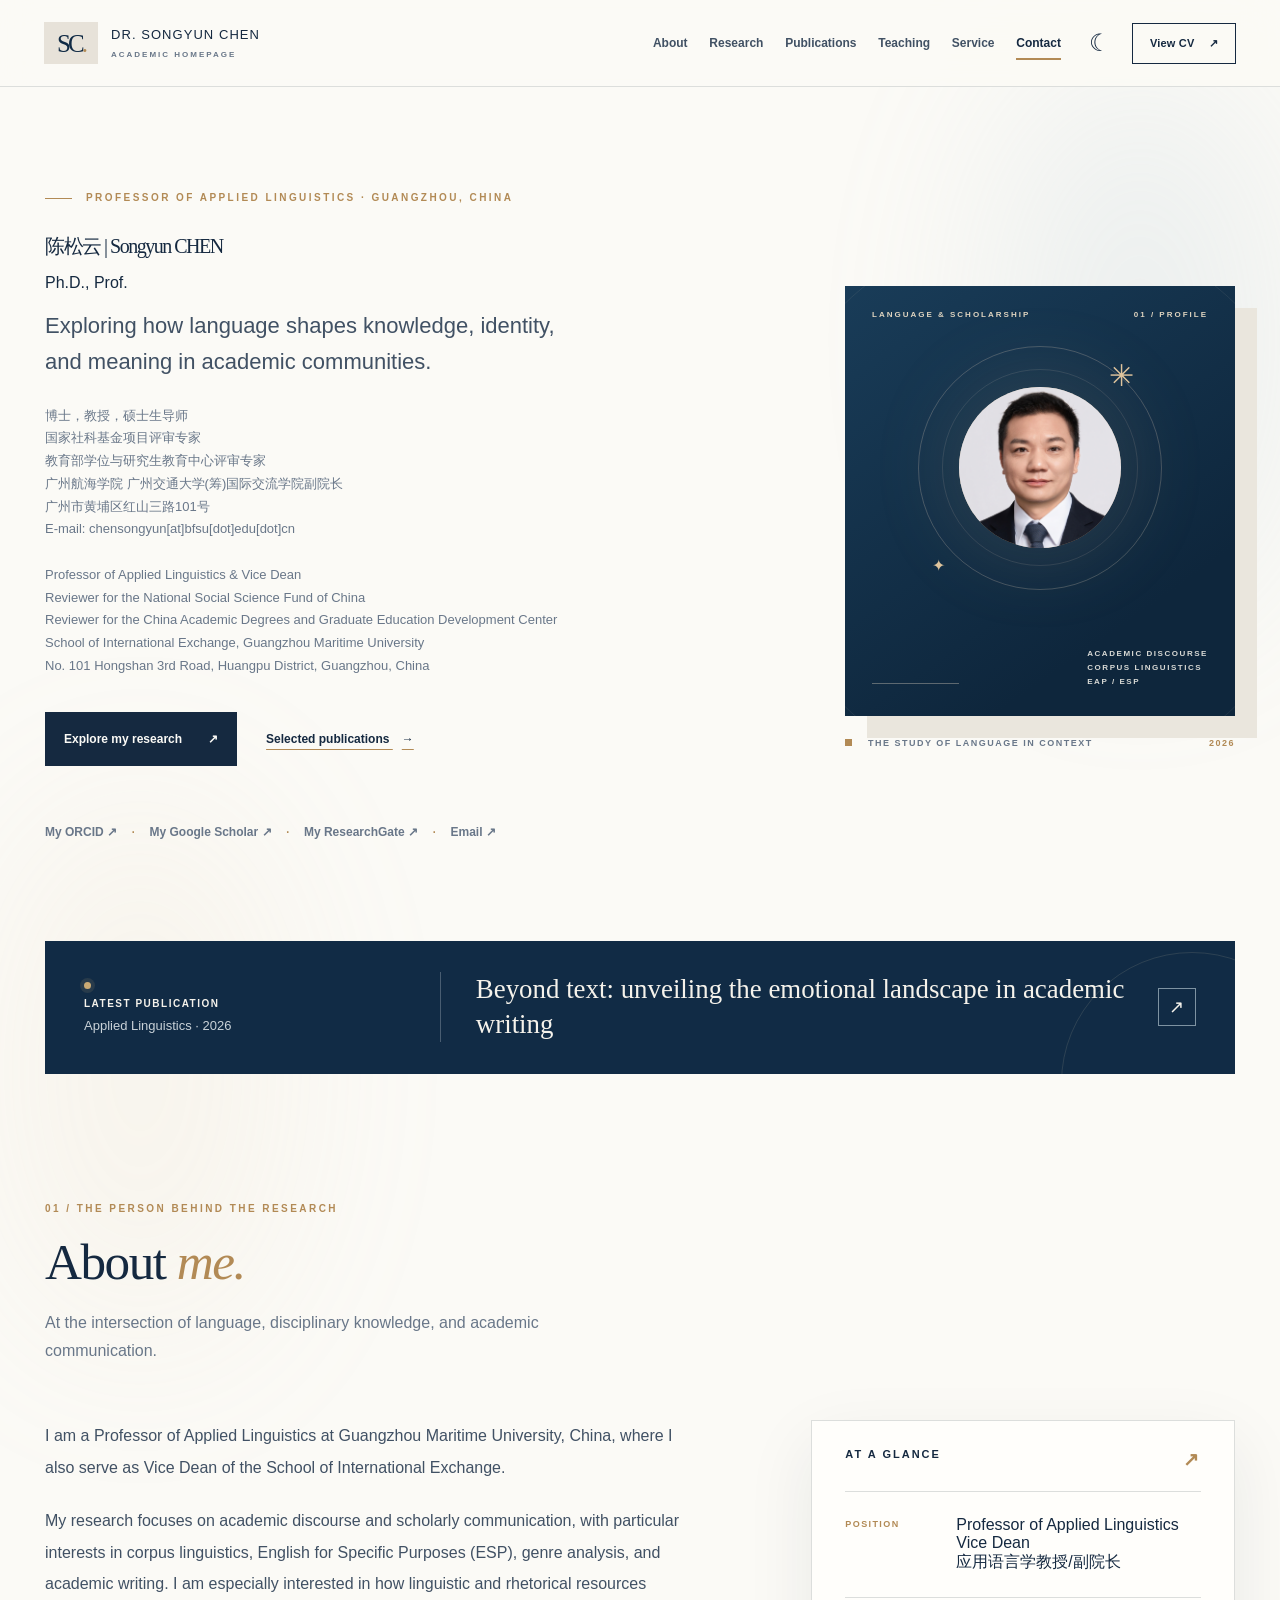
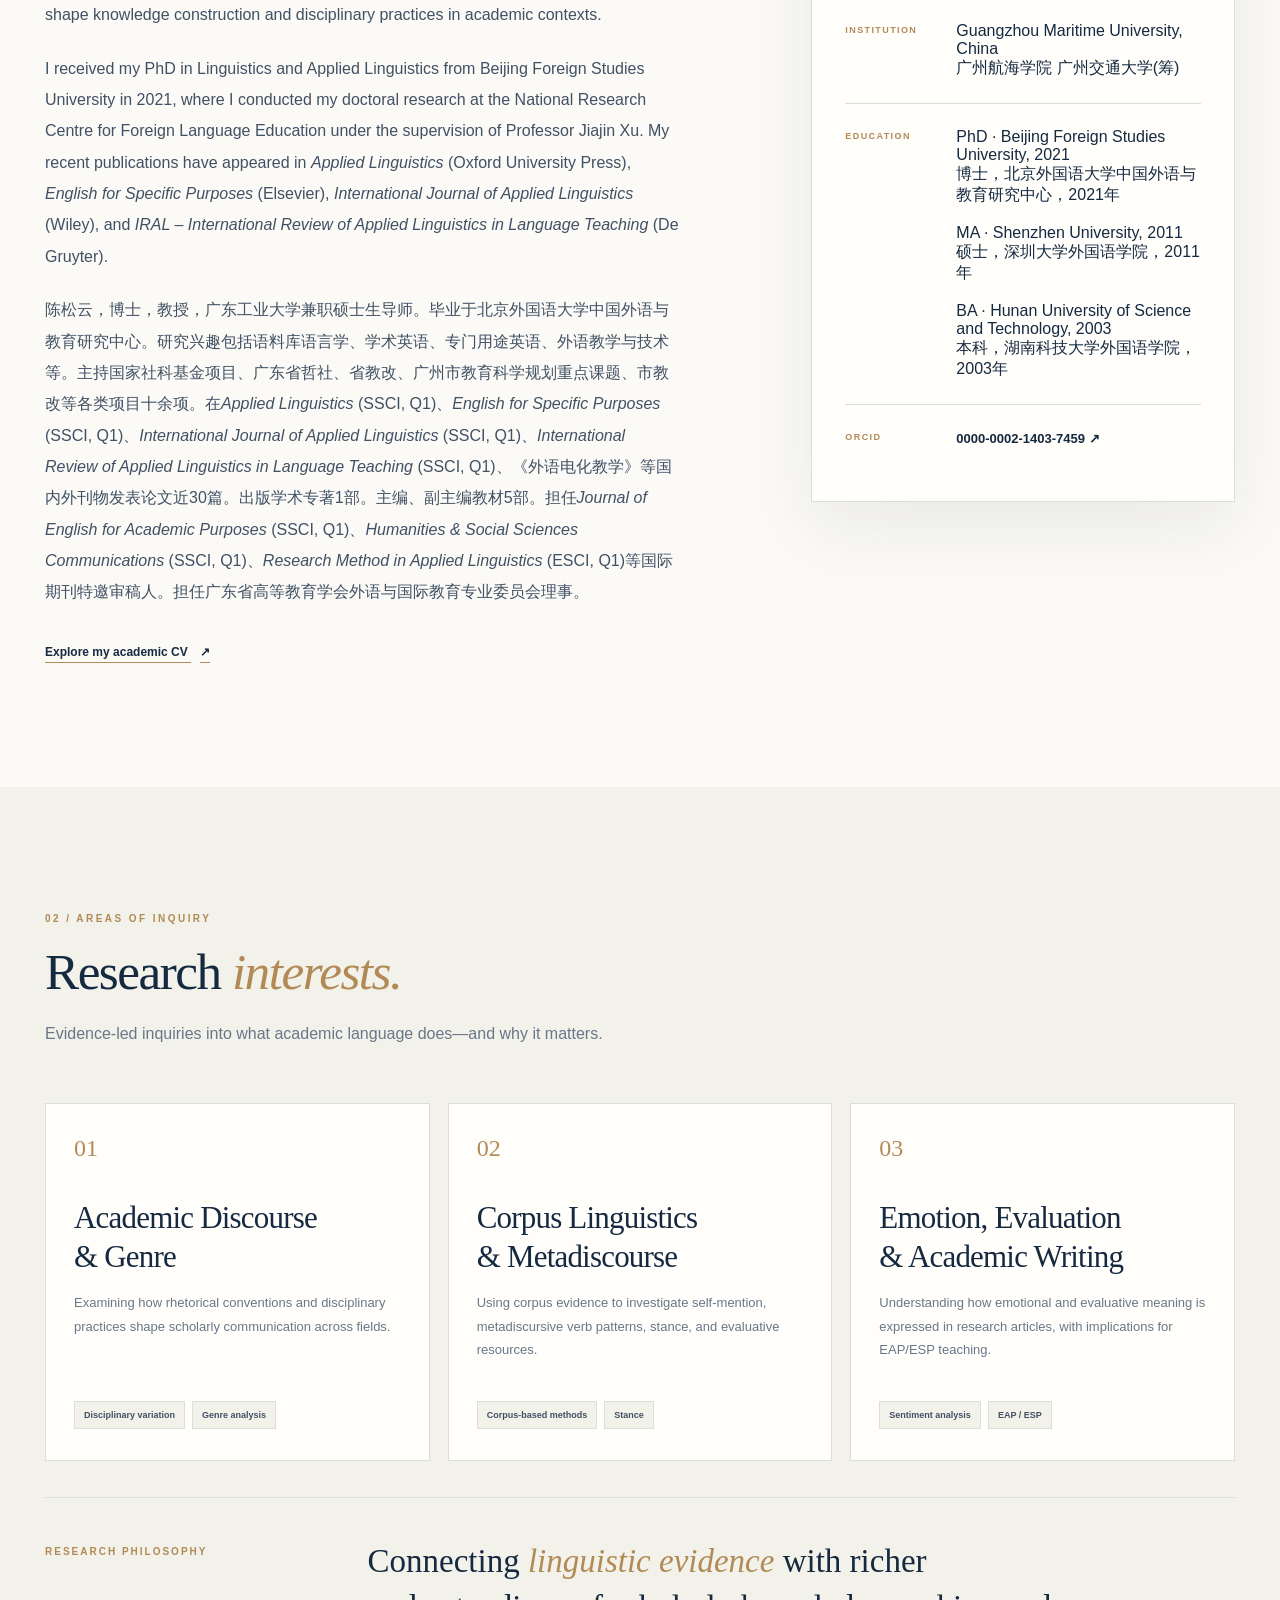
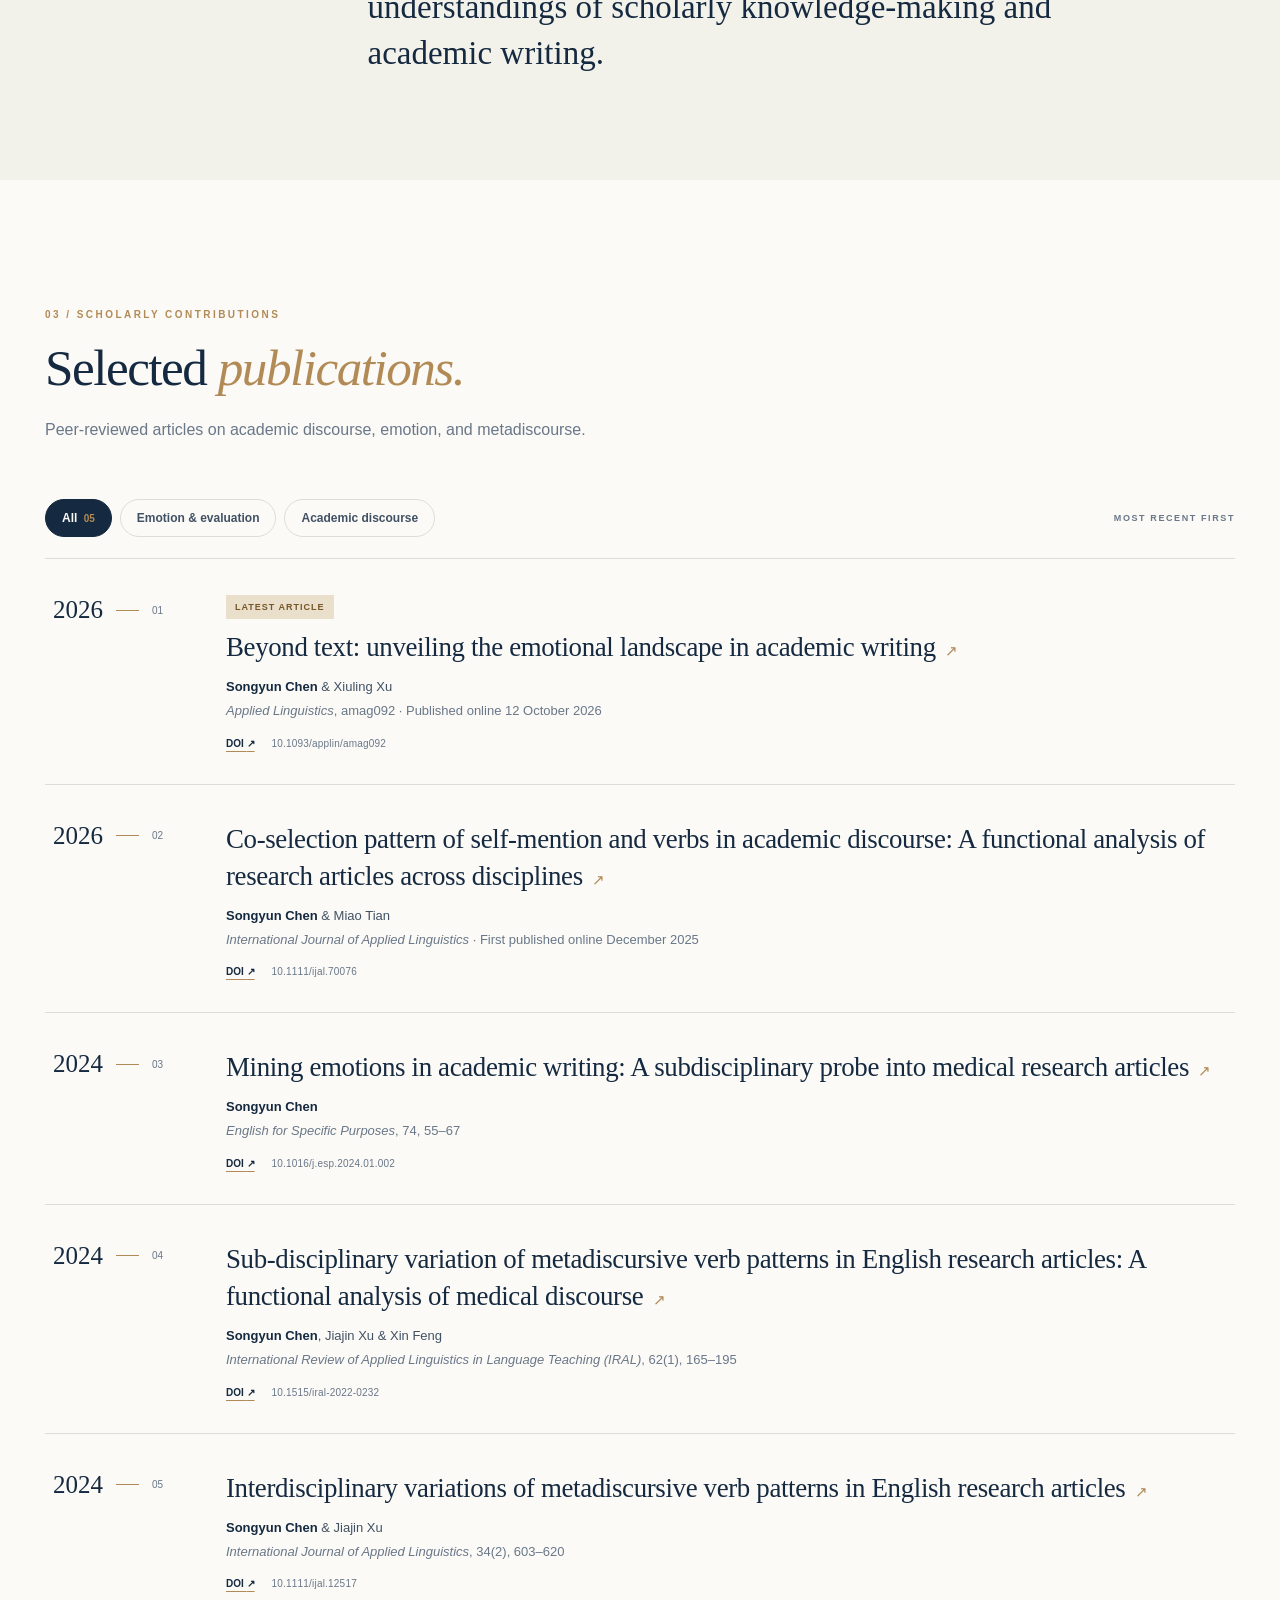
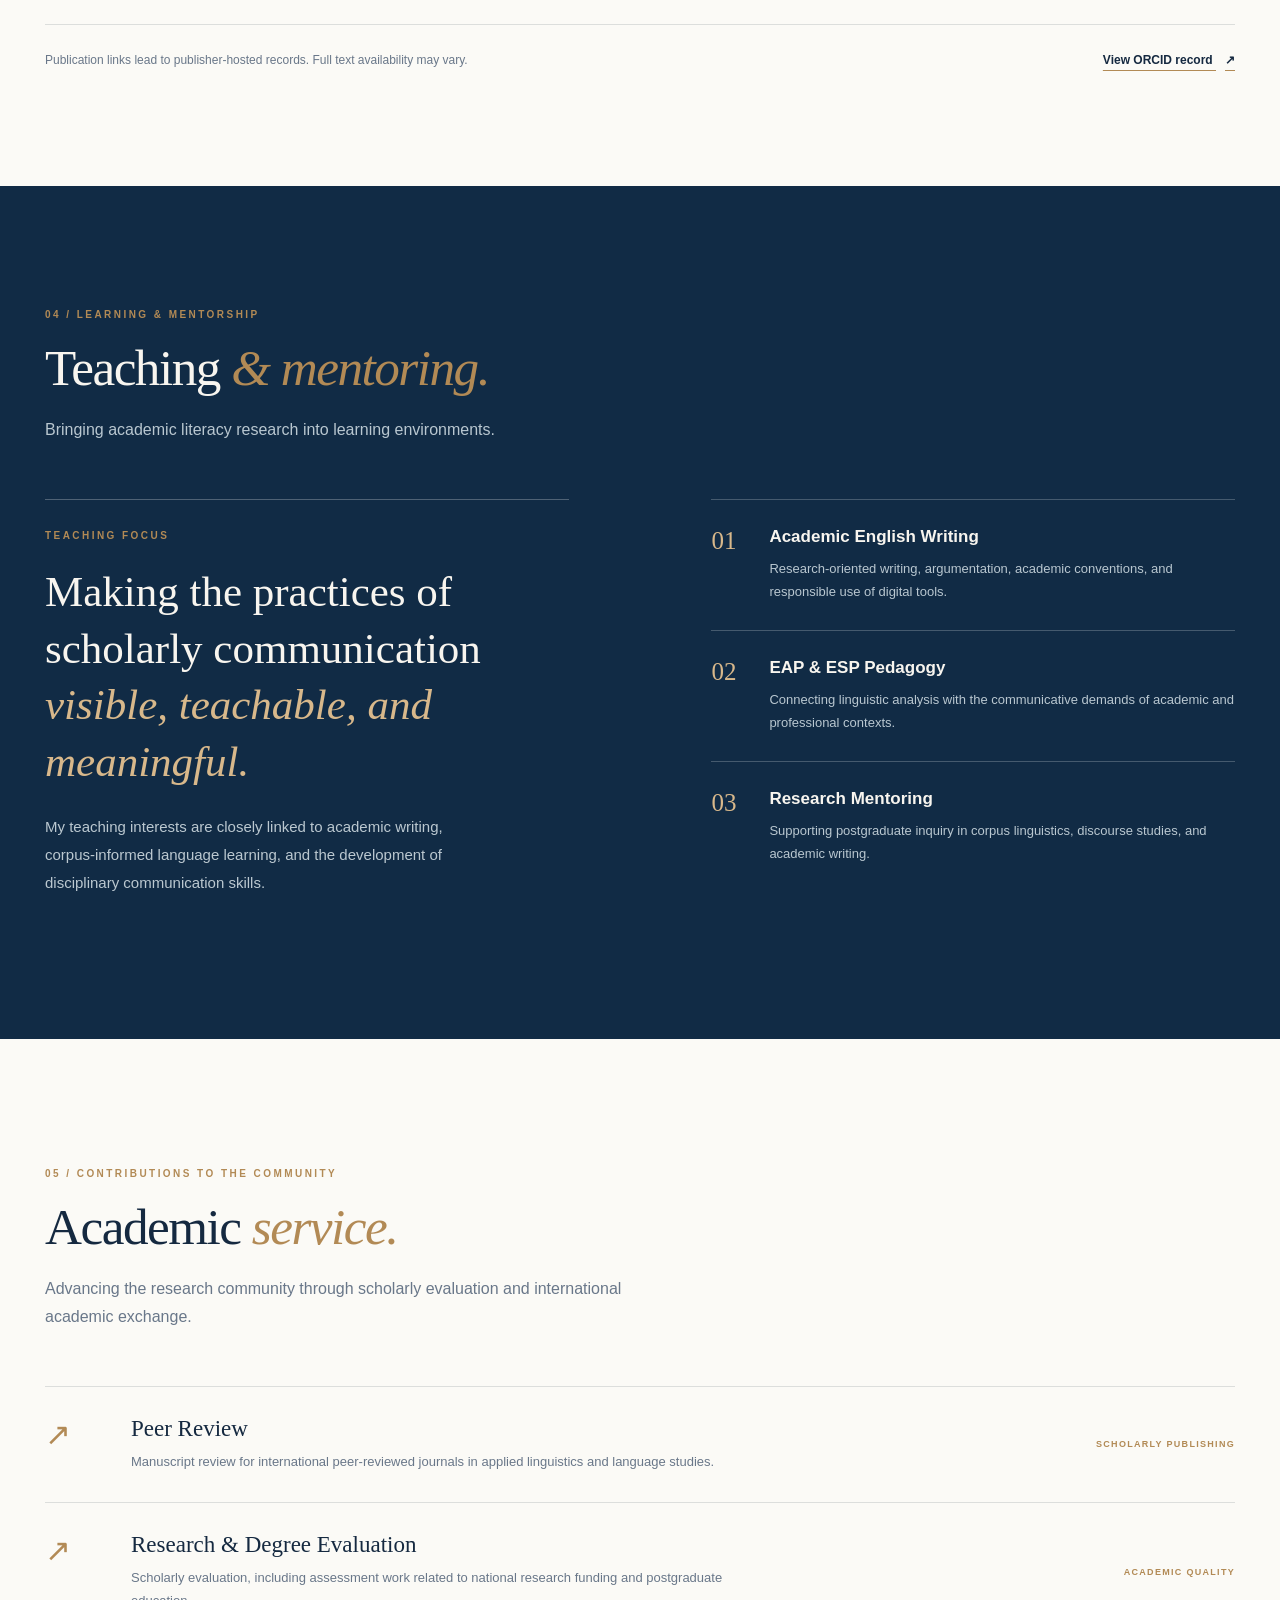
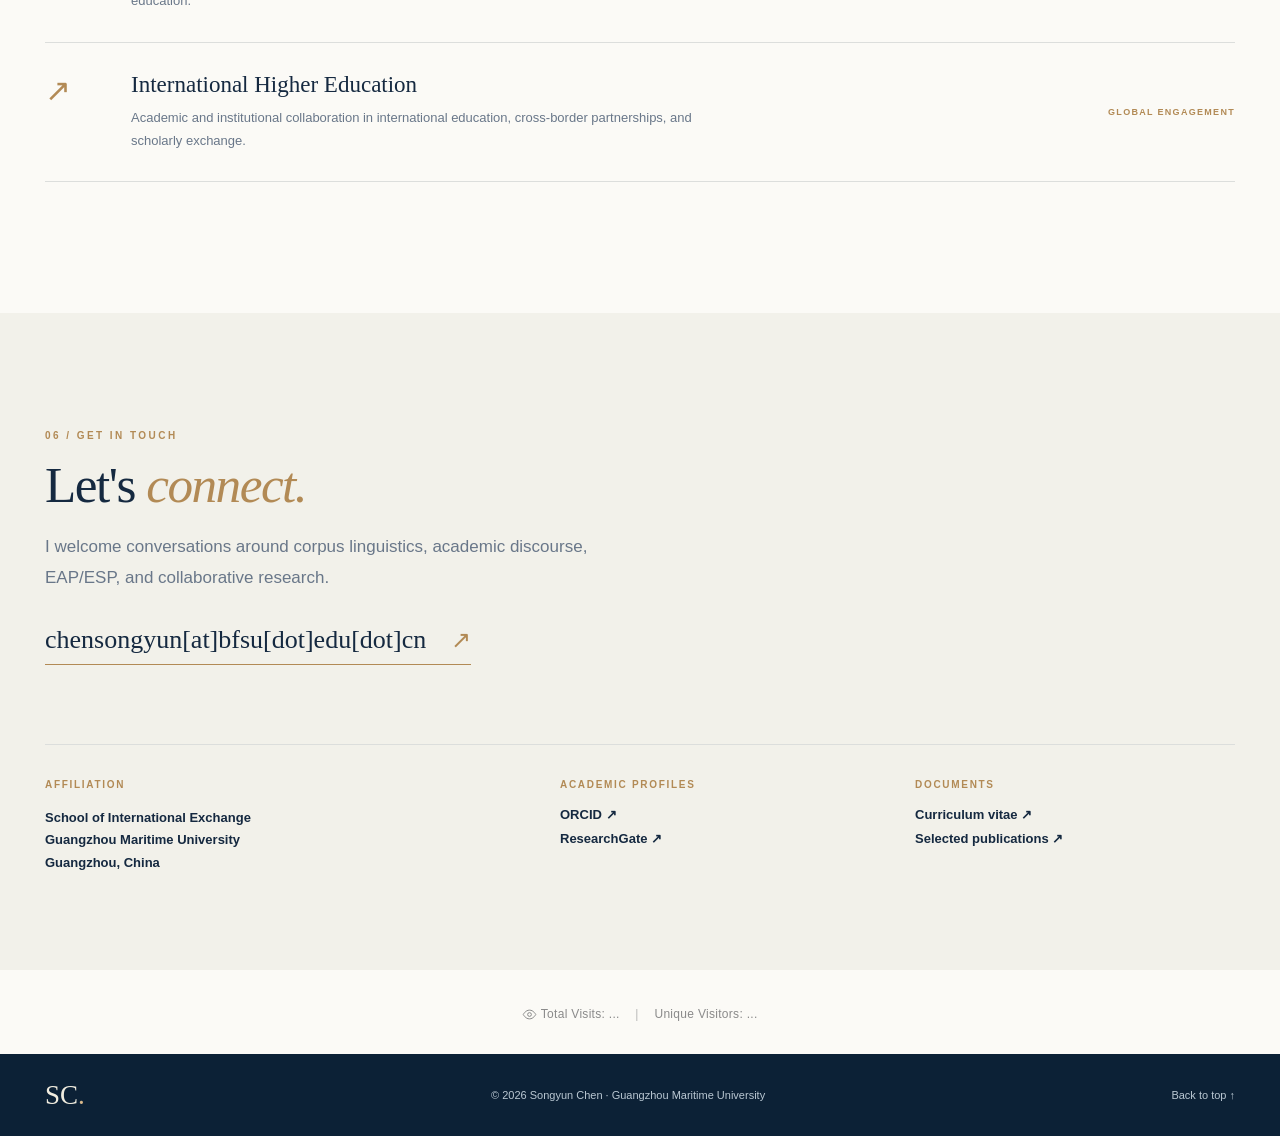
==== index.html @ 01989bd3 "Update index.html" ====
<!DOCTYPE html>
<html lang="en">
<head>
  <meta charset="utf-8">
  <meta name="viewport" content="width=device-width, initial-scale=1">
  <meta name="theme-color" content="#10253e">
  <meta name="description" content="Songyun Chen is Professor of Applied Linguistics and Vice Dean of the School of International Exchange at Guangzhou Maritime University. His research focuses on corpus linguistics, academic discourse, EAP and ESP.">
  <meta property="og:type" content="profile">
  <meta property="og:title" content="Songyun Chen | Professor of Applied Linguistics">
  <meta property="og:description" content="Research in applied linguistics, academic discourse, EAP/ESP, and corpus linguistics.">
  <meta property="og:image" content="assets/images/social-card.svg">
  <title>Songyun Chen | 陈松云 | Professor of Applied Linguistics · Guangzhou Maritime University</title>
  <link rel="icon" href="assets/images/favicon.svg" type="image/svg+xml">
  <link rel="stylesheet" href="assets/css/styles.css">
  <script type="application/ld+json">
  {
    "@context": "https://schema.org",
    "@type": "Person",
    "name": "Songyun Chen",
    "alternateName": "陈松云",
    "honorificPrefix": "Professor",
    "jobTitle": "Professor of Applied Linguistics; Vice Dean",
    "affiliation": {"@type":"CollegeOrUniversity", "name":"Guangzhou Maritime University"},
    "alumniOf": {"@type":"CollegeOrUniversity", "name":"Beijing Foreign Studies University"},
    "email": "chensongyun[at]bfsu[dot]edu[dot]cn",
    "sameAs": ["https://orcid.org/0000-0002-1403-7459", "https://www.researchgate.net/profile/Songyun-Chen"],
    "knowsAbout": ["Corpus Linguistics", "English for Academic Purposes", "English for Specific Purposes", "Academic Discourse", "Genre Analysis"]
  }
  </script>
  <script defer src="assets/js/main.js"></script>
</head>
<body>
  <a class="skip-link" href="#main-content">Skip to main content</a>
  <div class="ambient ambient-one" aria-hidden="true"></div>
  <div class="ambient ambient-two" aria-hidden="true"></div>

  <header class="site-header" id="top">
    <div class="header-container">
      <a class="brand" href="#home" aria-label="Songyun Chen — Home">
        <span class="brand-mark" aria-hidden="true">SC<span class="brand-dot">.</span></span>
        <span class="brand-name">DR. SONGYUN CHEN<small>ACADEMIC HOMEPAGE</small></span>
      </a>
      <nav class="site-nav" id="primary-nav" aria-label="Main navigation">
        <a href="#about" data-nav="about">About</a>
        <a href="#research" data-nav="research">Research</a>
        <a href="#publications" data-nav="publications">Publications</a>
        <a href="#teaching" data-nav="teaching">Teaching</a>
        <a href="#service" data-nav="service">Service</a>
        <a href="#contact" data-nav="contact">Contact</a>
      </nav>
      <div class="header-actions">
        <button class="icon-button theme-button" id="theme-toggle" type="button" aria-label="Switch color theme" title="Switch color theme"><span class="theme-symbol" aria-hidden="true">☾</span></button>
        <a class="nav-cv" href="cv.html">View CV <span aria-hidden="true">↗</span></a>
        <button class="icon-button mobile-toggle" type="button" id="mobile-toggle" aria-controls="primary-nav" aria-expanded="false" aria-label="Open menu"><span></span><span></span><span></span></button>
      </div>
    </div>
  </header>

  <main id="main-content">
    <section class="hero section-shell" id="home" aria-labelledby="hero-name">
      <div class="hero-copy reveal">
        <div class="eyebrow"><span class="eyebrow-line"></span> PROFESSOR OF APPLIED LINGUISTICS · GUANGZHOU, CHINA</div>
        <h1 id="hero-name">陈松云 | Songyun CHEN</h1>
        <p class="hero-title">Ph.D., Prof.</p>
        <p class="hero-intro">Exploring how language shapes knowledge, identity, and meaning in academic communities.</p>
        <p class="hero-affiliation">博士，教授，硕士生导师<br>国家社科基金项目评审专家<br>教育部学位与研究生教育中心评审专家<br>广州航海学院 广州交通大学(筹)国际交流学院副院长<br>广州市黄埔区红山三路101号<br>E-mail: chensongyun[at]bfsu[dot]edu[dot]cn
          <br>
          <br>Professor of Applied Linguistics &amp; Vice Dean<br>Reviewer for the National Social Science Fund of China
          <br>Reviewer for the China Academic Degrees and Graduate Education Development Center<br>School of International Exchange, Guangzhou Maritime University<br>No. 101 Hongshan 3rd Road, Huangpu District, Guangzhou, China</p>
        <div class="hero-ctas">
          <a class="button button-dark" href="#research">Explore my research <span aria-hidden="true">↗</span></a>
          <a class="text-link" href="#publications">Selected publications <span aria-hidden="true">→</span></a>
        </div>
        <div class="hero-socials" aria-label="Academic profiles">
          <a href="https://orcid.org/0000-0002-1403-7459" target="_blank" rel="noopener noreferrer" title="ORCID profile">My ORCID <span aria-hidden="true">↗</span></a>
          <span aria-hidden="true">·</span>
          <a href="https://scholar.google.com/citations?user=sMQxxy8AAAAJ&hl=en&oi=ao" target="_blank" rel="noopener noreferrer" title="ResearchGate profile">My Google Scholar <span aria-hidden="true">↗</span></a>
          <span aria-hidden="true">·</span>
          <a href="https://www.researchgate.net/profile/Songyun-Chen" target="_blank" rel="noopener noreferrer" title="ResearchGate profile">My ResearchGate <span aria-hidden="true">↗</span></a>
          <span aria-hidden="true">·</span>
          <a href="mailto:chensongyun@bfsu.edu.cn">Email <span aria-hidden="true">↗</span></a>
        </div>
      </div>
      <div class="hero-visual reveal delay-one">
        <div class="visual-frame">
          <div class="visual-topline"><span>LANGUAGE &amp; SCHOLARSHIP</span><span>01 / PROFILE</span></div>
          <div class="monogram-orbit" aria-label="Stylized SC monogram for Songyun Chen">
            <div class="orbit outer-orbit"></div>
            <div class="orbit inner-orbit"></div>
             <div class="portrait-space">   <img     src="assets/images/profile.jpg"     alt="Portrait of Songyun Chen"   > </div>
            <div class="floating-star star-one">✳</div><div class="floating-star star-two">✦</div>
          </div>
          <div class="visual-caption"><span class="fine-line"></span><span>ACADEMIC DISCOURSE<br>CORPUS LINGUISTICS<br>EAP / ESP</span></div>
        </div>
        <div class="visual-caption-bottom"><span class="square-dot"></span> THE STUDY OF LANGUAGE IN CONTEXT <span>2026</span></div>
      </div>
    </section>

    <section class="featured-band section-shell" aria-label="Latest research publication">
      <div class="featured-left"><span class="pulsing-point" aria-hidden="true"></span><span>LATEST PUBLICATION</span><strong>Applied Linguistics · 2026</strong></div>
      <a class="featured-link" href="https://doi.org/10.1093/applin/amag092" target="_blank" rel="noopener noreferrer"><span>Beyond text: unveiling the emotional landscape in academic writing</span><span class="featured-arrow" aria-hidden="true">↗</span></a>
    </section>

    <section class="section-shell content-section" id="about" aria-labelledby="about-heading">
      <div class="section-heading reveal"><span class="section-index">01 / THE PERSON BEHIND THE RESEARCH</span><h2 id="about-heading">About <em>me.</em></h2><p>At the intersection of language, disciplinary knowledge, and academic communication.</p></div>
      <div class="about-grid">
        <div class="about-essay reveal">
          <p>I am a Professor of Applied Linguistics at Guangzhou Maritime University, China, where I also serve as Vice Dean of the School of International Exchange.</p>
          <p>My research focuses on academic discourse and scholarly communication, with particular interests in corpus linguistics, English for Specific Purposes (ESP), genre analysis, and academic writing. I am especially interested in how linguistic and rhetorical resources shape knowledge construction and disciplinary practices in academic contexts.</p>
          <p>I received my PhD in Linguistics and Applied Linguistics from Beijing Foreign Studies University in 2021, where I conducted my doctoral research at the National Research Centre for Foreign Language Education under the supervision of Professor Jiajin Xu. My recent publications have appeared in <em>Applied Linguistics</em> (Oxford University Press), <em>English for Specific Purposes</em> (Elsevier), <em>International Journal of Applied Linguistics</em> (Wiley), and <em>IRAL – International Review of Applied Linguistics in Language Teaching</em> (De Gruyter).</p>
          <p>陈松云，博士，教授，广东工业大学兼职硕士生导师。毕业于北京外国语大学中国外语与教育研究中心。研究兴趣包括语料库语言学、学术英语、专门用途英语、外语教学与技术等。主持国家社科基金项目、广东省哲社、省教改、广州市教育科学规划重点课题、市教改等各类项目十余项。在<em>Applied Linguistics</em> (SSCI, Q1)、<em>English for Specific Purposes</em> (SSCI, Q1)、<em>International Journal of Applied Linguistics</em> (SSCI, Q1)、<em>International Review of Applied Linguistics in Language Teaching</em> (SSCI, Q1)、《外语电化教学》等国内外刊物发表论文近30篇。出版学术专著1部。主编、副主编教材5部。担任<em>Journal of English for Academic Purposes</em> (SSCI, Q1)、<em>Humanities & Social Sciences Communications</em> (SSCI, Q1)、<em>Research Method in Applied Linguistics</em> (ESCI, Q1)等国际期刊特邀审稿人。担任广东省高等教育学会外语与国际教育专业委员会理事。</p>
          <a class="text-link strong-link" href="cv.html">Explore my academic CV <span aria-hidden="true">↗</span></a>
        </div>
        <aside class="profile-facts reveal delay-one" aria-label="Academic profile at a glance">
          <div class="fact-title">AT A GLANCE <span>↗</span></div>
          <div class="fact"><span>POSITION</span>Professor of Applied Linguistics<br>Vice Dean<br>应用语言学教授/副院长</div>
          <div class="fact"><span>INSTITUTION</span>Guangzhou Maritime University, China<br>广州航海学院 广州交通大学(筹)</div>
          <div class="fact"><span>EDUCATION</span>
              PhD · Beijing Foreign Studies University, 2021
              <br>博士，北京外国语大学中国外语与教育研究中心，2021年
            <br><br>
              MA · Shenzhen University, 2011
              <br>硕士，深圳大学外国语学院，2011年
            <br><br>
              BA · Hunan University of Science and Technology, 2003
              <br>本科，湖南科技大学外国语学院，2003年
          </div>
          <div class="fact"><span>ORCID</span><strong><a href="https://orcid.org/0000-0002-1403-7459" target="_blank" rel="noopener noreferrer">0000-0002-1403-7459 ↗</a></strong></div>
        </aside>
      </div>
    </section>

    <section class="research-section" id="research" aria-labelledby="research-heading">
      <div class="section-shell">
        <div class="section-heading reveal"><span class="section-index">02 / AREAS OF INQUIRY</span><h2 id="research-heading">Research <em>interests.</em></h2><p>Evidence-led inquiries into what academic language does—and why it matters.</p></div>
        <div class="research-grid">
          <article class="research-card reveal"><div class="research-top"><span class="card-number">01</span><span class="research-symbol" aria-hidden="true"></span></div><h3>Academic Discourse<br>&amp; Genre</h3><p>Examining how rhetorical conventions and disciplinary practices shape scholarly communication across fields.</p><div class="tag-row"><span>Disciplinary variation</span><span>Genre analysis</span></div></article>
          <article class="research-card reveal delay-one"><div class="research-top"><span class="card-number">02</span><span class="research-symbol" aria-hidden="true"></span></div><h3>Corpus Linguistics<br>&amp; Metadiscourse</h3><p>Using corpus evidence to investigate self-mention, metadiscursive verb patterns, stance, and evaluative resources.</p><div class="tag-row"><span>Corpus-based methods</span><span>Stance</span></div></article>
          <article class="research-card reveal delay-two"><div class="research-top"><span class="card-number">03</span><span class="research-symbol" aria-hidden="true"></span></div><h3>Emotion, Evaluation<br>&amp; Academic Writing</h3><p>Understanding how emotional and evaluative meaning is expressed in research articles, with implications for EAP/ESP teaching.</p><div class="tag-row"><span>Sentiment analysis</span><span>EAP / ESP</span></div></article>
        </div>
        <div class="research-statement reveal"><span>RESEARCH PHILOSOPHY</span><p>Connecting <em>linguistic evidence</em> with richer understandings of scholarly knowledge-making and academic writing.</p></div>
      </div>
    </section>

    <section class="section-shell content-section publications-section" id="publications" aria-labelledby="publications-heading">
      <div class="section-heading reveal"><span class="section-index">03 / SCHOLARLY CONTRIBUTIONS</span><h2 id="publications-heading">Selected <em>publications.</em></h2><p>Peer-reviewed articles on academic discourse, emotion, and metadiscourse.</p></div>
      <div class="pub-toolbar reveal"><div class="pub-filter" role="group" aria-label="Filter publications"><button type="button" class="filter-chip active" data-filter="all" aria-pressed="true">All <span>05</span></button><button type="button" class="filter-chip" data-filter="emotion" aria-pressed="false">Emotion &amp; evaluation</button><button type="button" class="filter-chip" data-filter="discourse" aria-pressed="false">Academic discourse</button></div><span class="pub-note">MOST RECENT FIRST</span></div>
      <div class="publication-list">
        <article class="publication reveal" data-category="emotion"><div class="pub-year">2026<span class="pub-divider"></span><span class="pub-number">01</span></div><div class="pub-content"><span class="pub-status">LATEST ARTICLE</span><h3><a href="https://doi.org/10.1093/applin/amag092" target="_blank" rel="noopener noreferrer">Beyond text: unveiling the emotional landscape in academic writing <span aria-hidden="true">↗</span></a></h3><p class="pub-authors"><strong>Songyun Chen</strong> &amp; Xiuling Xu</p><p class="pub-venue"><em>Applied Linguistics</em>, amag092 · Published online 12 October 2026</p><div class="pub-links"><a href="https://doi.org/10.1093/applin/amag092" target="_blank" rel="noopener noreferrer">DOI <span aria-hidden="true">↗</span></a><span>10.1093/applin/amag092</span></div></div></article>
        <article class="publication reveal" data-category="discourse"><div class="pub-year">2026<span class="pub-divider"></span><span class="pub-number">02</span></div><div class="pub-content"><h3><a href="https://doi.org/10.1111/ijal.70076" target="_blank" rel="noopener noreferrer">Co-selection pattern of self-mention and verbs in academic discourse: A functional analysis of research articles across disciplines <span aria-hidden="true">↗</span></a></h3><p class="pub-authors"><strong>Songyun Chen</strong> &amp; Miao Tian</p><p class="pub-venue"><em>International Journal of Applied Linguistics</em> · First published online December 2025</p><div class="pub-links"><a href="https://doi.org/10.1111/ijal.70076" target="_blank" rel="noopener noreferrer">DOI <span aria-hidden="true">↗</span></a><span>10.1111/ijal.70076</span></div></div></article>
        <article class="publication reveal" data-category="emotion"><div class="pub-year">2024<span class="pub-divider"></span><span class="pub-number">03</span></div><div class="pub-content"><h3><a href="https://doi.org/10.1016/j.esp.2024.01.002" target="_blank" rel="noopener noreferrer">Mining emotions in academic writing: A subdisciplinary probe into medical research articles <span aria-hidden="true">↗</span></a></h3><p class="pub-authors"><strong>Songyun Chen</strong></p><p class="pub-venue"><em>English for Specific Purposes</em>, 74, 55–67</p><div class="pub-links"><a href="https://doi.org/10.1016/j.esp.2024.01.002" target="_blank" rel="noopener noreferrer">DOI <span aria-hidden="true">↗</span></a><span>10.1016/j.esp.2024.01.002</span></div></div></article>
        <article class="publication reveal" data-category="discourse"><div class="pub-year">2024<span class="pub-divider"></span><span class="pub-number">04</span></div><div class="pub-content"><h3><a href="https://doi.org/10.1515/iral-2022-0232" target="_blank" rel="noopener noreferrer">Sub-disciplinary variation of metadiscursive verb patterns in English research articles: A functional analysis of medical discourse <span aria-hidden="true">↗</span></a></h3><p class="pub-authors"><strong>Songyun Chen</strong>, Jiajin Xu &amp; Xin Feng</p><p class="pub-venue"><em>International Review of Applied Linguistics in Language Teaching (IRAL)</em>, 62(1), 165–195</p><div class="pub-links"><a href="https://doi.org/10.1515/iral-2022-0232" target="_blank" rel="noopener noreferrer">DOI <span aria-hidden="true">↗</span></a><span>10.1515/iral-2022-0232</span></div></div></article>
        <article class="publication reveal" data-category="discourse"><div class="pub-year">2024<span class="pub-divider"></span><span class="pub-number">05</span></div><div class="pub-content"><h3><a href="https://doi.org/10.1111/ijal.12517" target="_blank" rel="noopener noreferrer">Interdisciplinary variations of metadiscursive verb patterns in English research articles <span aria-hidden="true">↗</span></a></h3><p class="pub-authors"><strong>Songyun Chen</strong> &amp; Jiajin Xu</p><p class="pub-venue"><em>International Journal of Applied Linguistics</em>, 34(2), 603–620</p><div class="pub-links"><a href="https://doi.org/10.1111/ijal.12517" target="_blank" rel="noopener noreferrer">DOI <span aria-hidden="true">↗</span></a><span>10.1111/ijal.12517</span></div></div></article>
      </div>
      <div class="publications-footer reveal"><span>Publication links lead to publisher-hosted records. Full text availability may vary.</span><a class="text-link" href="https://orcid.org/0000-0002-1403-7459" target="_blank" rel="noopener noreferrer">View ORCID record <span aria-hidden="true">↗</span></a></div>
    </section>

    <section class="teaching-section" id="teaching" aria-labelledby="teaching-heading"><div class="section-shell teaching-inner"><div class="section-heading reveal"><span class="section-index">04 / LEARNING &amp; MENTORSHIP</span><h2 id="teaching-heading">Teaching <em>&amp; mentoring.</em></h2><p>Bringing academic literacy research into learning environments.</p></div><div class="teaching-grid"><div class="teaching-lead reveal"><span class="kicker">TEACHING FOCUS</span><h3>Making the practices of scholarly communication <em>visible, teachable, and meaningful.</em></h3><p>My teaching interests are closely linked to academic writing, corpus-informed language learning, and the development of disciplinary communication skills.</p></div><div class="teaching-items reveal delay-one"><div class="teaching-item"><span>01</span><div><h4>Academic English Writing</h4><p>Research-oriented writing, argumentation, academic conventions, and responsible use of digital tools.</p></div></div><div class="teaching-item"><span>02</span><div><h4>EAP &amp; ESP Pedagogy</h4><p>Connecting linguistic analysis with the communicative demands of academic and professional contexts.</p></div></div><div class="teaching-item"><span>03</span><div><h4>Research Mentoring</h4><p>Supporting postgraduate inquiry in corpus linguistics, discourse studies, and academic writing.</p></div></div></div></div></div></section>

    <section class="section-shell content-section service-section" id="service" aria-labelledby="service-heading"><div class="section-heading reveal"><span class="section-index">05 / CONTRIBUTIONS TO THE COMMUNITY</span><h2 id="service-heading">Academic <em>service.</em></h2><p>Advancing the research community through scholarly evaluation and international academic exchange.</p></div><div class="service-list reveal"><div class="service-row"><span class="service-icon">↗</span><div><h3>Peer Review</h3><p>Manuscript review for international peer-reviewed journals in applied linguistics and language studies.</p></div><span class="service-label">SCHOLARLY PUBLISHING</span></div><div class="service-row"><span class="service-icon">↗</span><div><h3>Research &amp; Degree Evaluation</h3><p>Scholarly evaluation, including assessment work related to national research funding and postgraduate education.</p></div><span class="service-label">ACADEMIC QUALITY</span></div><div class="service-row"><span class="service-icon">↗</span><div><h3>International Higher Education</h3><p>Academic and institutional collaboration in international education, cross-border partnerships, and scholarly exchange.</p></div><span class="service-label">GLOBAL ENGAGEMENT</span></div></div></section>

        <section class="contact-section" id="contact" aria-labelledby="contact-heading"><div class="section-shell contact-inner reveal"><span class="section-index">06 / GET IN TOUCH</span><h2 id="contact-heading">Let's <em>connect.</em></h2><p>I welcome conversations around corpus linguistics, academic discourse, EAP/ESP, and collaborative research.</p><a class="contact-email" href="mailto:chensongyun@bfsu.edu.cn">chensongyun[at]bfsu[dot]edu[dot]cn <span aria-hidden="true">↗</span></a><div class="contact-divider"></div><div class="contact-bottom"><div><span class="contact-label">AFFILIATION</span><strong>School of International Exchange<br>Guangzhou Maritime University<br>Guangzhou, China</strong></div><div><span class="contact-label">ACADEMIC PROFILES</span><a href="https://orcid.org/0000-0002-1403-7459" target="_blank" rel="noopener noreferrer">ORCID ↗</a><a href="https://www.researchgate.net/profile/Songyun-Chen" target="_blank" rel="noopener noreferrer">ResearchGate ↗</a></div><div><span class="contact-label">DOCUMENTS</span><a href="cv.html">Curriculum vitae ↗</a><a href="#publications">Selected publications ↗</a></div></div></div></section>
  <!-- Website Visitor Statistics -->
<div class="visitor-stats">
  <span>
    <svg width="15" height="15"
         viewBox="0 0 24 24"
         fill="none" stroke="currentColor"
         stroke-width="1.6"
         style="vertical-align:middle;">
      <path d="M2 12s3.5-7 10-7 10 7 10 7-3.5 7-10 7S2 12 2 12Z"/>
      <circle cx="12" cy="12" r="3"/>
    </svg>
    Total Visits:
    <span id="busuanzi_site_pv">...</span>
  </span>
<span class="visitor-divider">|</span>

  <span>
    Unique Visitors:
    <span id="busuanzi_site_uv">...</span>
  </span>
  
</div>

<script
  src="https://cdn.busuanzi.cc/busuanzi/3.6.9/busuanzi.min.js"
  defer>
</script>
  </main>
  <footer class="site-footer"><div class="section-shell footer-inner"><a class="footer-brand" href="#top">SC<span>.</span></a><p>© <span id="year">2026</span> Songyun Chen · Guangzhou Maritime University</p><a href="#top" class="back-to-top">Back to top ↑</a></div></footer>
</body>
</html>
---- assets/css/styles.css ----
/* Songyun Chen — academic profile | no external fonts or build dependencies */
:root {
  color-scheme: light;
  --paper: #fbfaf6;
  --paper-alt: #f2f1ea;
  --ink: #152940;
  --ink-soft: #415164;
  --muted: #697789;
  --hairline: #dcdedc;
  --gold: #b28a55;
  --gold-light: #d8b88b;
  --navy: #112b45;
  --navy-deep: #0c2136;
  --card: #fffefb;
  --card-dark: #eaece9;
  --serif: Georgia, "Times New Roman", serif;
  --sans: Inter, ui-sans-serif, -apple-system, BlinkMacSystemFont, "Segoe UI", Arial, sans-serif;
  --shadow: 0 24px 65px rgba(20, 38, 56, .08);
  --content-width: 1190px;
}
html[data-theme="dark"] {
  color-scheme: dark;
  --paper: #0d1d2c;
  --paper-alt: #122738;
  --ink: #f4f0e8;
  --ink-soft: #c0c8cf;
  --muted: #a2afbb;
  --hairline: #354755;
  --gold: #d4b286;
  --gold-light: #e0c39b;
  --navy: #172f43;
  --navy-deep: #0a1724;
  --card: #142a3a;
  --card-dark: #193549;
  --shadow: 0 24px 65px rgba(0, 0, 0, .22);
}
* { box-sizing: border-box; }
html { scroll-behavior: smooth; scroll-padding-top: 92px; }
body { margin: 0; background: var(--paper); color: var(--ink); font-family: var(--sans); -webkit-font-smoothing: antialiased; overflow-x: hidden; }
button, a { -webkit-tap-highlight-color: transparent; }
a { color: inherit; text-decoration: none; }
a:focus-visible, button:focus-visible { outline: 3px solid var(--gold); outline-offset: 5px; }
button { font: inherit; }
::selection { background: #ddc8a3; color: #152940; }
.section-shell { width: min(calc(100% - 88px), var(--content-width)); margin-left: auto; margin-right: auto; }
.skip-link { position: absolute; z-index: 100; top: -70px; left: 12px; background: var(--ink); color: var(--paper); padding: 12px 16px; }
.skip-link:focus { top: 12px; }
.ambient { position: absolute; width: 560px; height: 560px; border-radius: 50%; filter: blur(95px); opacity: .18; pointer-events: none; z-index: -1; }
.ambient-one { top: 60px; right: -300px; background: #a6bece; }
.ambient-two { top: 790px; left: -360px; background: #dec59f; opacity: .11; }

/* Header */
.site-header { position: sticky; top: 0; z-index: 30; background: color-mix(in srgb, var(--paper) 91%, transparent); backdrop-filter: blur(16px); -webkit-backdrop-filter: blur(16px); border-bottom: 1px solid var(--hairline); }
.header-container { width: min(calc(100% - 88px), 1360px); margin: 0 auto; display: flex; align-items: center; justify-content: space-between; min-height: 86px; gap: 22px; }
.brand { display: flex; align-items: center; gap: 13px; flex-shrink: 0; }
.brand-mark { font-family: var(--serif); color: var(--navy); background: #e7e2d9; font-size: 25px; padding: 9px 11px 8px; letter-spacing: -3px; line-height: 1; min-width: 54px; text-align: center; }
.brand-dot { color: var(--gold); }
.brand-name { color: var(--ink); font-size: 13px; letter-spacing: 1.05px; font-weight: 500; display: block; line-height: 1.2; }
.brand-name strong { font-weight: 750; }
.brand-name small { display: block; margin-top: 7px; color: var(--muted); font-size: 8px; font-weight: 700; letter-spacing: 2px; }
.site-nav { display: flex; align-items: center; gap: clamp(12px, 1.7vw, 28px); margin-left: auto; }
.site-nav a { font-size: 12px; font-weight: 650; color: var(--ink-soft); position: relative; padding: 31px 0; transition: color .2s ease; }
.site-nav a::after { content: ""; position: absolute; bottom: 21px; left: 0; right: 100%; height: 2px; background: var(--gold); transition: right .25s ease; }
.site-nav a:hover, .site-nav a.active { color: var(--ink); }
.site-nav a:hover::after, .site-nav a.active::after { right: 0; }
.header-actions { display: flex; align-items: center; gap: 14px; }
.icon-button { border: 0; background: transparent; color: var(--ink); cursor: pointer; display: inline-flex; align-items: center; justify-content: center; height: 38px; width: 35px; }
.theme-symbol { font-size: 24px; line-height: 1; }
.nav-cv { border: 1px solid var(--ink); color: var(--ink); padding: 13px 17px; font-size: 11px; font-weight: 750; letter-spacing: .2px; white-space: nowrap; transition: color .25s, background .25s; }
.nav-cv span { margin-left: 11px; }
.nav-cv:hover { background: var(--ink); color: var(--paper); }
.mobile-toggle { display: none; flex-direction: column; gap: 5px; }
.mobile-toggle span { width: 22px; height: 2px; background: var(--ink); transition: transform .2s; }

/* Typography and universal section patterns */
.eyebrow, .section-index, .kicker { font-weight: 800; color: var(--gold); font-size: 10px; line-height: 1.6; letter-spacing: 2.45px; }
.section-heading { margin-bottom: 55px; }
.section-heading h2 { font-family: var(--serif); font-size: clamp(43px, 5.3vw, 71px); letter-spacing: -2.5px; font-weight: 500; line-height: 1.08; margin: 16px 0 18px; }
.section-heading h2 em { font-weight: 400; color: var(--gold); }
.section-heading > p { margin: 0; max-width: 590px; color: var(--muted); font-size: 16px; line-height: 1.75; }
.content-section { padding-top: 124px; padding-bottom: 127px; }
.text-link { font-weight: 720; color: var(--ink); font-size: 12px; text-decoration: underline; text-decoration-color: var(--gold); text-underline-offset: 6px; text-decoration-thickness: 1px; transition: color .2s; }
.text-link span { margin-left: 9px; text-decoration: none; }
.text-link:hover { color: var(--gold); }

/* Hero */
.hero { display: grid; grid-template-columns: 1.07fr .93fr; gap: 6.5%; padding-top: 100px; padding-bottom: 94px; align-items: center; }
.hero-copy { padding: 3px 0 6px; }
.eyebrow { display: flex; align-items: center; gap: 14px; }
.eyebrow-line { width: 27px; height: 1px; background: var(--gold); display: inline-block; }
.hero h1 { font-family: var(--serif); font-weight: 400; letter-spacing: -5px; line-height: .94; font-size: clamp(18px, 3.5vw, 20px); margin: 29px 0 0; }
.hero h1 em { font-style: italic; font-weight: 400; }
.gold-stop { color: var(--gold); }
.hero-chinese { font-size: 19px; font-family: "Noto Serif CJK SC", "Songti SC", SimSun, serif; letter-spacing: 5px; color: var(--gold); margin: 22px 0 28px; }
.hero-intro { max-width: 520px; color: var(--ink-soft); font-size: clamp(18px, 1.9vw, 22px); line-height: 1.65; margin: 0 0 24px; }
.hero-intro strong { font-weight: 700; color: var(--ink); }
.hero-affiliation { font-size: 13px; line-height: 1.75; color: var(--muted); margin: 0; }
.hero-affiliation span { color: var(--ink); font-weight: 750; }
.hero-ctas { display: flex; align-items: center; gap: 29px; flex-wrap: wrap; margin-top: 34px; }
.button { display: inline-flex; justify-content: space-between; gap: 26px; align-items: center; min-height: 54px; padding: 15px 19px; font-size: 12px; font-weight: 700; transition: background .2s, transform .2s; }
.button-dark { background: var(--ink); color: var(--paper); }
.button-dark:hover { background: var(--gold); color: #172b3d; transform: translateY(-2px); }
.hero-socials { display: flex; flex-wrap: wrap; gap: 14px; margin-top: 57px; align-items: center; }
.hero-socials a { color: var(--muted); font-size: 12px; font-weight: 600; }
.hero-socials a:hover { color: var(--gold); }
.hero-socials > span { color: var(--gold); }
.hero-visual { min-width: 0; }
.visual-frame { height: min(45vw, 555px); min-height: 430px; background: linear-gradient(145deg, #193c58, #0e263c 76%); position: relative; isolation: isolate; overflow: hidden; padding: 24px 27px; box-shadow: 22px 22px 0 #eae6dd; }
html[data-theme="dark"] .visual-frame { box-shadow: 22px 22px 0 #21384a; }
.visual-frame::before, .visual-frame::after { content: ""; position: absolute; width: 560px; height: 560px; border: 1px solid rgba(213, 202, 175, .09); border-radius: 50%; left: 50%; top: 51%; transform: translate(-50%, -50%); }
.visual-frame::after { width: 740px; height: 740px; }
.visual-topline { position: relative; z-index: 2; display: flex; align-items: center; justify-content: space-between; color: #dfd4c0; font-size: 8px; font-weight: 700; letter-spacing: 2px; }
.monogram-orbit { width: 100%; height: 78%; position: relative; display: flex; align-items: center; justify-content: center; }
.orbit { position: absolute; border-radius: 50%; border: 1px solid rgba(235, 213, 184, .23); }
.outer-orbit { height: 82%; aspect-ratio: 1; }
.inner-orbit { height: 66%; aspect-ratio: 1; border-color: rgba(235, 213, 184, .12); }
.portrait-space { width: 48%; aspect-ratio: 1; border-radius: 50%; background: radial-gradient(circle at 30% 25%, #d7c6a5, #a68f72 65%, #8e705a); display: flex; justify-content: center; align-items: center; box-shadow: 0 0 90px rgba(190, 162, 118, .2); }
.portrait-space span { font-family: var(--serif); color: rgba(21, 48, 72, .85); font-size: clamp(85px, 10vw, 150px); letter-spacing: -12px; transform: translateX(-5px); }
.floating-star { position: absolute; color: #dfc49d; }
.star-one { font-size: 30px; top: 13%; right: 22%; }
.star-two { font-size: 16px; bottom: 14%; left: 18%; }
.visual-caption { position: absolute; bottom: 26px; right: 27px; left: 27px; display: flex; justify-content: space-between; align-items: end; color: #d8d9d5; font-size: 8px; line-height: 1.8; font-weight: 700; letter-spacing: 1.55px; }
.fine-line { width: 26%; height: 1px; background: rgba(229, 217, 198, .36); margin-bottom: 6px; }
.visual-caption-bottom { padding: 22px 0 0; display: flex; align-items: center; justify-content: space-between; gap: 9px; font-size: 9px; font-weight: 700; letter-spacing: 1.5px; color: var(--muted); }
.square-dot { display: block; height: 7px; width: 7px; background: var(--gold); margin-right: 7px; }
.visual-caption-bottom span:last-child { margin-left: auto; color: var(--gold); }

/* Latest publication highlight */
.featured-band { background: var(--navy); color: #f5f2eb; display: grid; grid-template-columns: 32% 68%; min-height: 133px; align-items: center; padding: 28px 39px; position: relative; overflow: hidden; }
.featured-band::before { content: ""; position: absolute; height: 260px; width: 260px; border-radius: 50%; border: 1px solid rgba(231, 214, 179, .13); right: -88px; bottom: -140px; }
.featured-left { display: flex; flex-direction: column; gap: 9px; padding-right: 24px; font-size: 10px; font-weight: 700; letter-spacing: 1.5px; }
.featured-left strong { color: #c9d2d8; font-size: 13px; letter-spacing: 0; font-weight: 450; }
.pulsing-point { width: 7px; height: 7px; background: #caaa74; border-radius: 50%; box-shadow: 0 0 0 4px rgba(202,170,116,.12); }
.featured-link { display: flex; align-items: center; justify-content: space-between; gap: 15px; border-left: 1px solid rgba(255,255,255,.24); padding-left: 35px; font-family: var(--serif); font-size: clamp(18px, 2.1vw, 28px); line-height: 1.3; }
.featured-arrow { border: 1px solid #7e93a2; width: 38px; height: 38px; flex: 0 0 38px; display: flex; align-items: center; justify-content: center; font: 18px var(--sans); transition: transform .2s, background .2s; }
.featured-link:hover .featured-arrow { transform: translate(3px, -3px); background: rgba(255,255,255,.1); }

/* About */
.about-grid { display: grid; grid-template-columns: minmax(0, 1.2fr) minmax(320px, .8fr); gap: 11%; }
.about-essay p { color: var(--ink-soft); font-size: 16px; line-height: 1.96; margin: 0 0 22px; }
.about-essay p.drop-lead { color: var(--ink); font-size: 19px; line-height: 1.75; }
.about-essay strong { font-weight: 750; color: var(--ink); }
.strong-link { display: inline-block; margin-top: 15px; }
.profile-facts { border: 1px solid var(--hairline); padding: 27px 33px; background: var(--card); align-self: start; box-shadow: var(--shadow); }
.fact-title { display: flex; justify-content: space-between; font-size: 11px; font-weight: 800; letter-spacing: 2px; padding-bottom: 20px; border-bottom: 1px solid var(--hairline); }
.fact-title span { color: var(--gold); font-size: 19px; }
.fact { display: grid; grid-template-columns: 95px 1fr; gap: 16px; padding: 24px 0; border-bottom: 1px solid var(--hairline); }
.fact:last-child { border: 0; }
.fact > span { font-size: 9px; color: var(--gold); font-weight: 800; letter-spacing: 1.4px; padding-top: 3px; }
.fact strong { font-size: 13px; line-height: 1.6; font-weight: 650; color: var(--ink); overflow-wrap: anywhere; }
.fact strong a:hover { color: var(--gold); }

/* Research */
.research-section { background: var(--paper-alt); padding: 121px 0 104px; }
.research-grid { display: grid; grid-template-columns: repeat(3, minmax(0, 1fr)); gap: 18px; }
.research-card { min-height: 358px; display: flex; flex-direction: column; border: 1px solid var(--hairline); background: var(--card); padding: 31px 28px; transition: transform .2s ease, box-shadow .2s ease; }
.research-card:hover { transform: translateY(-5px); box-shadow: var(--shadow); }
.research-top { display: flex; justify-content: space-between; align-items: flex-start; }
.card-number { color: var(--gold); font-family: var(--serif); font-size: 24px; }
.research-symbol { font-size: 37px; font-weight: 300; color: var(--gold); }
.research-card h3 { font-family: var(--serif); font-size: clamp(23px, 2.6vw, 31px); line-height: 1.27; font-weight: 500; letter-spacing: -.8px; margin: 36px 0 15px; }
.research-card p { font-size: 13px; line-height: 1.8; color: var(--muted); margin: 0 0 20px; }
.tag-row { display: flex; flex-wrap: wrap; gap: 7px; margin-top: auto; }
.tag-row span { font-size: 9px; font-weight: 700; color: var(--ink-soft); padding: 8px 9px; background: var(--paper-alt); border: 1px solid var(--hairline); }
.research-statement { margin-top: 36px; display: grid; grid-template-columns: 25% 1fr; align-items: start; gap: 25px; border-top: 1px solid var(--hairline); padding-top: 40px; }
.research-statement > span { font-size: 10px; color: var(--gold); letter-spacing: 2px; font-weight: 750; padding-top: 8px; }
.research-statement p { font-family: var(--serif); font-size: clamp(23px, 2.7vw, 33px); line-height: 1.4; margin: 0; max-width: 710px; }
.research-statement em { color: var(--gold); }

/* Publications */
.publications-section { padding-bottom: 117px; }
.pub-toolbar { display: flex; justify-content: space-between; gap: 18px; align-items: center; border-bottom: 1px solid var(--hairline); padding-bottom: 21px; }
.pub-filter { display: flex; gap: 8px; flex-wrap: wrap; }
.filter-chip { border: 1px solid var(--hairline); color: var(--ink-soft); background: transparent; padding: 11px 16px; border-radius: 50px; cursor: pointer; font-size: 12px; font-weight: 680; transition: background .2s, color .2s; }
.filter-chip span { color: var(--gold); margin-left: 3px; font-size: 10px; }
.filter-chip:hover { border-color: var(--gold); }
.filter-chip.active { background: var(--ink); color: var(--paper); border-color: var(--ink); }
.pub-note { font-size: 9px; letter-spacing: 1.6px; font-weight: 700; color: var(--muted); }
.publication { display: grid; grid-template-columns: 145px 1fr; gap: 28px; padding: 36px 8px 35px; border-bottom: 1px solid var(--hairline); }
.publication[hidden] { display: none !important; }
.pub-year { color: var(--ink); font-family: var(--serif); font-size: 25px; display: flex; align-items: center; gap: 13px; align-self: start; margin-top: 1px; }
.pub-divider { height: 1px; width: 23px; background: var(--gold); }
.pub-number { color: var(--muted); font: 10px var(--sans); }
.pub-status { display: inline-block; padding: 7px 9px; background: #e9dfcb; color: #765728; font-size: 9px; font-weight: 800; letter-spacing: 1px; margin-bottom: 10px; }
.pub-content h3 { font-family: var(--serif); letter-spacing: -.35px; line-height: 1.38; font-weight: 500; font-size: clamp(20px, 2.1vw, 27px); margin: 0 0 13px; }
.pub-content h3 a:hover { color: var(--gold); }
.pub-content h3 span { color: var(--gold); font: 15px var(--sans); white-space: nowrap; margin-left: 3px; }
.pub-authors { font-size: 13px; color: var(--ink-soft); margin: 0 0 7px; }
.pub-authors strong { color: var(--ink); }
.pub-venue { font-size: 13px; color: var(--muted); margin: 0 0 17px; line-height: 1.5; }
.pub-links { display: flex; gap: 17px; flex-wrap: wrap; align-items: center; font-size: 10px; }
.pub-links > a { color: var(--ink); font-weight: 800; text-decoration: underline; text-decoration-color: var(--gold); text-underline-offset: 4px; }
.pub-links > span { color: var(--muted); letter-spacing: .2px; }
.publications-footer { margin-top: 26px; display: flex; justify-content: space-between; align-items: center; gap: 20px; }
.publications-footer > span { font-size: 12px; color: var(--muted); line-height: 1.5; }

/* Teaching */
.teaching-section { background: var(--navy); color: #f8f5ef; padding: 118px 0 127px; }
.teaching-section .section-heading h2 { color: #f8f5ef; }
.teaching-section .section-heading p { color: #b9c7d0; }
.teaching-grid { display: grid; grid-template-columns: 1fr 1fr; gap: 12%; }
.teaching-lead { border-top: 1px solid rgba(255,255,255,.26); padding-top: 25px; }
.teaching-lead h3 { font-family: var(--serif); font-size: clamp(28px, 3.4vw, 43px); font-weight: 400; line-height: 1.32; margin: 20px 0 22px; }
.teaching-lead h3 em { color: var(--gold-light); }
.teaching-lead p { max-width: 435px; font-size: 15px; line-height: 1.86; color: #bbc8d0; }
.teaching-item { display: grid; grid-template-columns: 48px 1fr; gap: 10px; border-top: 1px solid rgba(255,255,255,.22); padding: 27px 0 26px; }
.teaching-item > span { color: var(--gold-light); font: 25px var(--serif); }
.teaching-item h4 { margin: 0 0 10px; font-size: 17px; font-weight: 650; }
.teaching-item p { margin: 0; font-size: 13px; line-height: 1.8; color: #b9c7d0; }

/* Academic service */
.service-section { padding-bottom: 131px; }
.service-list { border-top: 1px solid var(--hairline); }
.service-row { display: grid; grid-template-columns: 64px 1fr 155px; gap: 22px; align-items: center; padding: 29px 0; border-bottom: 1px solid var(--hairline); }
.service-icon { font-family: var(--serif); color: var(--gold); font-size: 31px; align-self: start; }
.service-row h3 { font-family: var(--serif); font-size: 23px; font-weight: 500; margin: 0 0 8px; }
.service-row p { font-size: 13px; line-height: 1.8; color: var(--muted); margin: 0; max-width: 600px; }
.service-label { font-size: 9px; color: var(--gold); letter-spacing: 1.3px; font-weight: 800; justify-self: end; text-align: right; }

/* Contact */
.contact-section { background: var(--paper-alt); padding: 112px 0 95px; }
.contact-inner h2 { font-family: var(--serif); font-size: clamp(65px, 8vw, 103px); font-weight: 400; letter-spacing: -4px; margin: 12px 0 17px; }
.contact-inner h2 em { color: var(--gold); }
.contact-inner > p { color: var(--muted); font-size: 17px; line-height: 1.8; max-width: 610px; margin: 0 0 31px; }
.contact-email { display: inline-flex; gap: 25px; align-items: center; font-family: var(--serif); font-size: clamp(16px, 3vw, 26px); border-bottom: 1px solid var(--gold); padding-bottom: 9px; max-width: 100%; overflow-wrap: anywhere; }
.contact-email span { color: var(--gold); font: 24px var(--sans); }
.contact-email:hover { color: var(--gold); }
.contact-divider { height: 1px; background: var(--hairline); margin: 79px 0 34px; }
.contact-bottom { display: grid; grid-template-columns: 1.5fr 1fr 1fr; gap: 35px; }
.contact-bottom > div { display: flex; align-items: flex-start; flex-direction: column; gap: 9px; }
.contact-label { color: var(--gold); font-size: 10px; font-weight: 750; letter-spacing: 1.7px; margin-bottom: 8px; }
.contact-bottom strong { font-size: 13px; line-height: 1.75; font-weight: 650; }
.contact-bottom a { font-size: 13px; font-weight: 650; }
.contact-bottom a:hover { color: var(--gold); }
.site-footer { padding: 24px 0; background: var(--navy-deep); color: #bac8d3; }
.footer-inner { display: flex; align-items: center; justify-content: space-between; gap: 18px; }
.footer-brand { font: 27px var(--serif); color: #f0ecdf; }
.footer-brand span { color: var(--gold-light); }
.footer-inner p, .back-to-top { font-size: 11px; color: #bac8d3; }
.back-to-top:hover { color: var(--gold-light); }

/* CV page */
.cv-main { padding-top: 96px; padding-bottom: 110px; max-width: 980px; }
.cv-kicker { color: var(--gold); font-size: 10px; font-weight: 800; letter-spacing: 2px; }
.cv-head { display: flex; justify-content: space-between; gap: 30px; align-items: end; padding-bottom: 36px; border-bottom: 2px solid var(--ink); }
.cv-head h1 { font: 300 clamp(22px, 3.5vw, 24px)/1.1 var(--serif); letter-spacing: -2px; margin: 16px 0 15px; }
.cv-head h1 em { color: var(--gold); }
.cv-head p { font-size: 14px; line-height: 1.6; color: var(--muted); margin: 0; }
.print-button { background: var(--ink); color: var(--paper); border: 0; padding: 14px 19px; font-size: 12px; cursor: pointer; white-space: nowrap; }
.print-button:hover { background: var(--gold); }
.cv-meta { display: flex; flex-wrap: wrap; gap: 12px 32px; margin: 24px 0 47px; font-size: 12px; color: var(--ink-soft); }
.cv-meta a { text-decoration: underline; text-decoration-color: var(--gold); text-underline-offset: 4px; }
.cv-block { display: grid; grid-template-columns: 210px 1fr; gap: 40px; padding: 34px 0; border-top: 1px solid var(--hairline); }
.cv-block h2 { margin: 0; font: 400 20px var(--serif); }
.cv-block p { margin: 0 0 11px; font-size: 14px; line-height: 1.8; color: var(--ink-soft); }
.cv-block strong { color: var(--ink); }
.cv-block ul { margin: 0; padding-left: 20px; }
.cv-block li { margin: 0 0 13px; font-size: 14px; line-height: 1.75; color: var(--ink-soft); }
.cv-block li strong { color: var(--ink); }
.cv-block li a { text-decoration: underline; text-decoration-color: var(--gold); text-underline-offset: 3px; }
.cv-block li a:hover { color: var(--gold); }
.cv-disclaimer { margin-top: 37px; font-size: 12px; color: var(--muted); line-height: 1.7; }

/* Reveal animations are progressively enhanced: content is always visible with JS disabled */
.js .reveal { opacity: 0; transform: translateY(18px); transition: opacity .65s ease, transform .65s ease; }
.js .reveal.visible { opacity: 1; transform: translateY(0); }
.js .reveal.delay-one { transition-delay: .09s; }
.js .reveal.delay-two { transition-delay: .18s; }

@media (max-width: 1170px) {
  .header-container { width: min(calc(100% - 56px), 1360px); }
  .site-nav { gap: 15px; }
  .site-nav a { font-size: 11px; }
  .hero { gap: 4%; }
  .visual-frame { min-height: 400px; }
  .hero h1 { font-size: clamp(70px, 9vw, 112px); }
  .section-shell { width: min(calc(100% - 64px), var(--content-width)); }
}
@media (max-width: 970px) {
  .site-nav { position: absolute; display: none; flex-direction: column; align-items: stretch; gap: 0; right: 20px; top: 75px; min-width: 245px; background: var(--card); border: 1px solid var(--hairline); box-shadow: var(--shadow); padding: 13px 24px; }
  .site-nav.open { display: flex; }
  .site-nav a { font-size: 13px; padding: 13px 0; }
  .site-nav a::after { bottom: 8px; }
  .mobile-toggle { display: inline-flex; }
  .header-container { min-height: 75px; }
  .hero { padding-top: 70px; }
  .hero h1 { font-size: clamp(68px, 10vw, 102px); }
  .visual-frame { min-height: 370px; }
  .about-grid { gap: 6%; }
  .fact { grid-template-columns: 1fr; gap: 6px; }
  .research-card { padding: 25px 21px; }
  .research-card h3 { font-size: 25px; }
}
@media (max-width: 720px) {
  html { scroll-padding-top: 70px; }
  .section-shell { width: min(calc(100% - 40px), var(--content-width)); }
  .header-container { width: calc(100% - 35px); }
  .brand-name { font-size: 11px; }
  .brand-name small { font-size: 7px; }
  .brand-mark { font-size: 23px; min-width: 50px; }
  .header-actions { gap: 3px; }
  .nav-cv { font-size: 10px; padding: 11px; }
  .nav-cv span { margin-left: 5px; }
  .hero { grid-template-columns: 1fr; gap: 45px; padding-top: 64px; padding-bottom: 64px; }
  .hero h1 { font-size: clamp(77px, 17vw, 114px); }
  .hero-socials { margin-top: 35px; }
  .hero-visual { max-width: 525px; }
  .visual-frame { height: min(102vw, 540px); min-height: 355px; box-shadow: 13px 13px 0 #eae6dd; }
  .featured-band { grid-template-columns: 1fr; padding: 29px 26px; gap: 23px; }
  .featured-left { flex-direction: row; flex-wrap: wrap; align-items: center; }
  .featured-link { border-left: 0; border-top: 1px solid rgba(255,255,255,.22); padding: 20px 0 0; font-size: 23px; }
  .content-section { padding-top: 86px; padding-bottom: 91px; }
  .section-heading { margin-bottom: 37px; }
  .section-heading h2 { font-size: clamp(46px, 11vw, 61px); letter-spacing: -1.8px; }
  .section-heading > p { font-size: 15px; }
  .about-grid { grid-template-columns: 1fr; gap: 35px; }
  .profile-facts { padding: 25px; }
  .fact { grid-template-columns: 120px 1fr; }
  .research-section { padding: 84px 0 85px; }
  .research-grid { grid-template-columns: 1fr; }
  .research-card { min-height: 270px; padding: 24px 25px; }
  .research-card h3 { font-size: 30px; margin-top: 22px; }
  .research-statement { grid-template-columns: 1fr; gap: 9px; }
  .research-statement p { font-size: 28px; }
  .pub-toolbar { align-items: flex-start; }
  .pub-note { display: none; }
  .publication { grid-template-columns: 1fr; gap: 15px; padding: 31px 0; }
  .pub-year { font-size: 22px; }
  .pub-content h3 { font-size: 24px; }
  .publications-footer { align-items: flex-start; flex-direction: column; }
  .teaching-section { padding: 84px 0 91px; }
  .teaching-grid { grid-template-columns: 1fr; gap: 33px; }
  .teaching-lead h3 { font-size: 35px; }
  .service-row { grid-template-columns: 35px 1fr; gap: 16px; }
  .service-label { display: none; }
  .contact-section { padding: 85px 0 75px; }
  .contact-inner h2 { font-size: 68px; }
  .contact-bottom { grid-template-columns: 1fr 1fr; gap: 30px; }
  .contact-bottom > div:first-child { grid-column: 1 / -1; }
  .footer-inner { flex-wrap: wrap; justify-content: space-between; }
  .footer-inner p { order: 3; width: 100%; }
  .cv-head { align-items: start; flex-direction: column; }
  .cv-main { padding-top: 62px; }
  .cv-block { grid-template-columns: 1fr; gap: 16px; }
}
@media (max-width: 410px) {
  .brand-name small { letter-spacing: 1.05px; }
  .brand-name { font-size: 10px; }
  .theme-button { width: 29px; }
  .hero h1 { font-size: 75px; }
  .hero-ctas { gap: 22px; }
  .visual-frame { min-height: 330px; }
  .visual-topline { font-size: 7px; }
  .filter-chip { font-size: 11px; padding: 9px 11px; }
  .contact-email { font-size: 20px; gap: 9px; }
  .contact-bottom { grid-template-columns: 1fr; }
  .contact-bottom > div:first-child { grid-column: auto; }
  .fact { grid-template-columns: 1fr; }
}
@media (prefers-reduced-motion: reduce) {
  *, *::before, *::after { scroll-behavior: auto !important; transition-duration: .01ms !important; animation-duration: .01ms !important; }
  .js .reveal { opacity: 1; transform: none; }
}
@media print {
  html, body { color: #111 !important; background: #fff !important; }
  .site-header, .site-footer, .print-button, .ambient { display: none !important; }
  .section-shell { width: 100%; }
  .cv-main { padding: 0; }
  .cv-block { break-inside: avoid; }
  .cv-block h2 { font-size: 21px; }
  .cv-head h1 { font-size: 34px; }
  .cv-head, .cv-block { border-color: #bbb; }
  .cv-block { padding: 20px 0; }
  a { text-decoration: none !important; }
  @page { size: A4; margin: 18mm; }
}
/* Optional professional photo in place of the SC monogram. */
.portrait-space img { width: 100%; height: 100%; object-fit: cover; border-radius: 50%; }
/* Keep decorative glow shapes within the document width (no horizontal scrollbars). */
.ambient-one { width: 280px; right: 0; }
.ambient-two { width: 280px; left: 0; }

/* Reduce name font size on CV page */
.cv-head h1 {
  font-size: clamp(22px, 3.5vw, 24px);
  letter-spacing: -1.5px;
  line-height: 1.15;
  white-space: nowrap;
}

/* Mobile devices */
@media (max-width: 720px) {
  .cv-head h1 {
    font-size: clamp(28px, 6vw, 38px);
    letter-spacing: -1px;
  }
}


/* Reduce homepage name font size */
.hero h1 {
  font-size: clamp(18px, 3.5vw, 20px);
  letter-spacing: -1.5px;
  line-height: 1.15;
  white-space: nowrap;
}

/* Mobile devices */
@media (max-width: 720px) {
  .hero h1 {
    font-size: clamp(26px, 6vw, 38px);
    letter-spacing: -1px;
  }
}


/* Reduce the size of the homepage photo frame */
.hero-visual {
  width: 100%;
  max-width: 390px;
  justify-self: end;
}

.visual-frame {
  height: 430px;
  min-height: 0;
}

/* Mobile devices */
@media (max-width: 720px) {
  .hero-visual {
    max-width: 300px;
    justify-self: center;
  }

  .visual-frame {
    height: 340px;
    min-height: 0;
  }
}


/* Section heading font size */
.section-heading h2 {
  font-size: clamp(32px, 4vw, 52px);
  letter-spacing: -1.5px;
  line-height: 1.15;
}

/* Contact heading: Let's connect. */
.contact-inner h2 {
  font-size: clamp(36px, 4vw, 52px);
  letter-spacing: -1.5px;
  line-height: 1.15;
}

/* Mobile devices */
@media (max-width: 720px) {
  .section-heading h2 {
    font-size: clamp(28px, 7vw, 38px);
    letter-spacing: -1px;
  }

  .contact-inner h2 {
    font-size: clamp(32px, 8vw, 42px);
    letter-spacing: -1px;
  }
}


/* Academic Homepage Visitor Statistics */
.visitor-stats {
  text-align: center;
  font-family: Arial, sans-serif;
  font-size: 12px;
  color: #8a8a8a;
  letter-spacing: 0.3px;
  margin: 25px auto 20px;
  padding: 12px 15px;
}

.visitor-stats span {
  display: inline-block;
}

.visitor-divider {
  margin: 0 12px;
  color: #b8b8b8;
}

/* Mobile devices */
@media (max-width: 720px) {
  .visitor-stats {
    font-size: 11px;
    line-height: 1.8;
  }

  .visitor-divider {
    margin: 0 7px;
  }
}
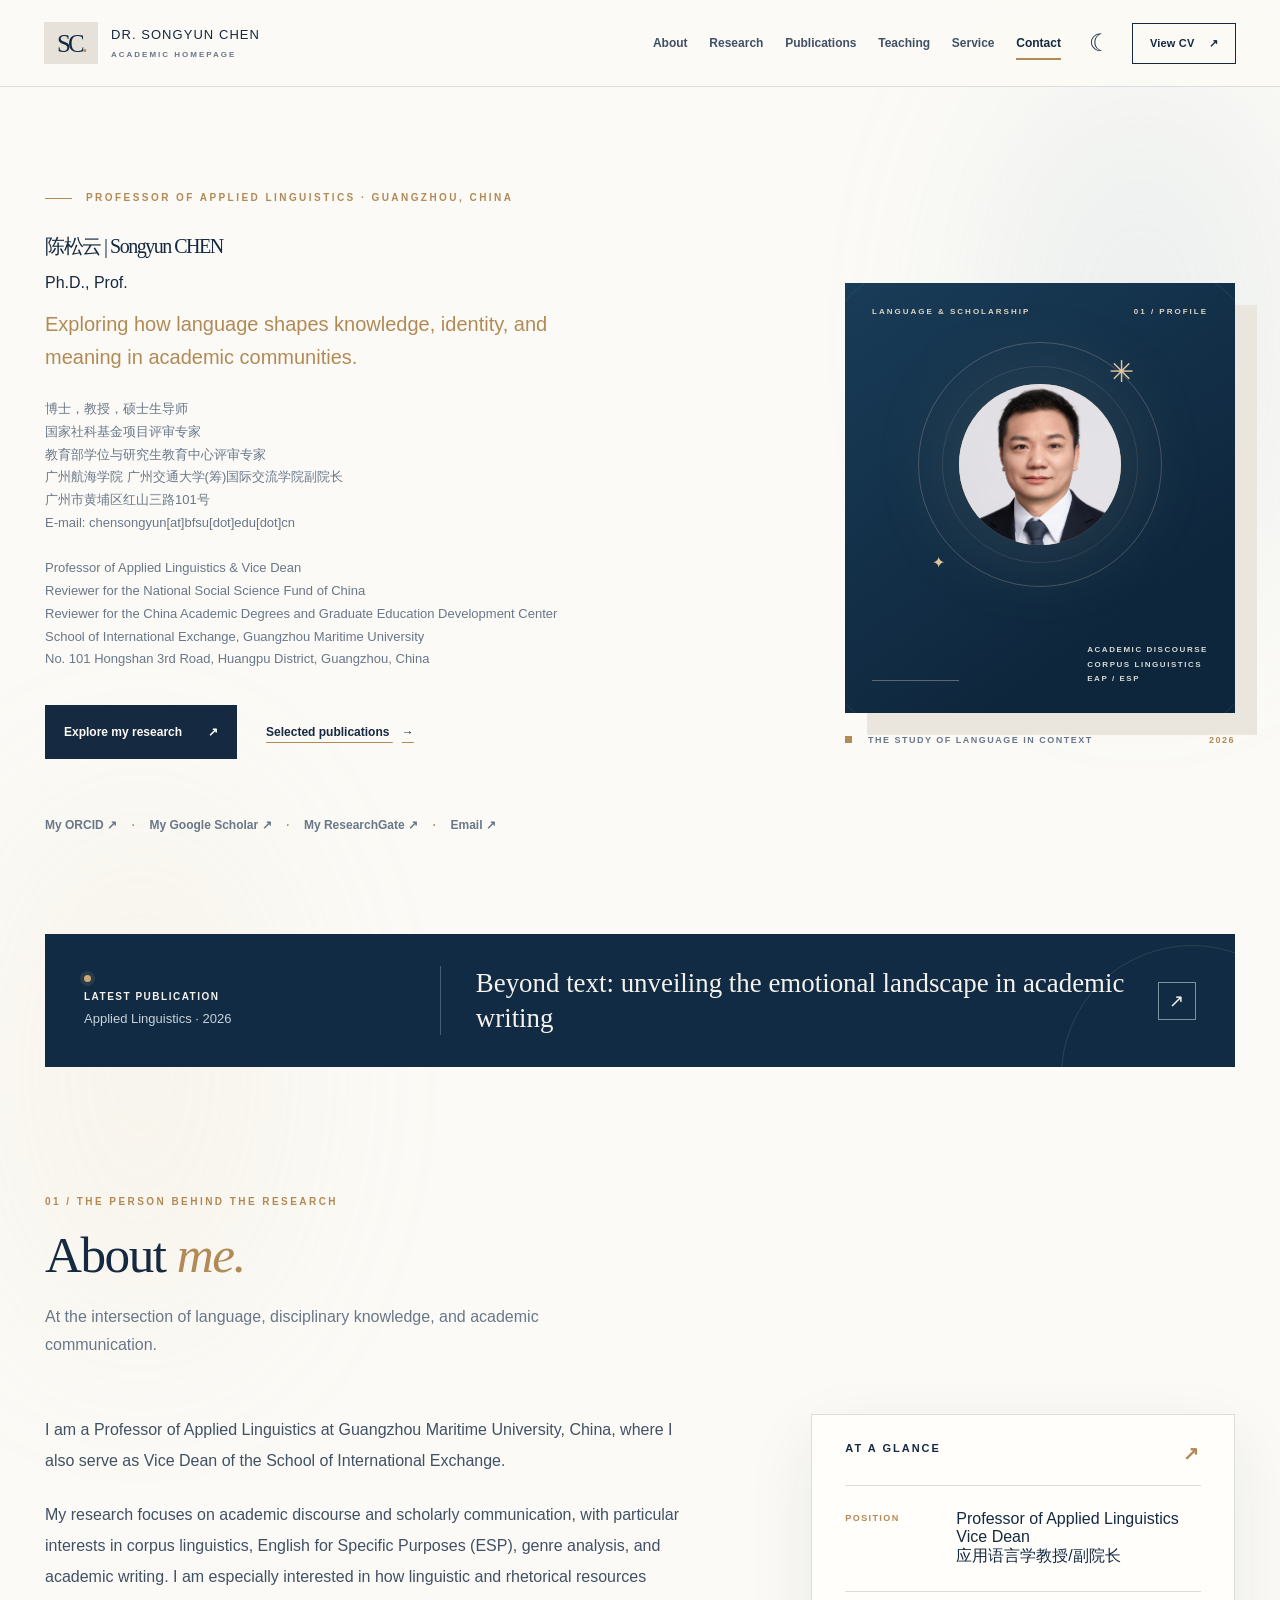
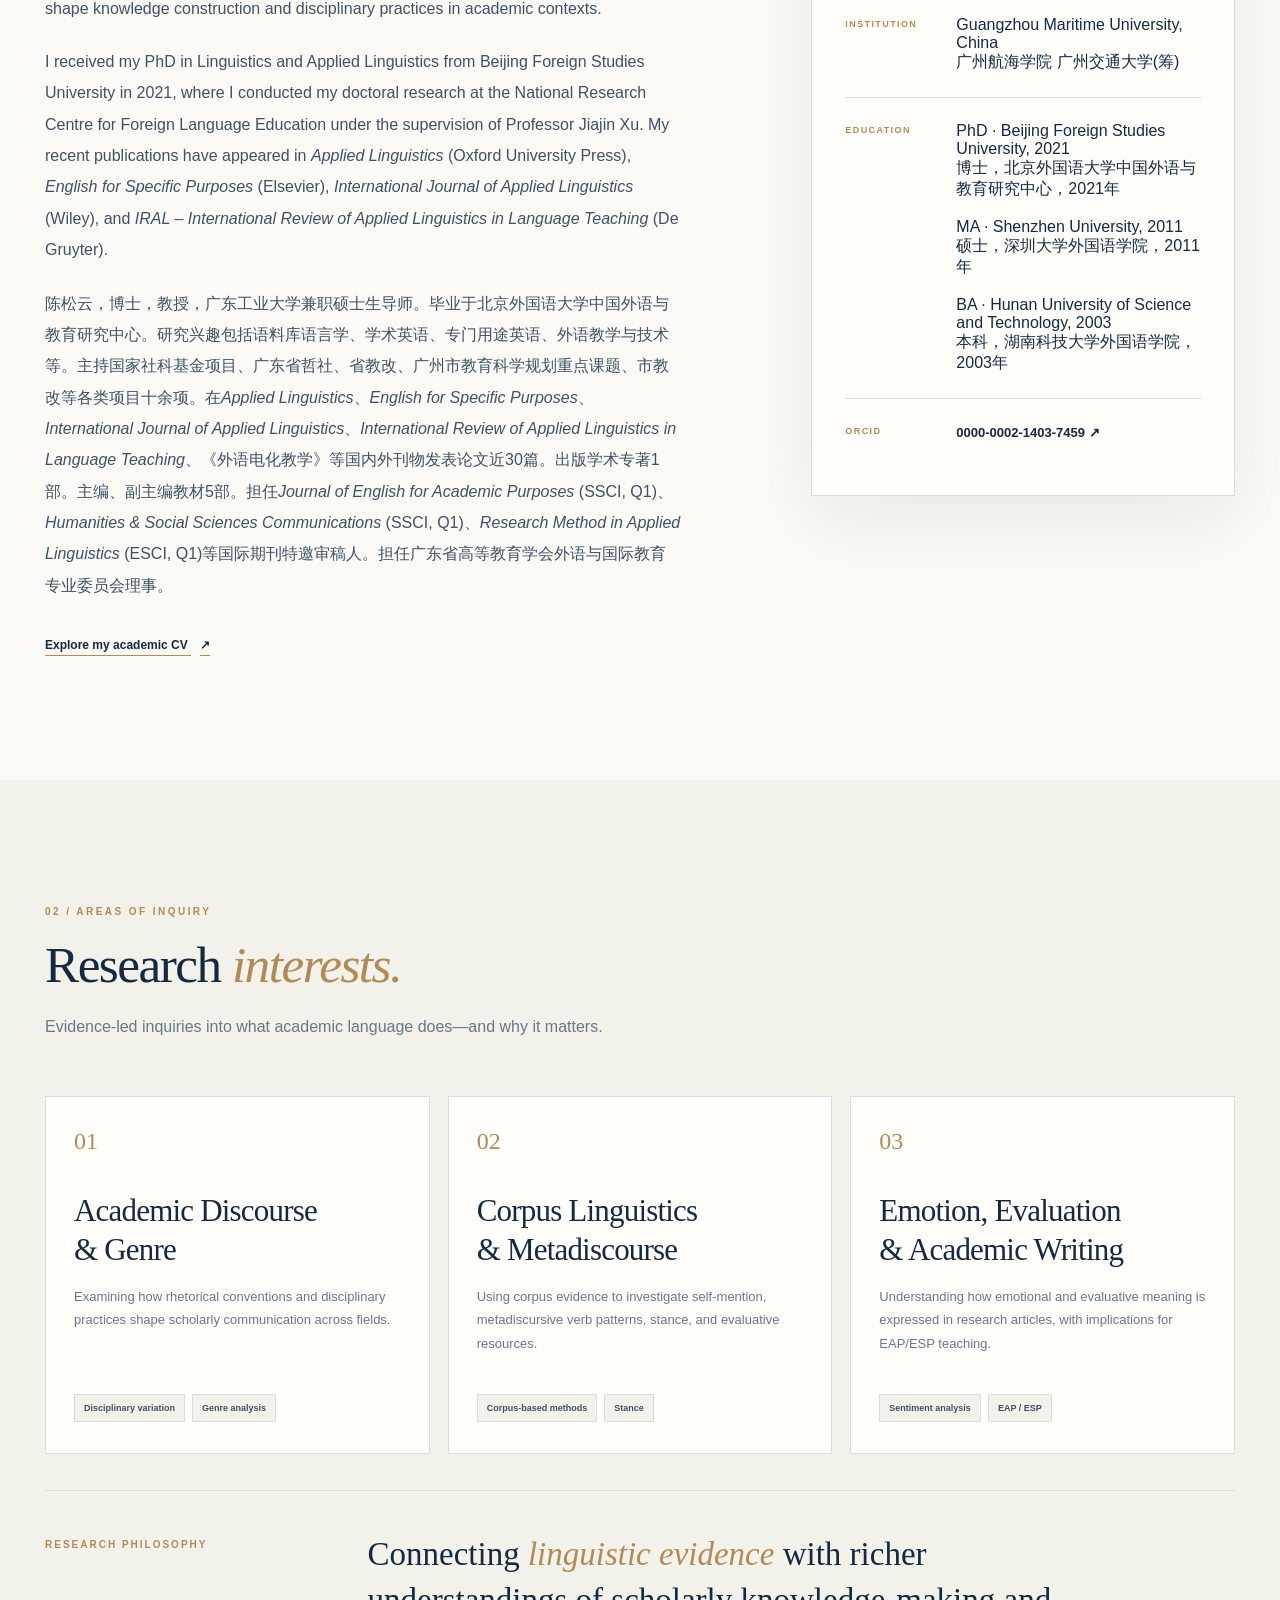
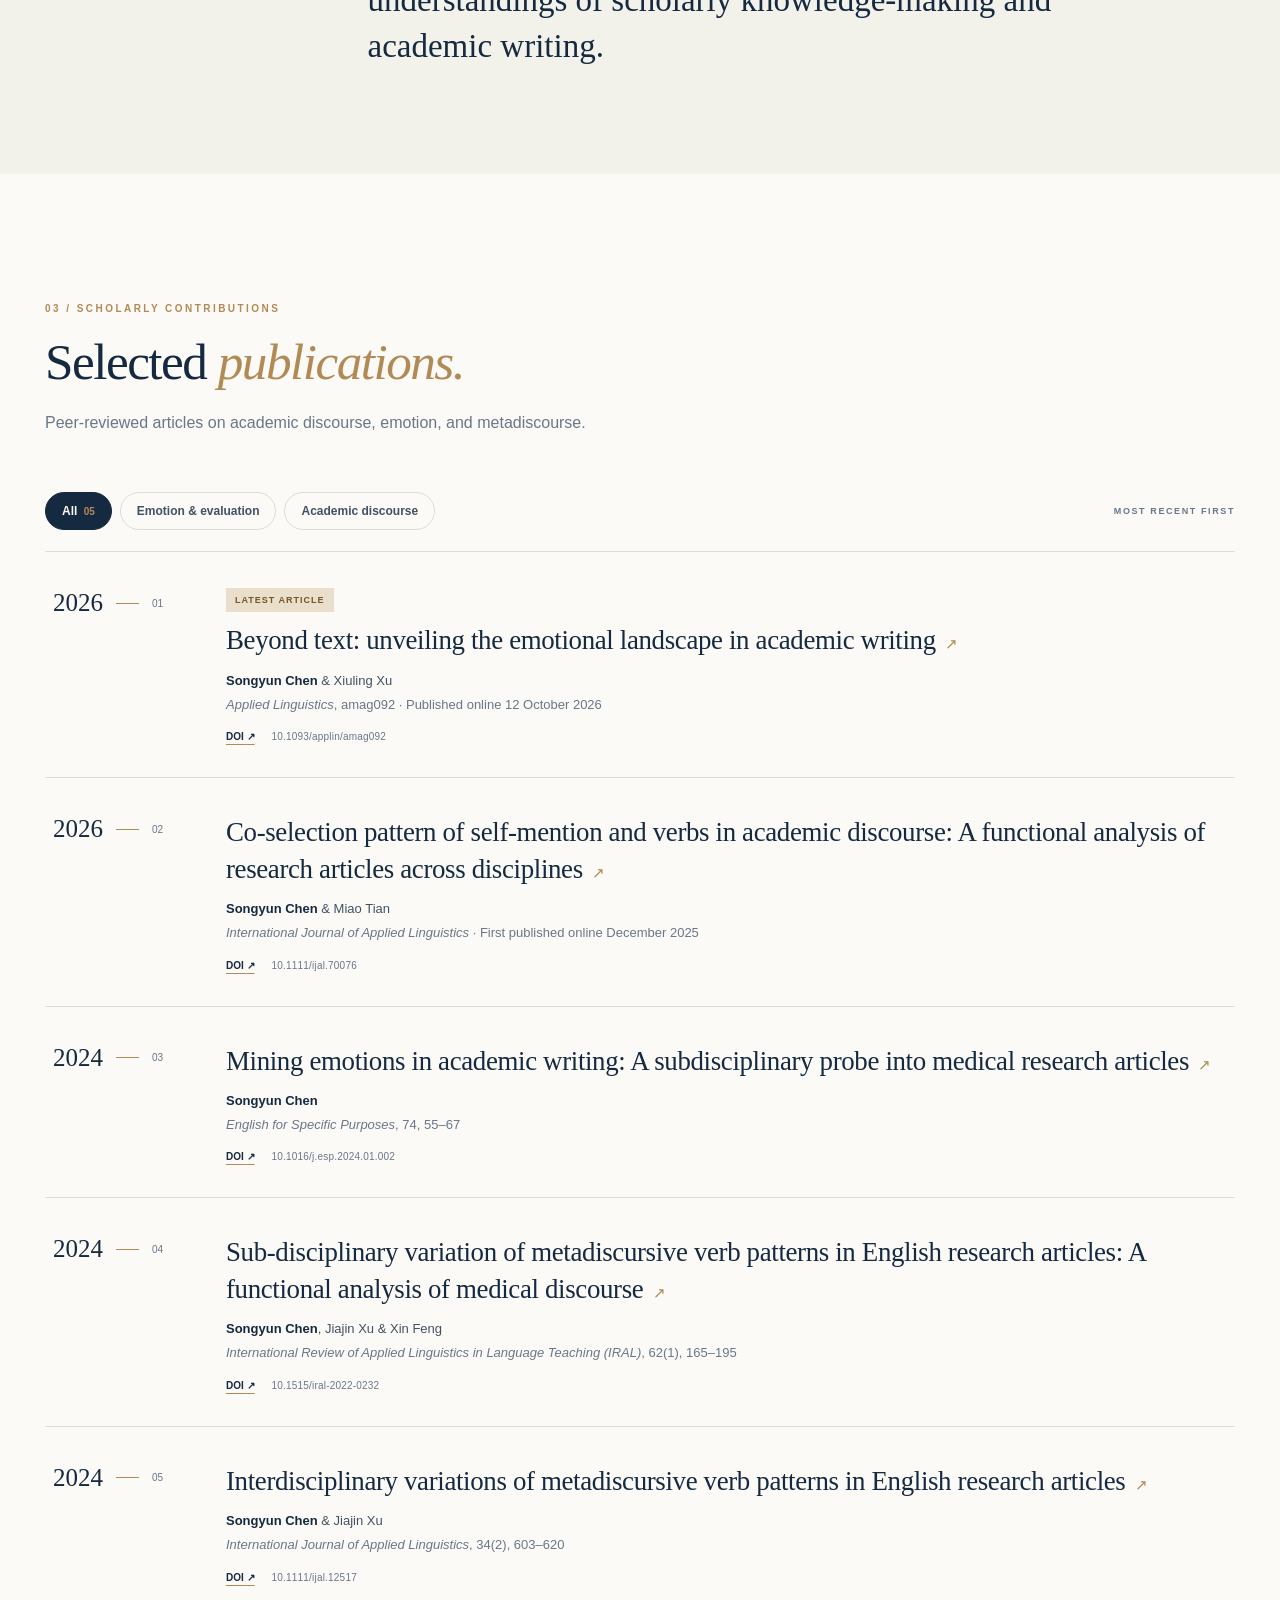
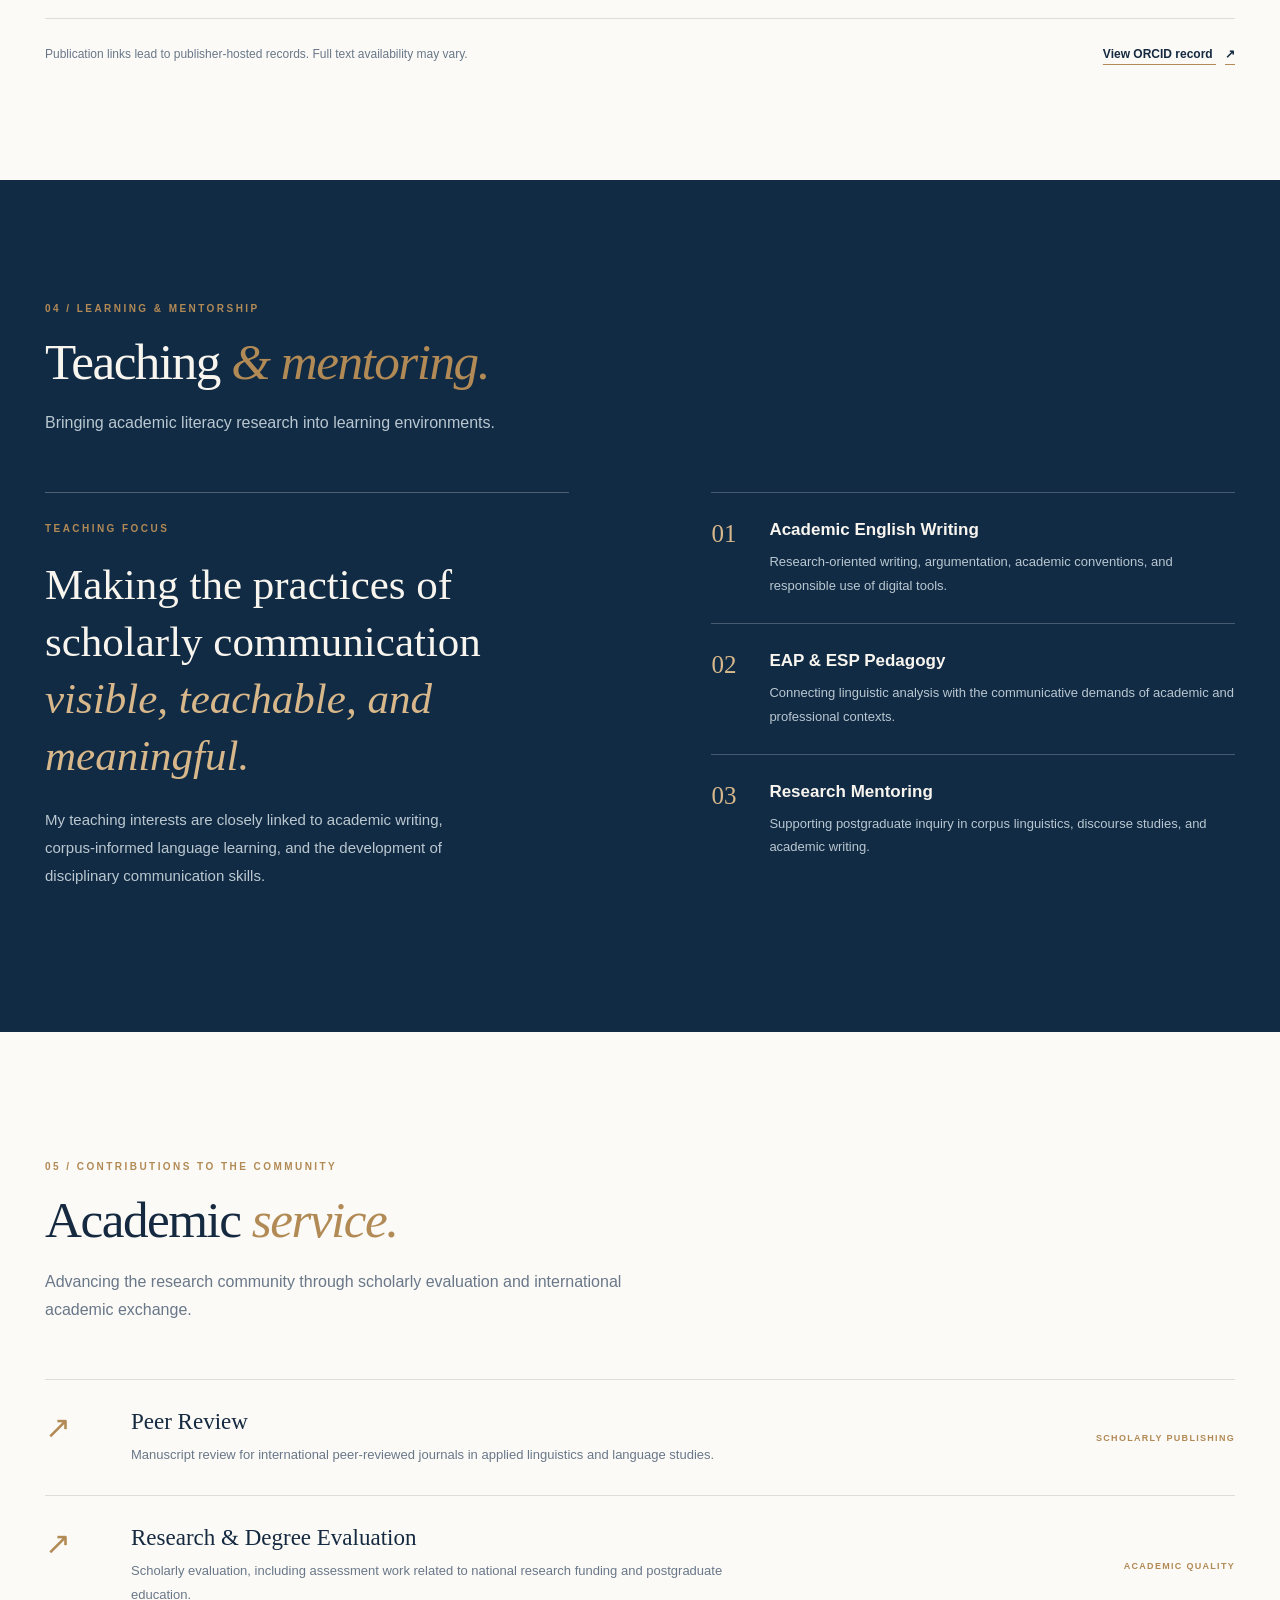
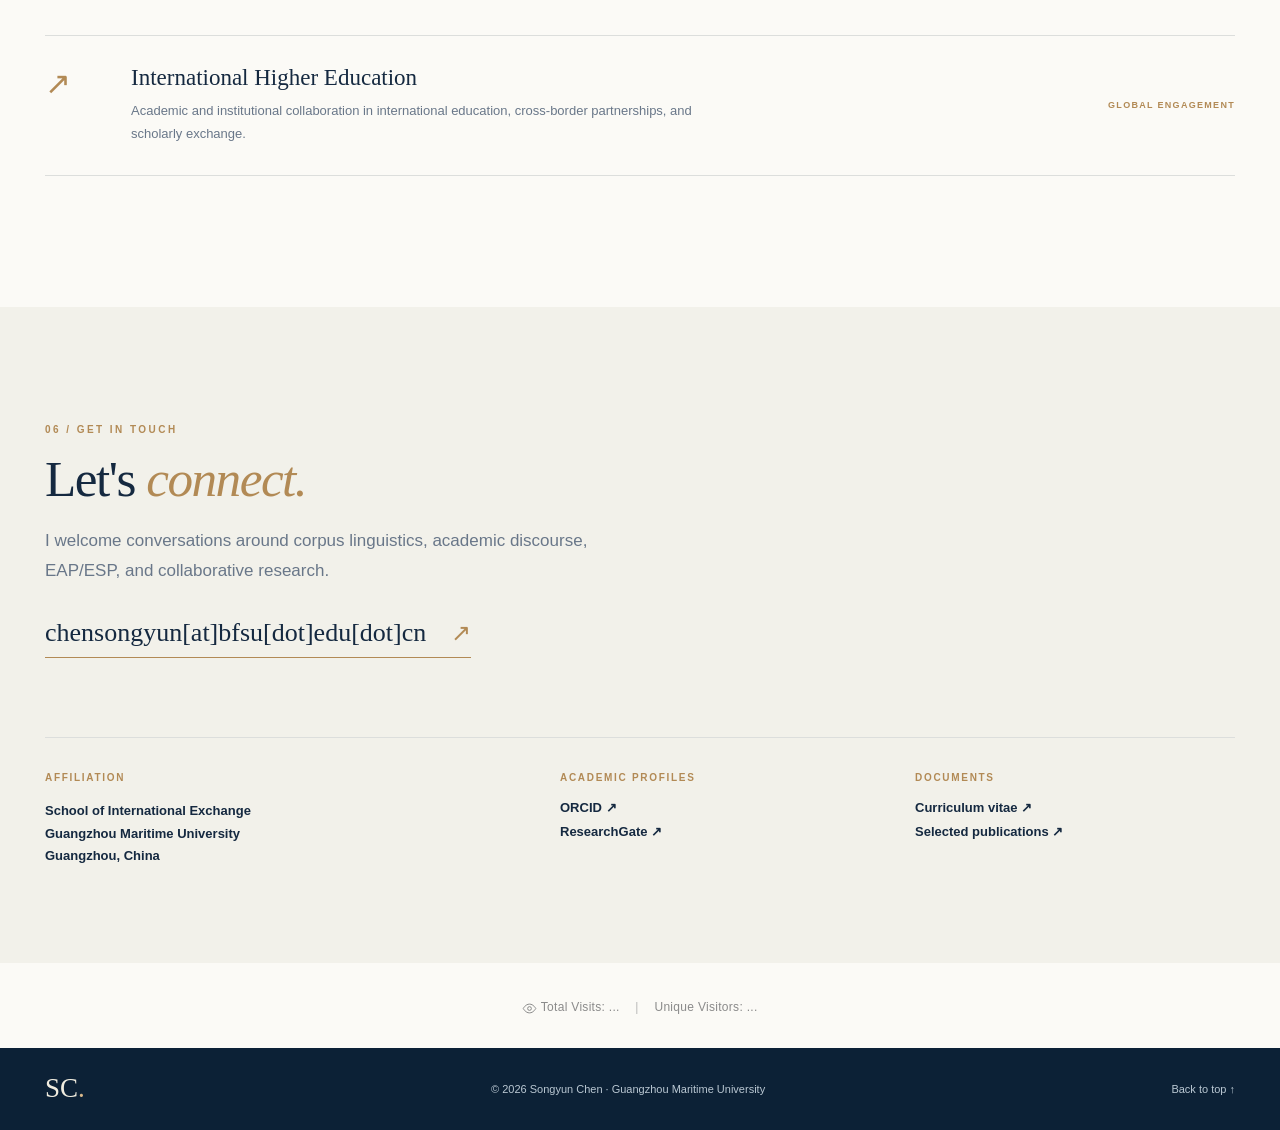
==== commit bdfff353: "Update index.html" ====
--- a/index.html
+++ b/index.html
@@ -108,7 +108,7 @@
           <p>I am a Professor of Applied Linguistics at Guangzhou Maritime University, China, where I also serve as Vice Dean of the School of International Exchange.</p>
           <p>My research focuses on academic discourse and scholarly communication, with particular interests in corpus linguistics, English for Specific Purposes (ESP), genre analysis, and academic writing. I am especially interested in how linguistic and rhetorical resources shape knowledge construction and disciplinary practices in academic contexts.</p>
           <p>I received my PhD in Linguistics and Applied Linguistics from Beijing Foreign Studies University in 2021, where I conducted my doctoral research at the National Research Centre for Foreign Language Education under the supervision of Professor Jiajin Xu. My recent publications have appeared in <em>Applied Linguistics</em> (Oxford University Press), <em>English for Specific Purposes</em> (Elsevier), <em>International Journal of Applied Linguistics</em> (Wiley), and <em>IRAL – International Review of Applied Linguistics in Language Teaching</em> (De Gruyter).</p>
-          <p>陈松云，博士，教授，广东工业大学兼职硕士生导师。毕业于北京外国语大学中国外语与教育研究中心。研究兴趣包括语料库语言学、学术英语、专门用途英语、外语教学与技术等。主持国家社科基金项目、广东省哲社、省教改、广州市教育科学规划重点课题、市教改等各类项目十余项。在<em>Applied Linguistics</em> (SSCI, Q1)、<em>English for Specific Purposes</em> (SSCI, Q1)、<em>International Journal of Applied Linguistics</em> (SSCI, Q1)、<em>International Review of Applied Linguistics in Language Teaching</em> (SSCI, Q1)、《外语电化教学》等国内外刊物发表论文近30篇。出版学术专著1部。主编、副主编教材5部。担任<em>Journal of English for Academic Purposes</em> (SSCI, Q1)、<em>Humanities & Social Sciences Communications</em> (SSCI, Q1)、<em>Research Method in Applied Linguistics</em> (ESCI, Q1)等国际期刊特邀审稿人。担任广东省高等教育学会外语与国际教育专业委员会理事。</p>
+          <p>陈松云，博士，教授，广东工业大学兼职硕士生导师。毕业于北京外国语大学中国外语与教育研究中心。研究兴趣包括语料库语言学、学术英语、专门用途英语、外语教学与技术等。主持国家社科基金项目、广东省哲社、省教改、广州市教育科学规划重点课题、市教改等各类项目十余项。在<em>Applied Linguistics</em>、<em>English for Specific Purposes</em>、<em>International Journal of Applied Linguistics</em>、<em>International Review of Applied Linguistics in Language Teaching</em>、《外语电化教学》等国内外刊物发表论文近30篇。出版学术专著1部。主编、副主编教材5部。担任<em>Journal of English for Academic Purposes</em> (SSCI, Q1)、<em>Humanities & Social Sciences Communications</em> (SSCI, Q1)、<em>Research Method in Applied Linguistics</em> (ESCI, Q1)等国际期刊特邀审稿人。担任广东省高等教育学会外语与国际教育专业委员会理事。</p>
           <a class="text-link strong-link" href="cv.html">Explore my academic CV <span aria-hidden="true">↗</span></a>
         </div>
         <aside class="profile-facts reveal delay-one" aria-label="Academic profile at a glance">
--- a/assets/css/styles.css
+++ b/assets/css/styles.css
@@ -92,7 +92,7 @@
 .hero h1 em { font-style: italic; font-weight: 400; }
 .gold-stop { color: var(--gold); }
 .hero-chinese { font-size: 19px; font-family: "Noto Serif CJK SC", "Songti SC", SimSun, serif; letter-spacing: 5px; color: var(--gold); margin: 22px 0 28px; }
-.hero-intro { max-width: 520px; color: var(--ink-soft); font-size: clamp(18px, 1.9vw, 22px); line-height: 1.65; margin: 0 0 24px; }
+.hero-intro { max-width: 520px; color: var(--gold); font-size: clamp(18px, 1.9vw, 20px); line-height: 1.65; margin: 0 0 24px; }
 .hero-intro strong { font-weight: 700; color: var(--ink); }
 .hero-affiliation { font-size: 13px; line-height: 1.75; color: var(--muted); margin: 0; }
 .hero-affiliation span { color: var(--ink); font-weight: 750; }
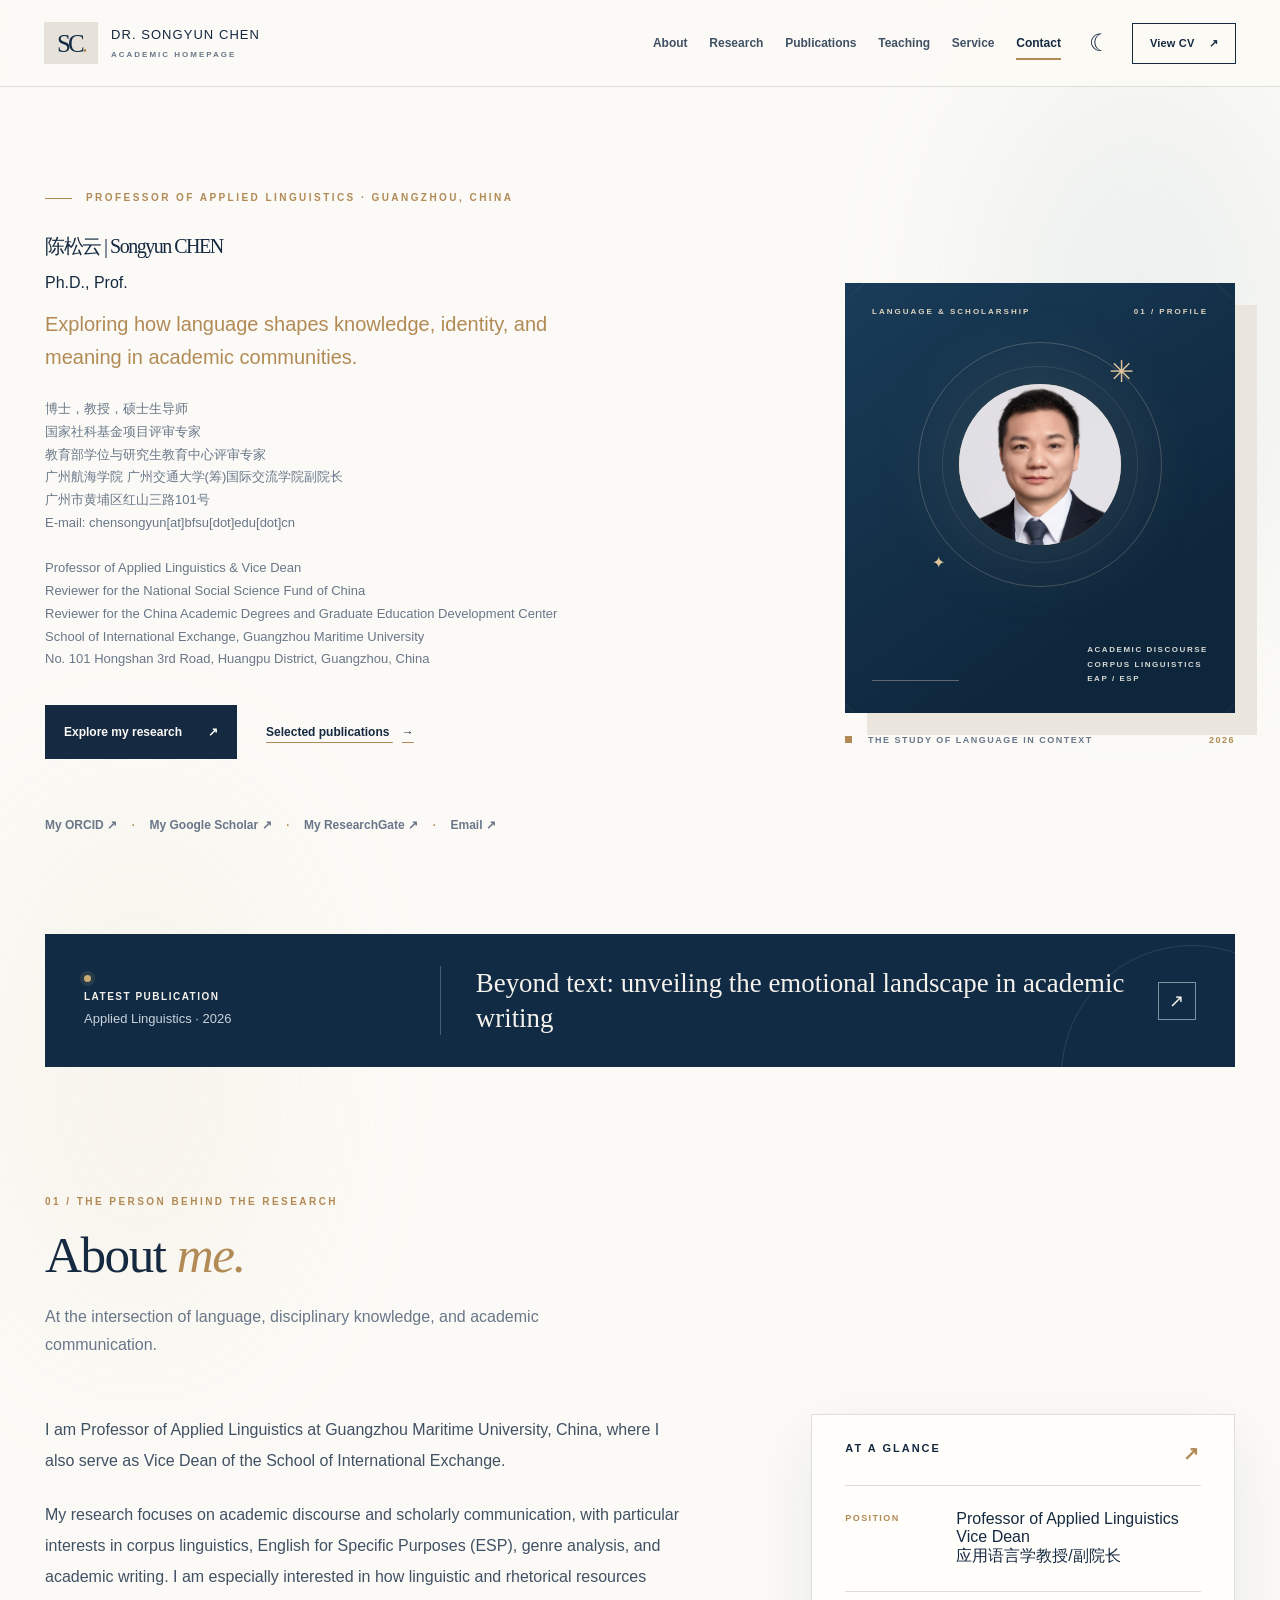
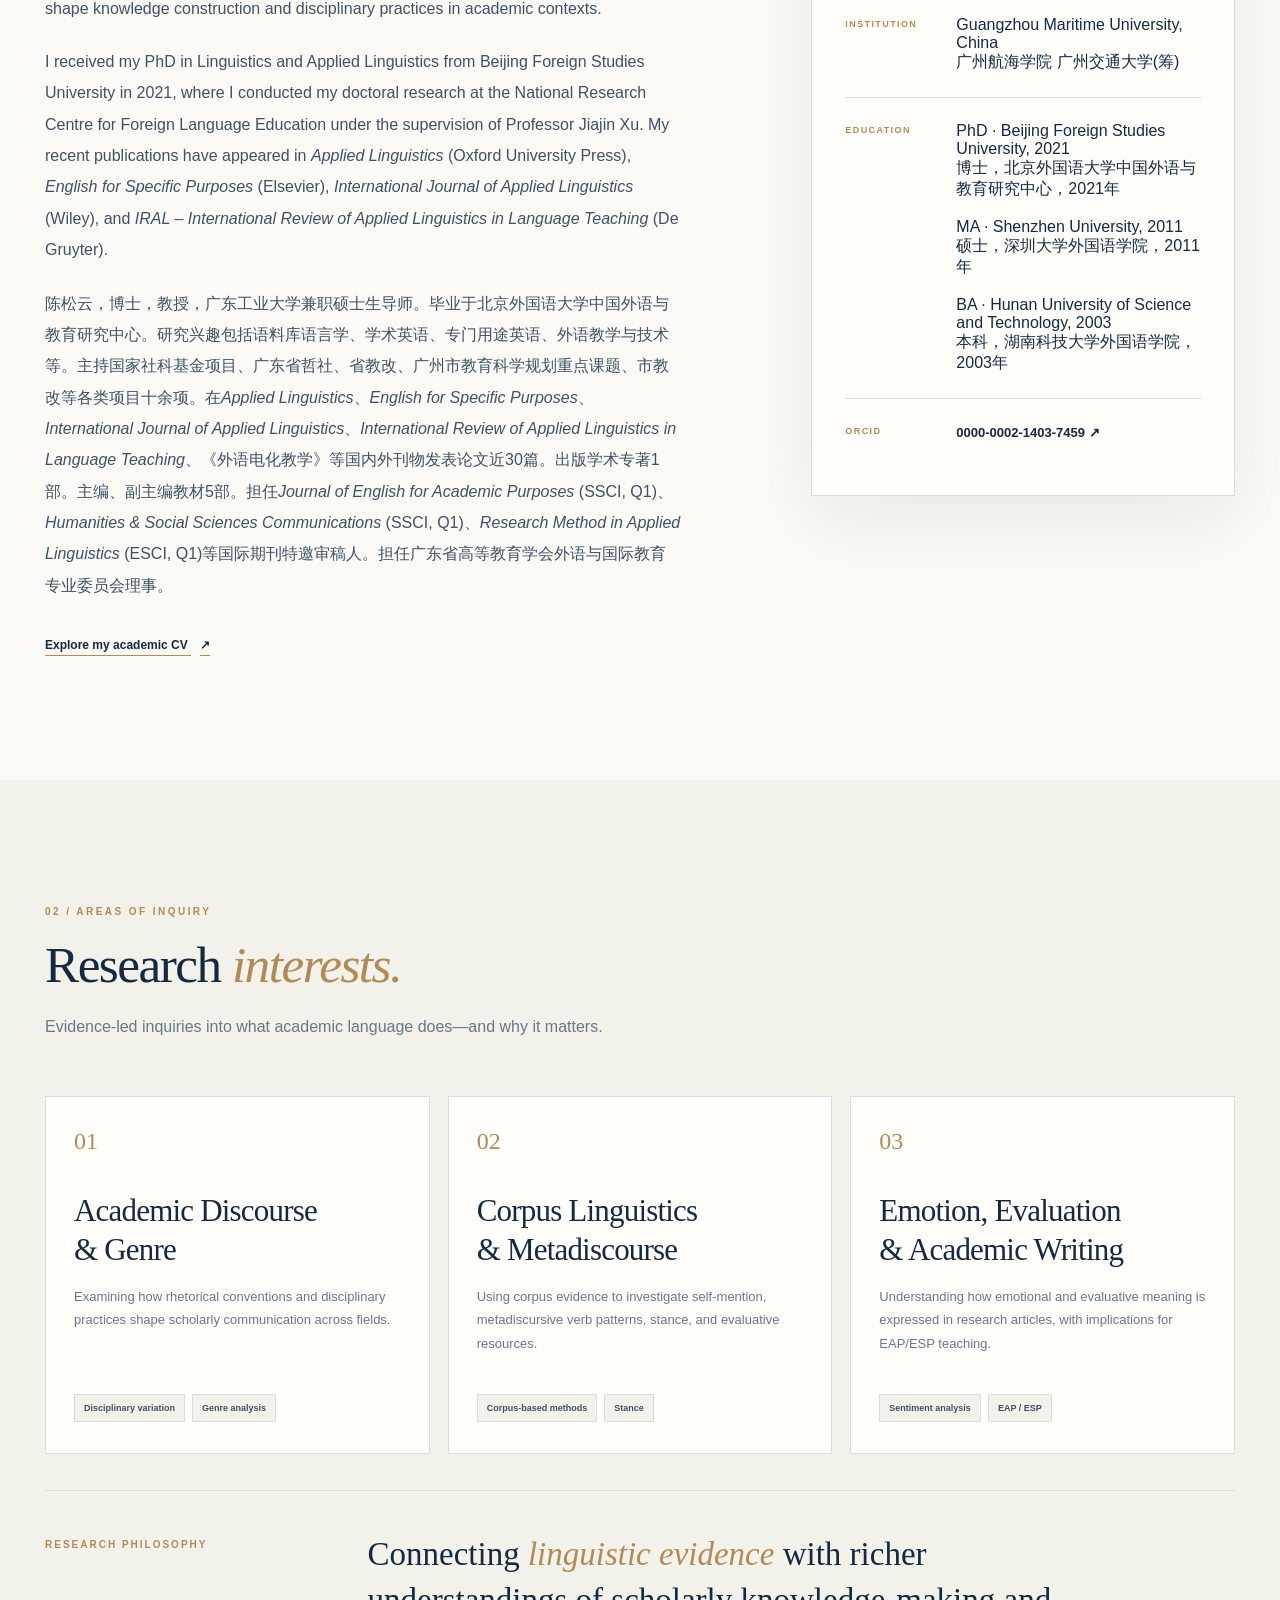
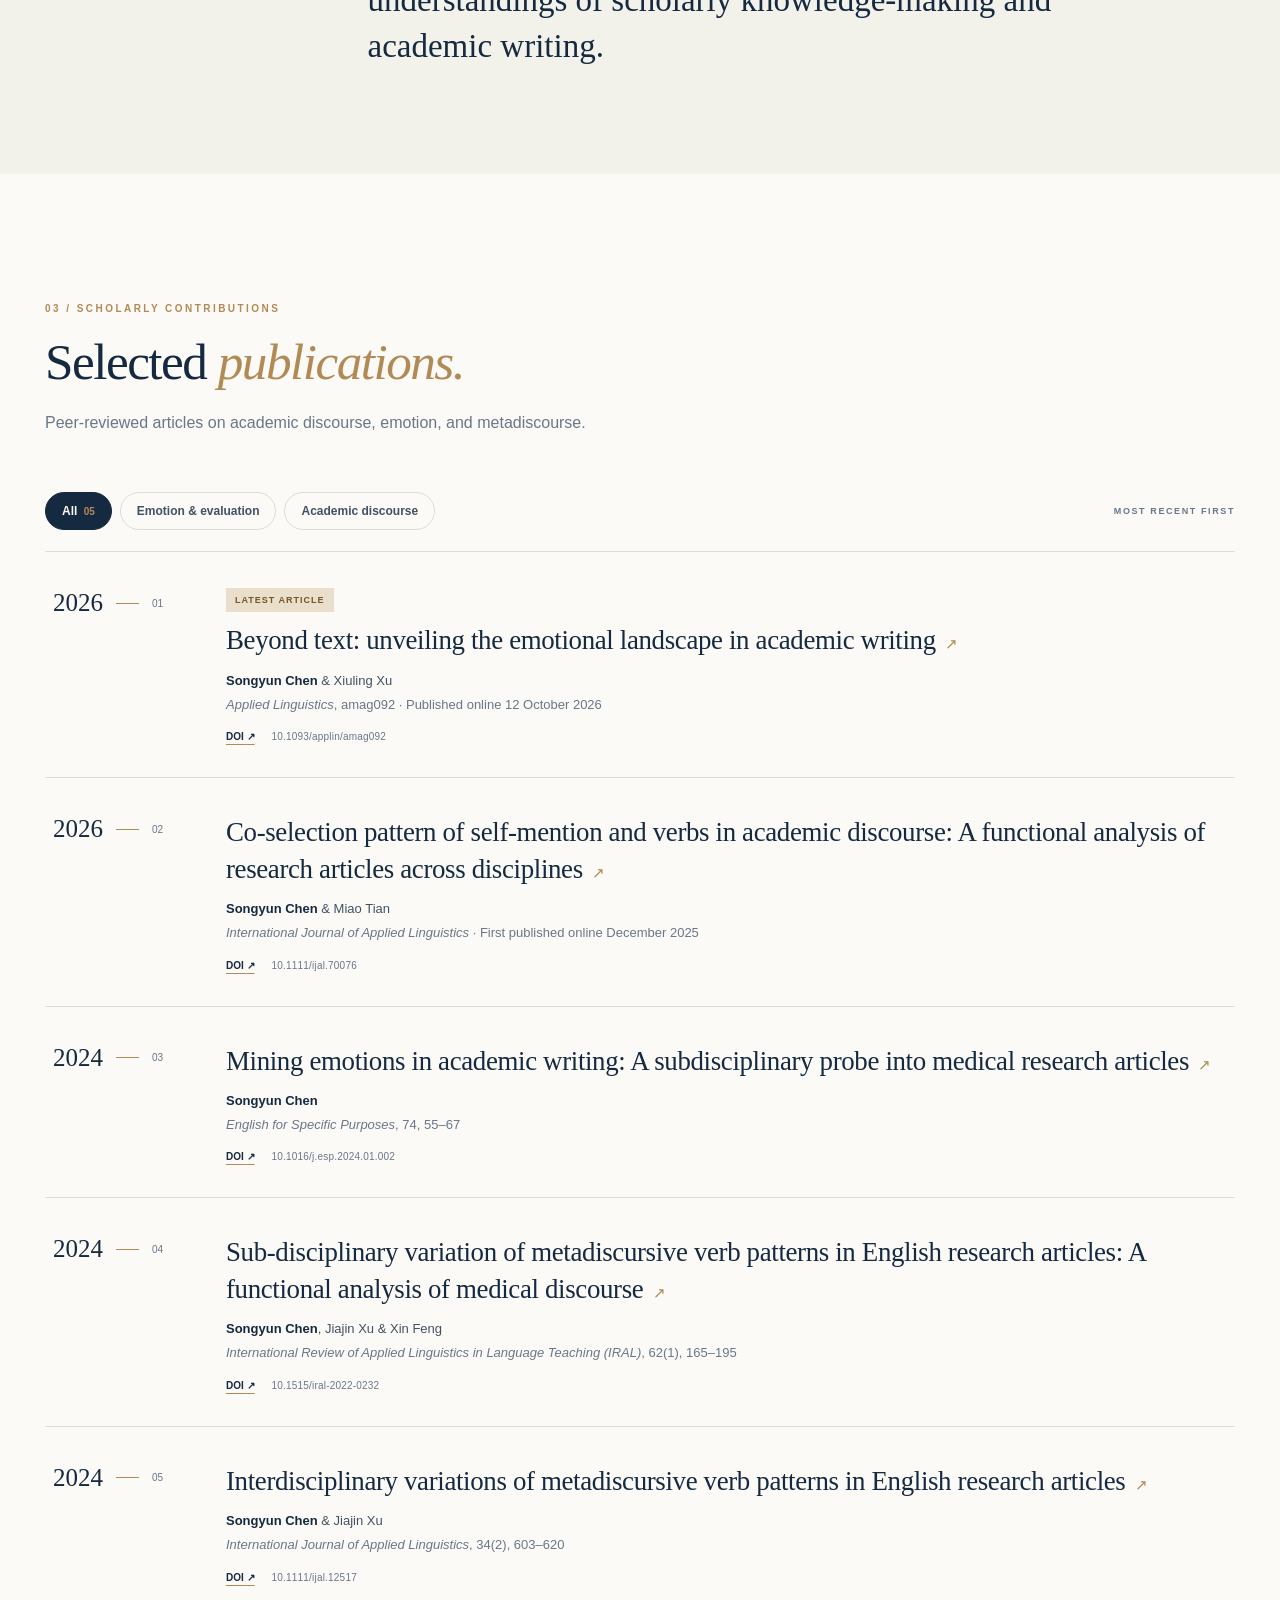
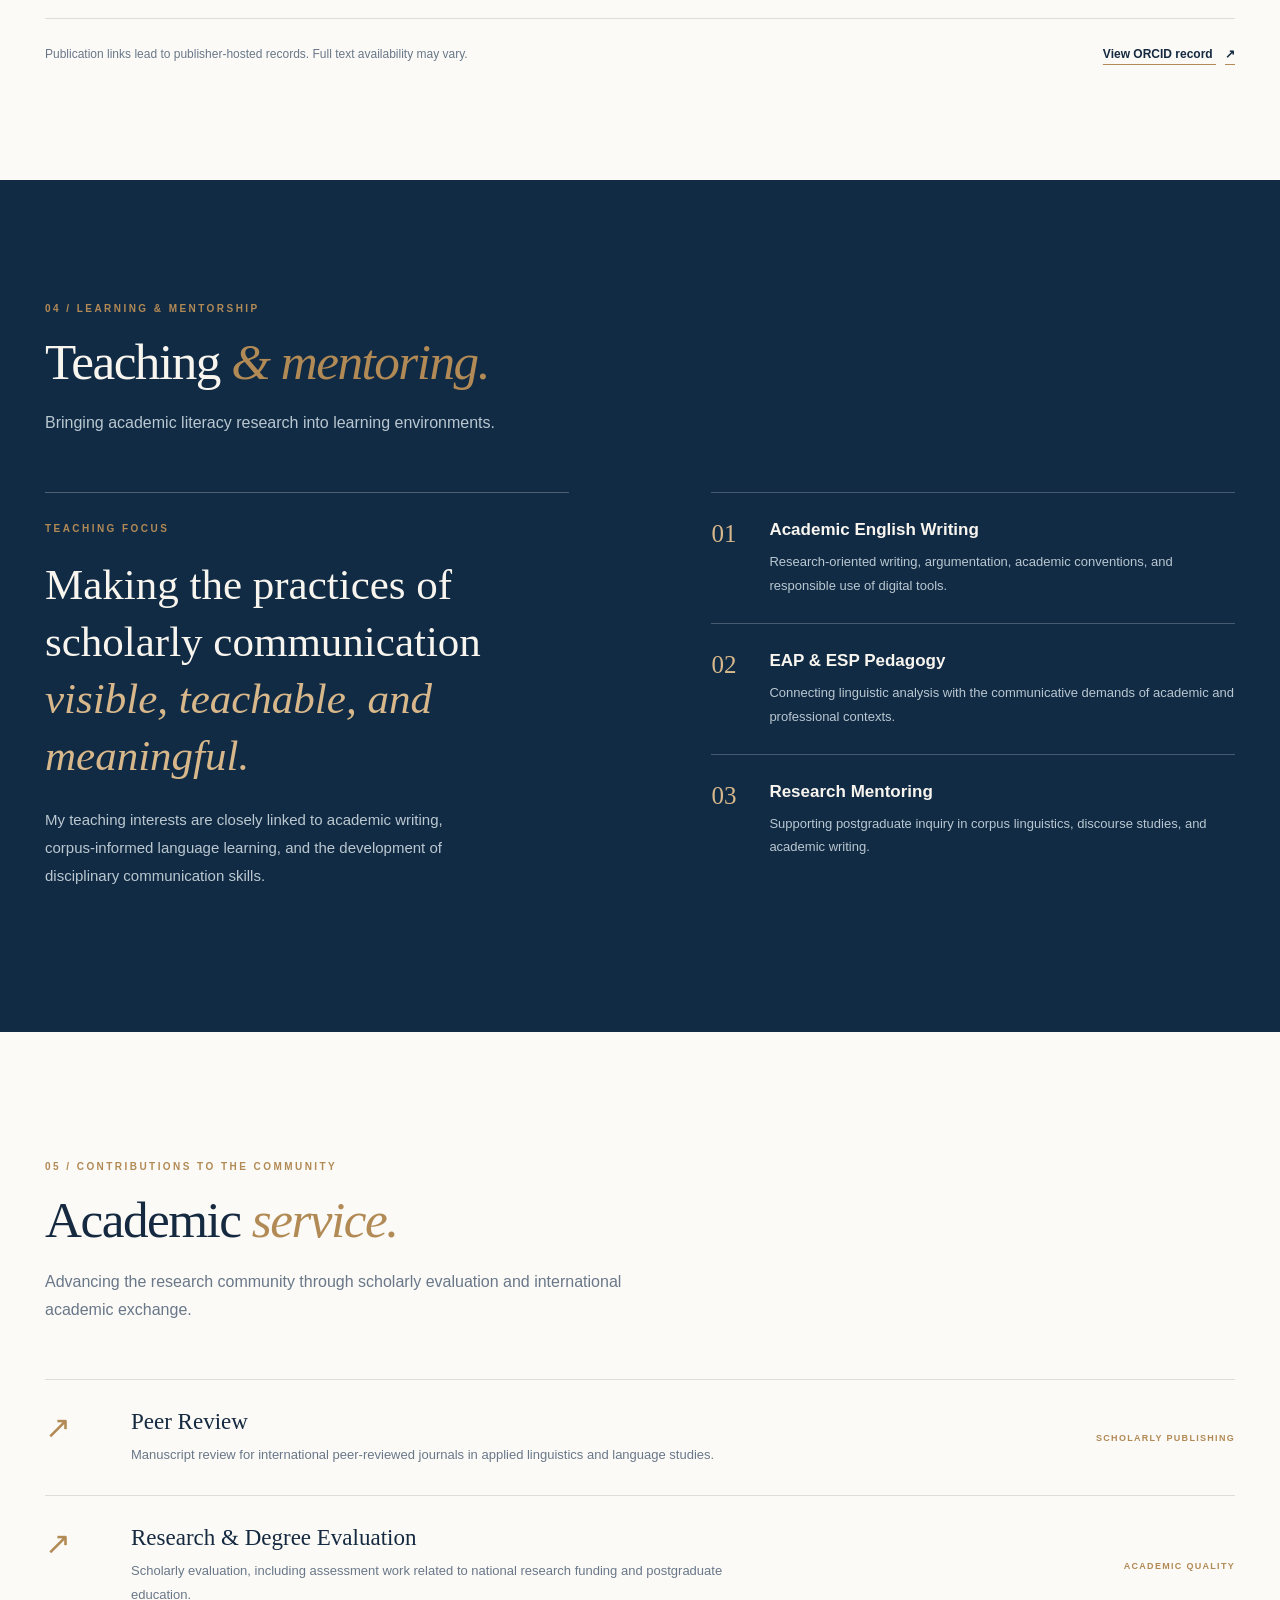
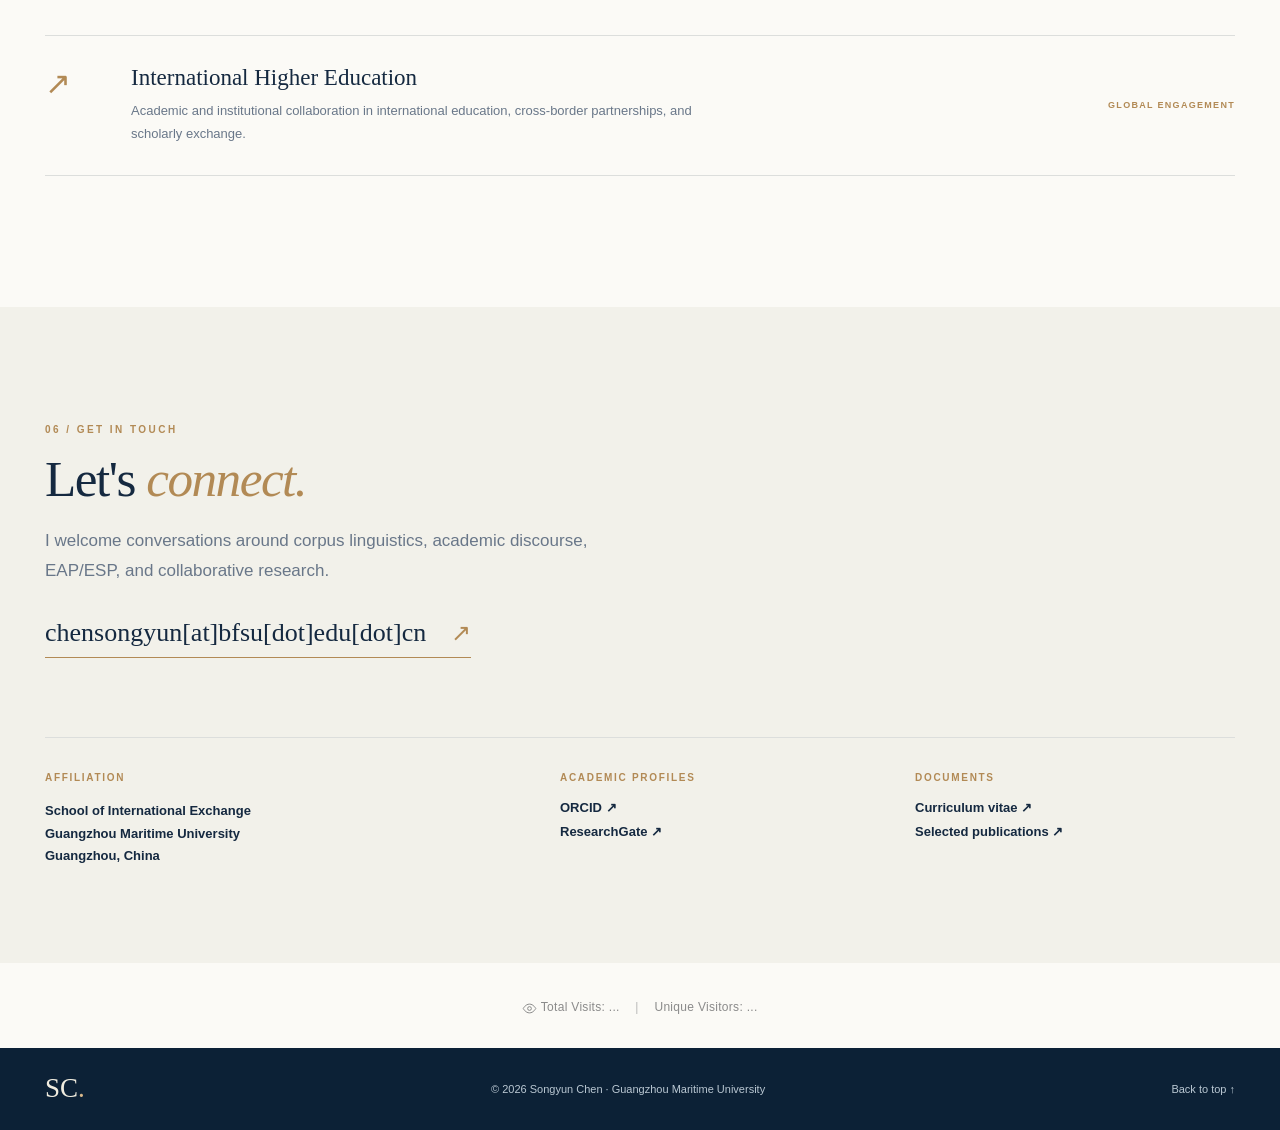
==== commit 3397c654: "Update index.html" ====
--- a/index.html
+++ b/index.html
@@ -105,7 +105,7 @@
       <div class="section-heading reveal"><span class="section-index">01 / THE PERSON BEHIND THE RESEARCH</span><h2 id="about-heading">About <em>me.</em></h2><p>At the intersection of language, disciplinary knowledge, and academic communication.</p></div>
       <div class="about-grid">
         <div class="about-essay reveal">
-          <p>I am a Professor of Applied Linguistics at Guangzhou Maritime University, China, where I also serve as Vice Dean of the School of International Exchange.</p>
+          <p>I am Professor of Applied Linguistics at Guangzhou Maritime University, China, where I also serve as Vice Dean of the School of International Exchange.</p>
           <p>My research focuses on academic discourse and scholarly communication, with particular interests in corpus linguistics, English for Specific Purposes (ESP), genre analysis, and academic writing. I am especially interested in how linguistic and rhetorical resources shape knowledge construction and disciplinary practices in academic contexts.</p>
           <p>I received my PhD in Linguistics and Applied Linguistics from Beijing Foreign Studies University in 2021, where I conducted my doctoral research at the National Research Centre for Foreign Language Education under the supervision of Professor Jiajin Xu. My recent publications have appeared in <em>Applied Linguistics</em> (Oxford University Press), <em>English for Specific Purposes</em> (Elsevier), <em>International Journal of Applied Linguistics</em> (Wiley), and <em>IRAL – International Review of Applied Linguistics in Language Teaching</em> (De Gruyter).</p>
           <p>陈松云，博士，教授，广东工业大学兼职硕士生导师。毕业于北京外国语大学中国外语与教育研究中心。研究兴趣包括语料库语言学、学术英语、专门用途英语、外语教学与技术等。主持国家社科基金项目、广东省哲社、省教改、广州市教育科学规划重点课题、市教改等各类项目十余项。在<em>Applied Linguistics</em>、<em>English for Specific Purposes</em>、<em>International Journal of Applied Linguistics</em>、<em>International Review of Applied Linguistics in Language Teaching</em>、《外语电化教学》等国内外刊物发表论文近30篇。出版学术专著1部。主编、副主编教材5部。担任<em>Journal of English for Academic Purposes</em> (SSCI, Q1)、<em>Humanities & Social Sciences Communications</em> (SSCI, Q1)、<em>Research Method in Applied Linguistics</em> (ESCI, Q1)等国际期刊特邀审稿人。担任广东省高等教育学会外语与国际教育专业委员会理事。</p>
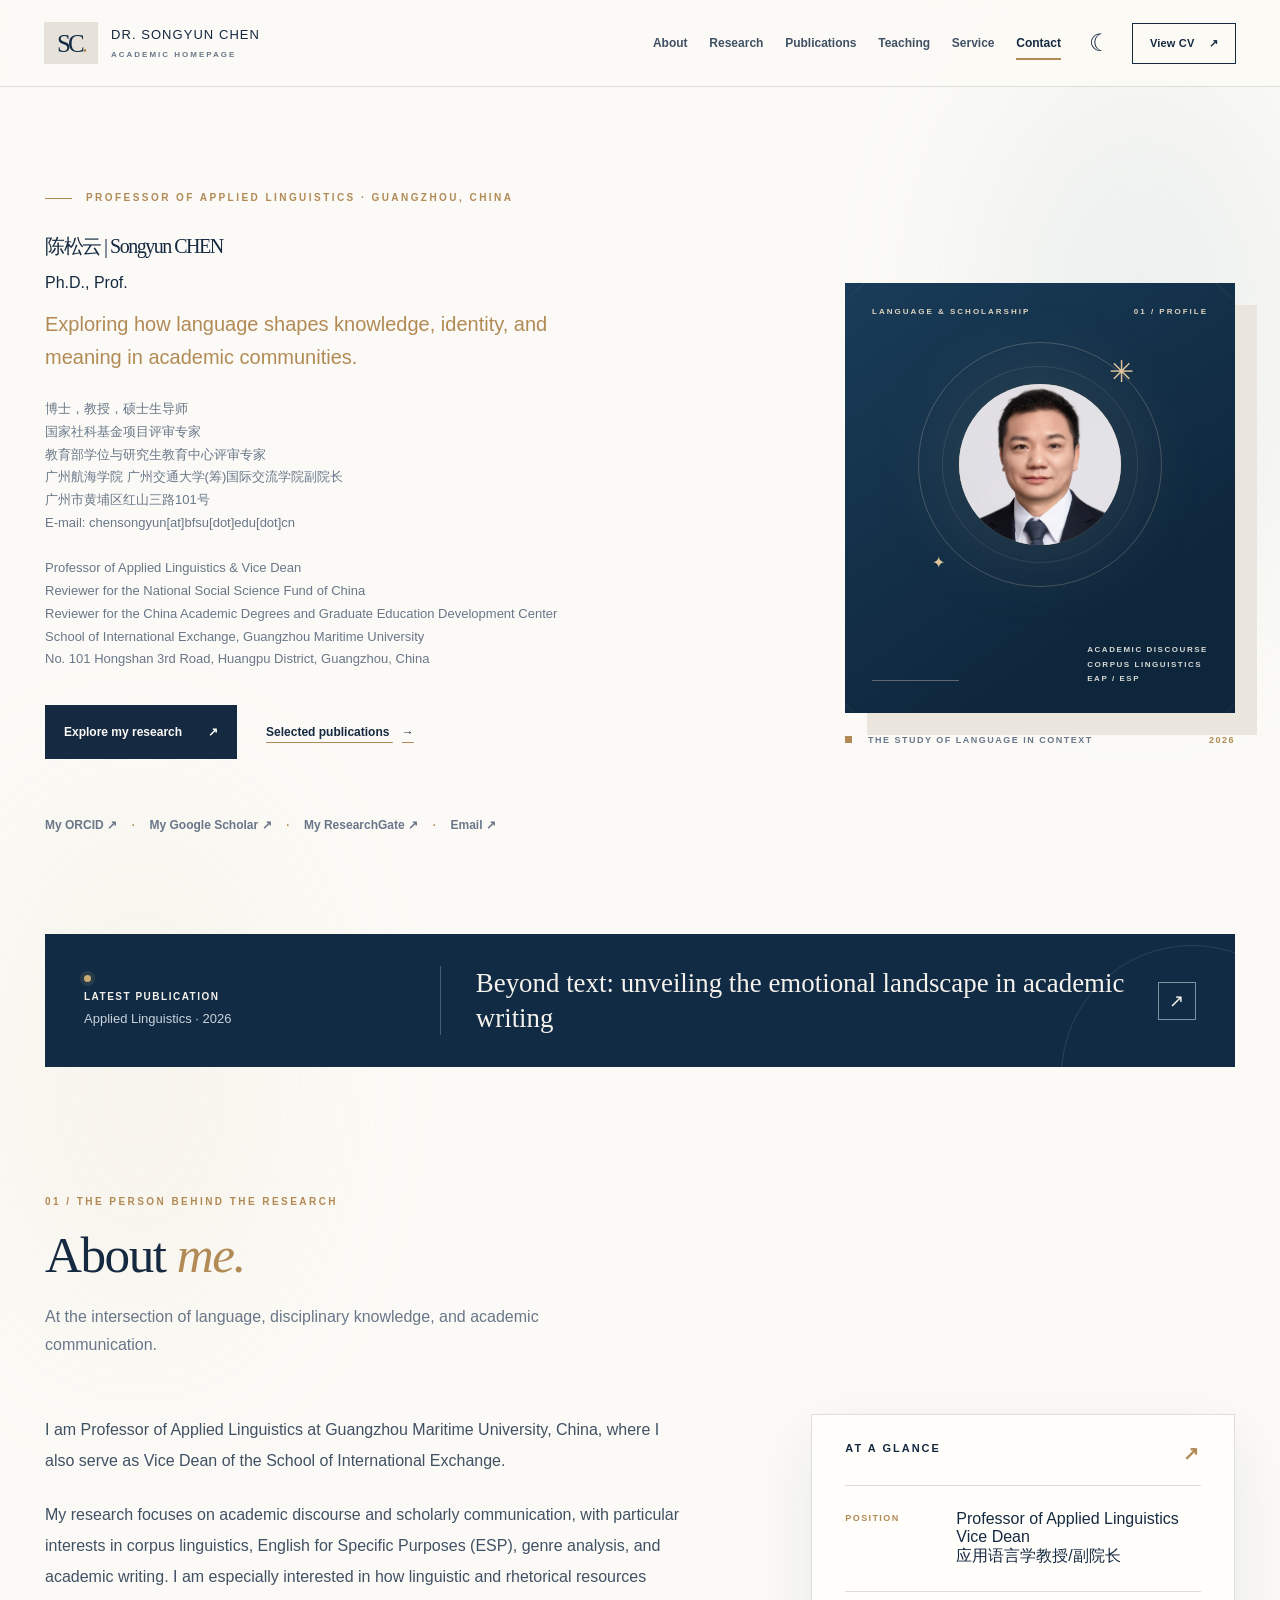
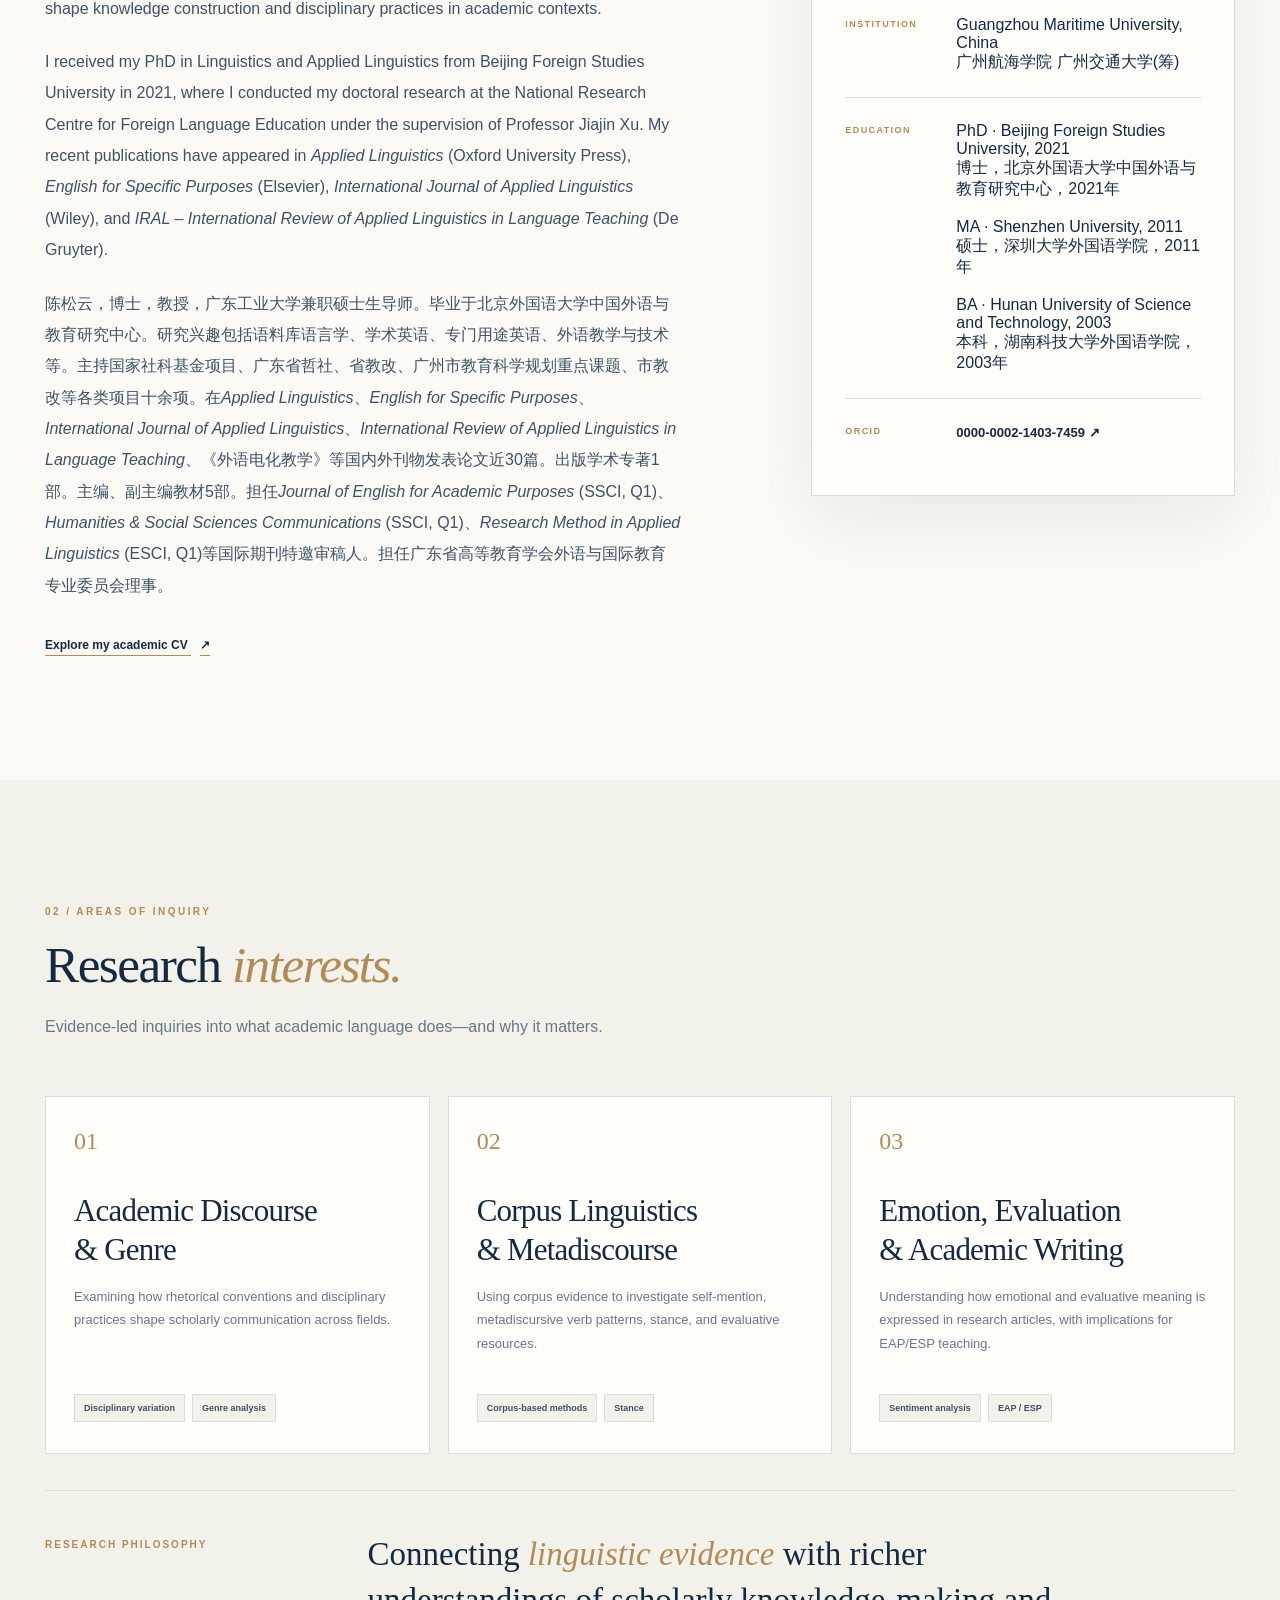
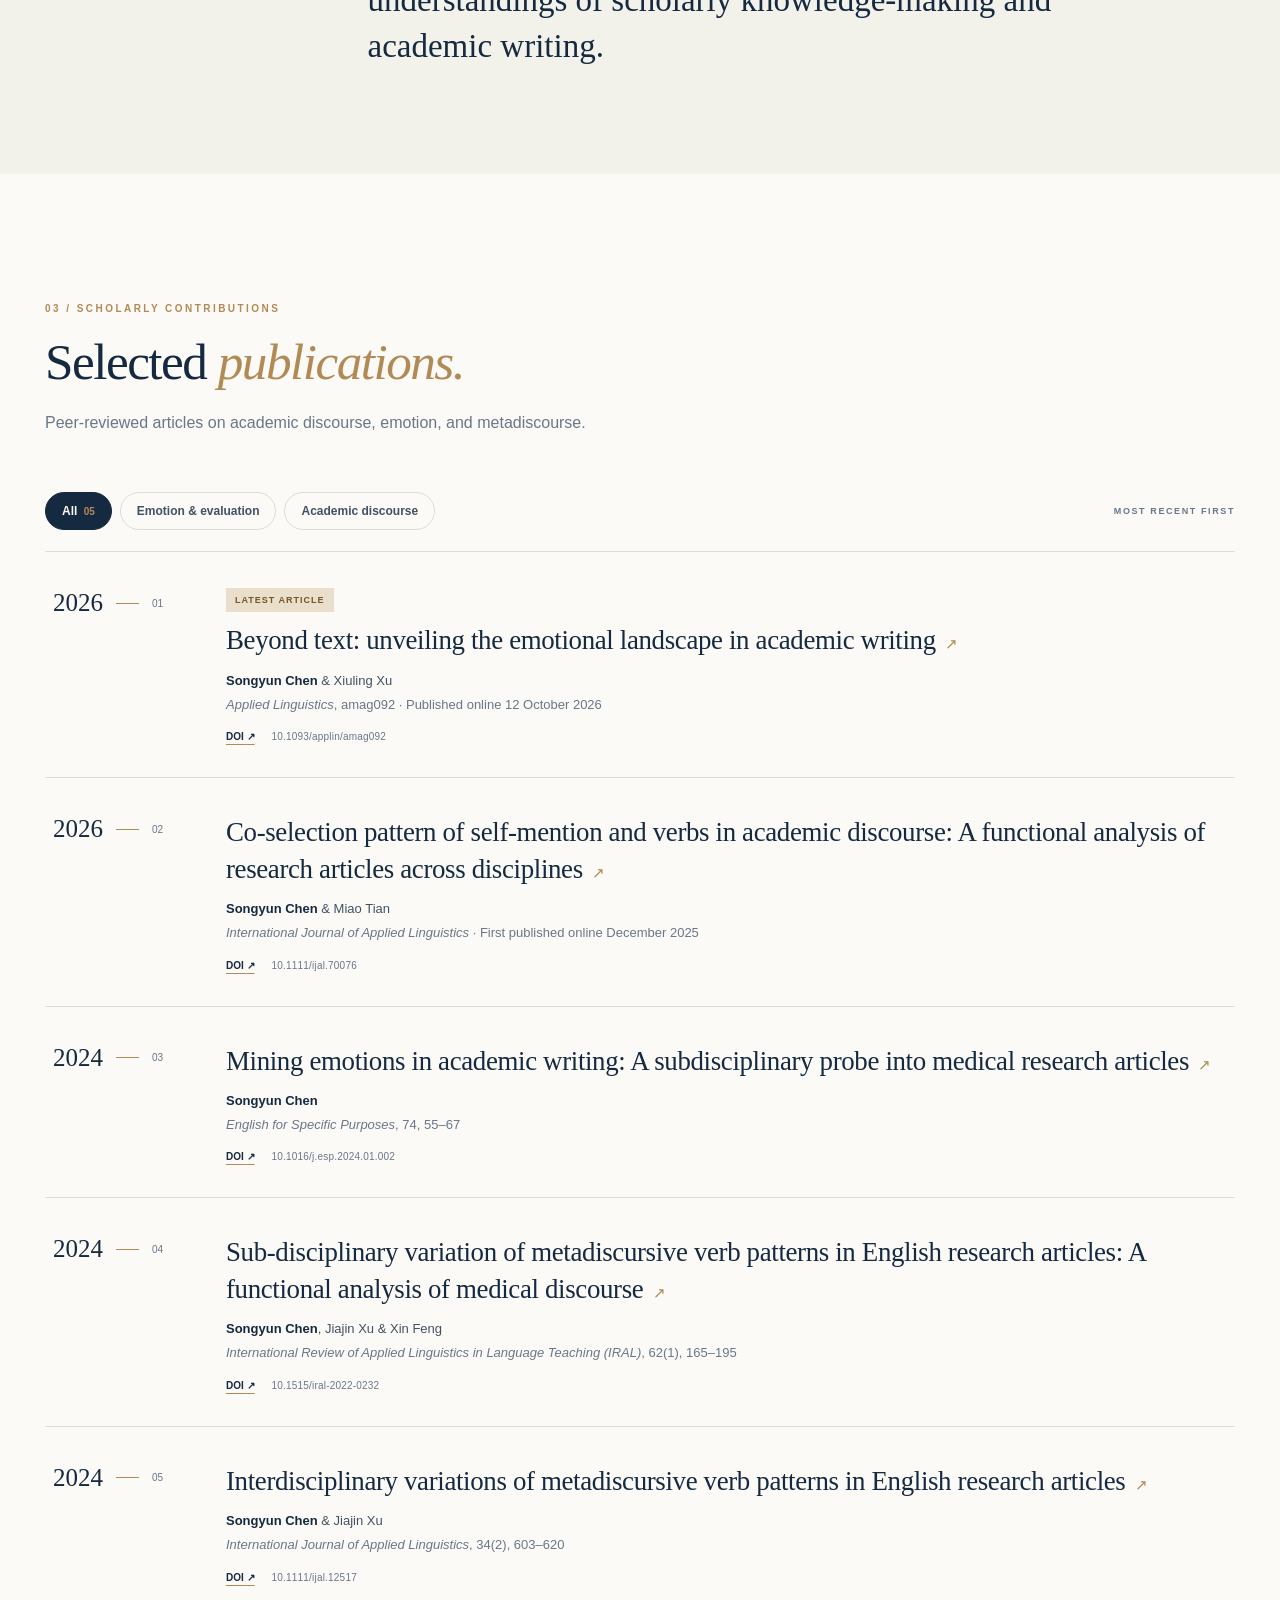
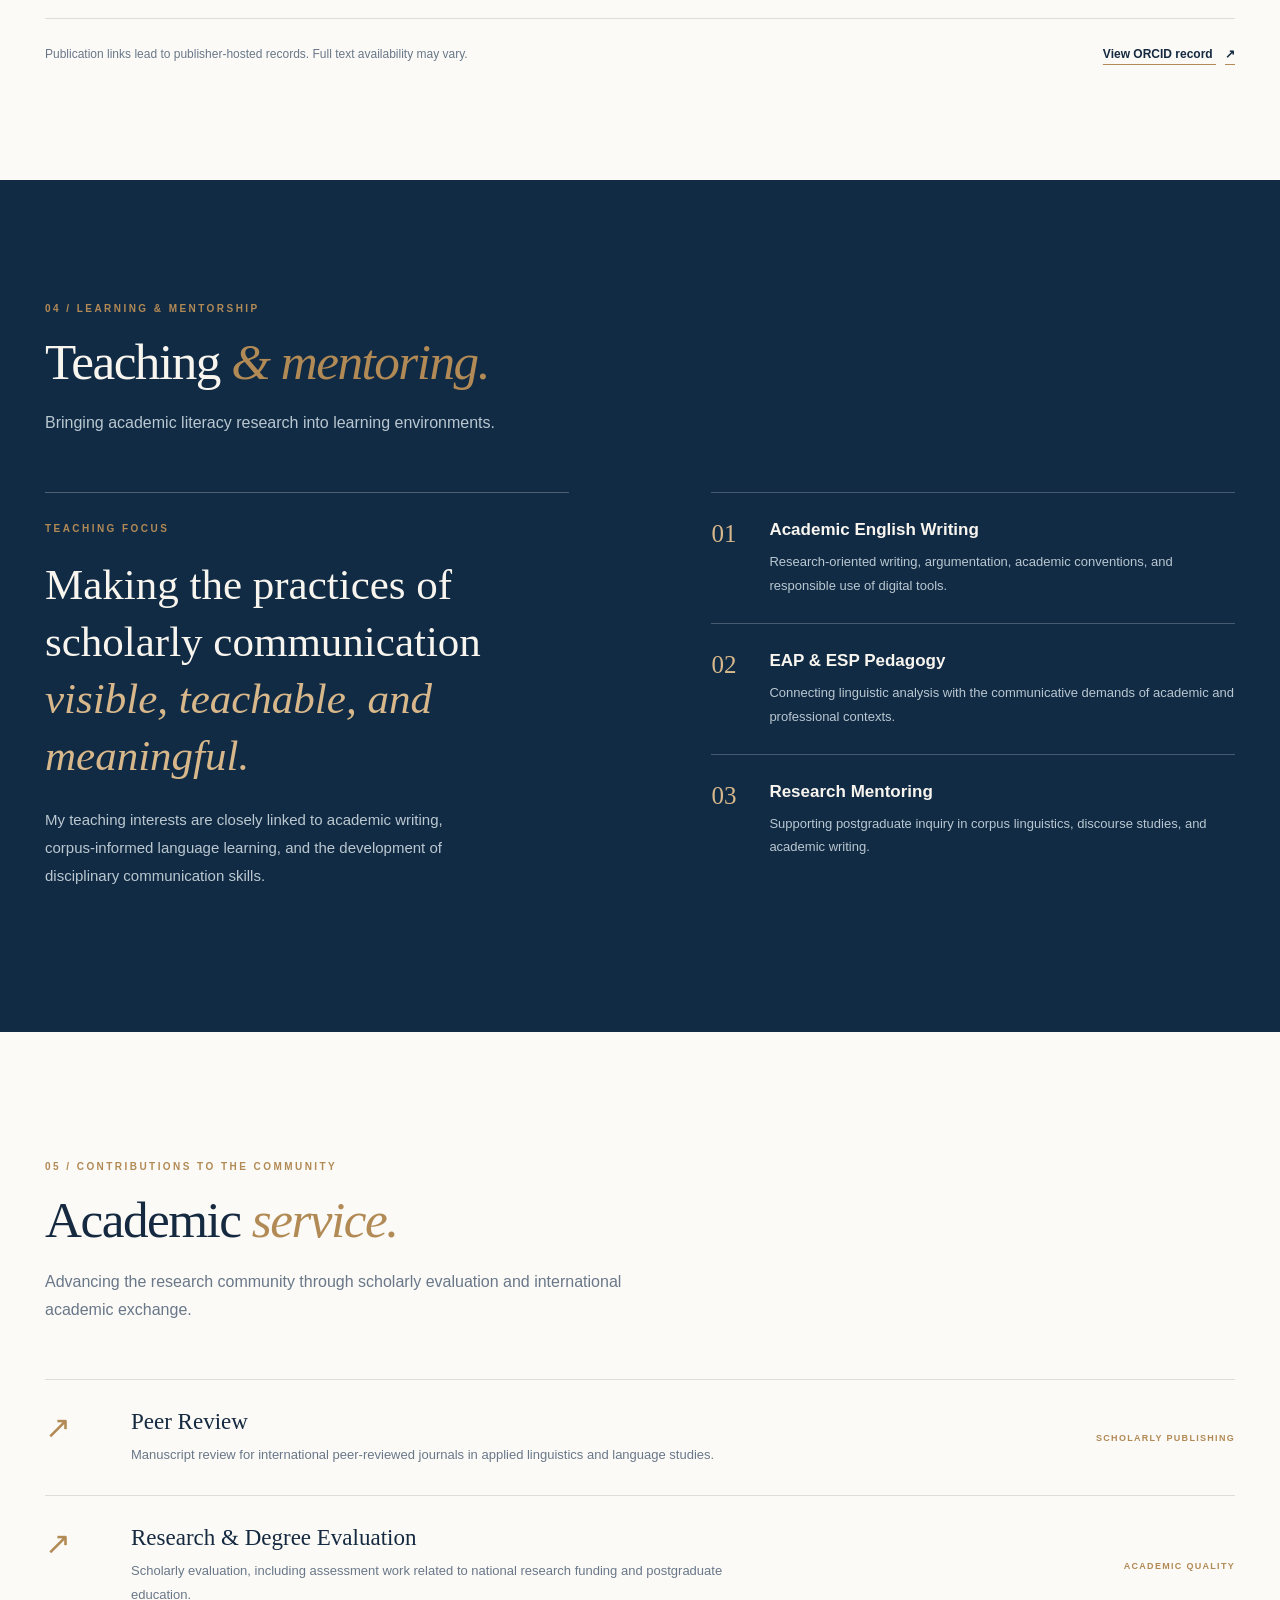
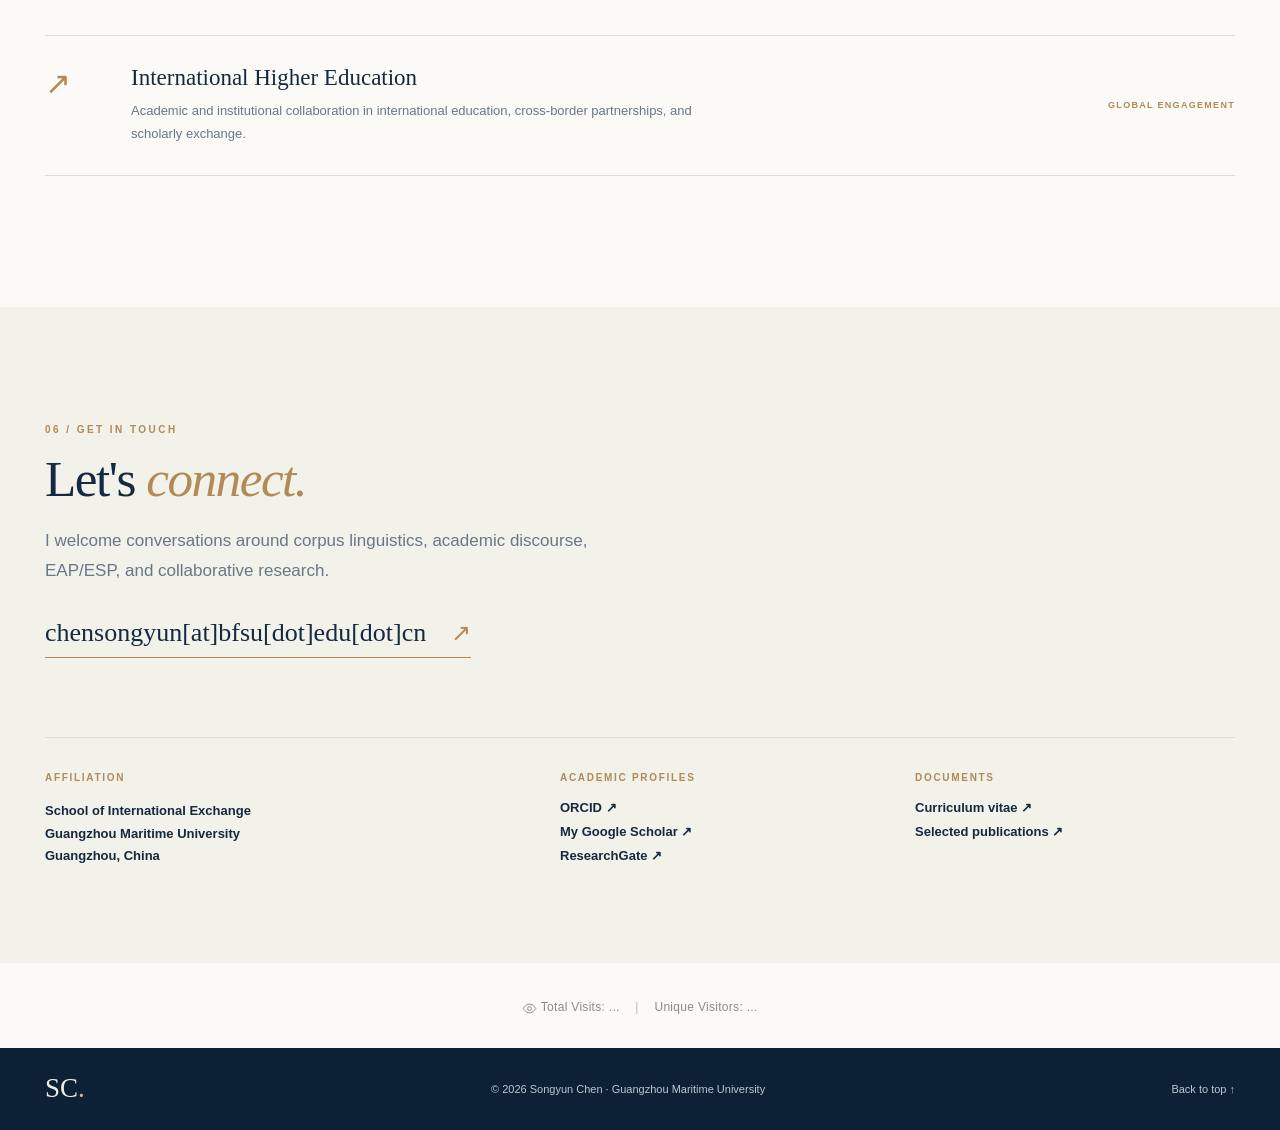
==== commit 8d48f645: "Update index.html" ====
--- a/index.html
+++ b/index.html
@@ -159,7 +159,7 @@
 
     <section class="section-shell content-section service-section" id="service" aria-labelledby="service-heading"><div class="section-heading reveal"><span class="section-index">05 / CONTRIBUTIONS TO THE COMMUNITY</span><h2 id="service-heading">Academic <em>service.</em></h2><p>Advancing the research community through scholarly evaluation and international academic exchange.</p></div><div class="service-list reveal"><div class="service-row"><span class="service-icon">↗</span><div><h3>Peer Review</h3><p>Manuscript review for international peer-reviewed journals in applied linguistics and language studies.</p></div><span class="service-label">SCHOLARLY PUBLISHING</span></div><div class="service-row"><span class="service-icon">↗</span><div><h3>Research &amp; Degree Evaluation</h3><p>Scholarly evaluation, including assessment work related to national research funding and postgraduate education.</p></div><span class="service-label">ACADEMIC QUALITY</span></div><div class="service-row"><span class="service-icon">↗</span><div><h3>International Higher Education</h3><p>Academic and institutional collaboration in international education, cross-border partnerships, and scholarly exchange.</p></div><span class="service-label">GLOBAL ENGAGEMENT</span></div></div></section>
 
-        <section class="contact-section" id="contact" aria-labelledby="contact-heading"><div class="section-shell contact-inner reveal"><span class="section-index">06 / GET IN TOUCH</span><h2 id="contact-heading">Let's <em>connect.</em></h2><p>I welcome conversations around corpus linguistics, academic discourse, EAP/ESP, and collaborative research.</p><a class="contact-email" href="mailto:chensongyun@bfsu.edu.cn">chensongyun[at]bfsu[dot]edu[dot]cn <span aria-hidden="true">↗</span></a><div class="contact-divider"></div><div class="contact-bottom"><div><span class="contact-label">AFFILIATION</span><strong>School of International Exchange<br>Guangzhou Maritime University<br>Guangzhou, China</strong></div><div><span class="contact-label">ACADEMIC PROFILES</span><a href="https://orcid.org/0000-0002-1403-7459" target="_blank" rel="noopener noreferrer">ORCID ↗</a><a href="https://www.researchgate.net/profile/Songyun-Chen" target="_blank" rel="noopener noreferrer">ResearchGate ↗</a></div><div><span class="contact-label">DOCUMENTS</span><a href="cv.html">Curriculum vitae ↗</a><a href="#publications">Selected publications ↗</a></div></div></div></section>
+        <section class="contact-section" id="contact" aria-labelledby="contact-heading"><div class="section-shell contact-inner reveal"><span class="section-index">06 / GET IN TOUCH</span><h2 id="contact-heading">Let's <em>connect.</em></h2><p>I welcome conversations around corpus linguistics, academic discourse, EAP/ESP, and collaborative research.</p><a class="contact-email" href="mailto:chensongyun@bfsu.edu.cn">chensongyun[at]bfsu[dot]edu[dot]cn <span aria-hidden="true">↗</span></a><div class="contact-divider"></div><div class="contact-bottom"><div><span class="contact-label">AFFILIATION</span><strong>School of International Exchange<br>Guangzhou Maritime University<br>Guangzhou, China</strong></div><div><span class="contact-label">ACADEMIC PROFILES</span><a href="https://orcid.org/0000-0002-1403-7459" target="_blank" rel="noopener noreferrer">ORCID ↗</a><a href="https://scholar.google.com/citations?user=sMQxxy8AAAAJ&hl=en&oi=ao" target="_blank" rel="noopener noreferrer">My Google Scholar ↗</a><a href="https://www.researchgate.net/profile/Songyun-Chen" target="_blank" rel="noopener noreferrer">ResearchGate ↗</a></div><div><span class="contact-label">DOCUMENTS</span><a href="cv.html">Curriculum vitae ↗</a><a href="#publications">Selected publications ↗</a></div></div></div></section>
   <!-- Website Visitor Statistics -->
 <div class="visitor-stats">
   <span>
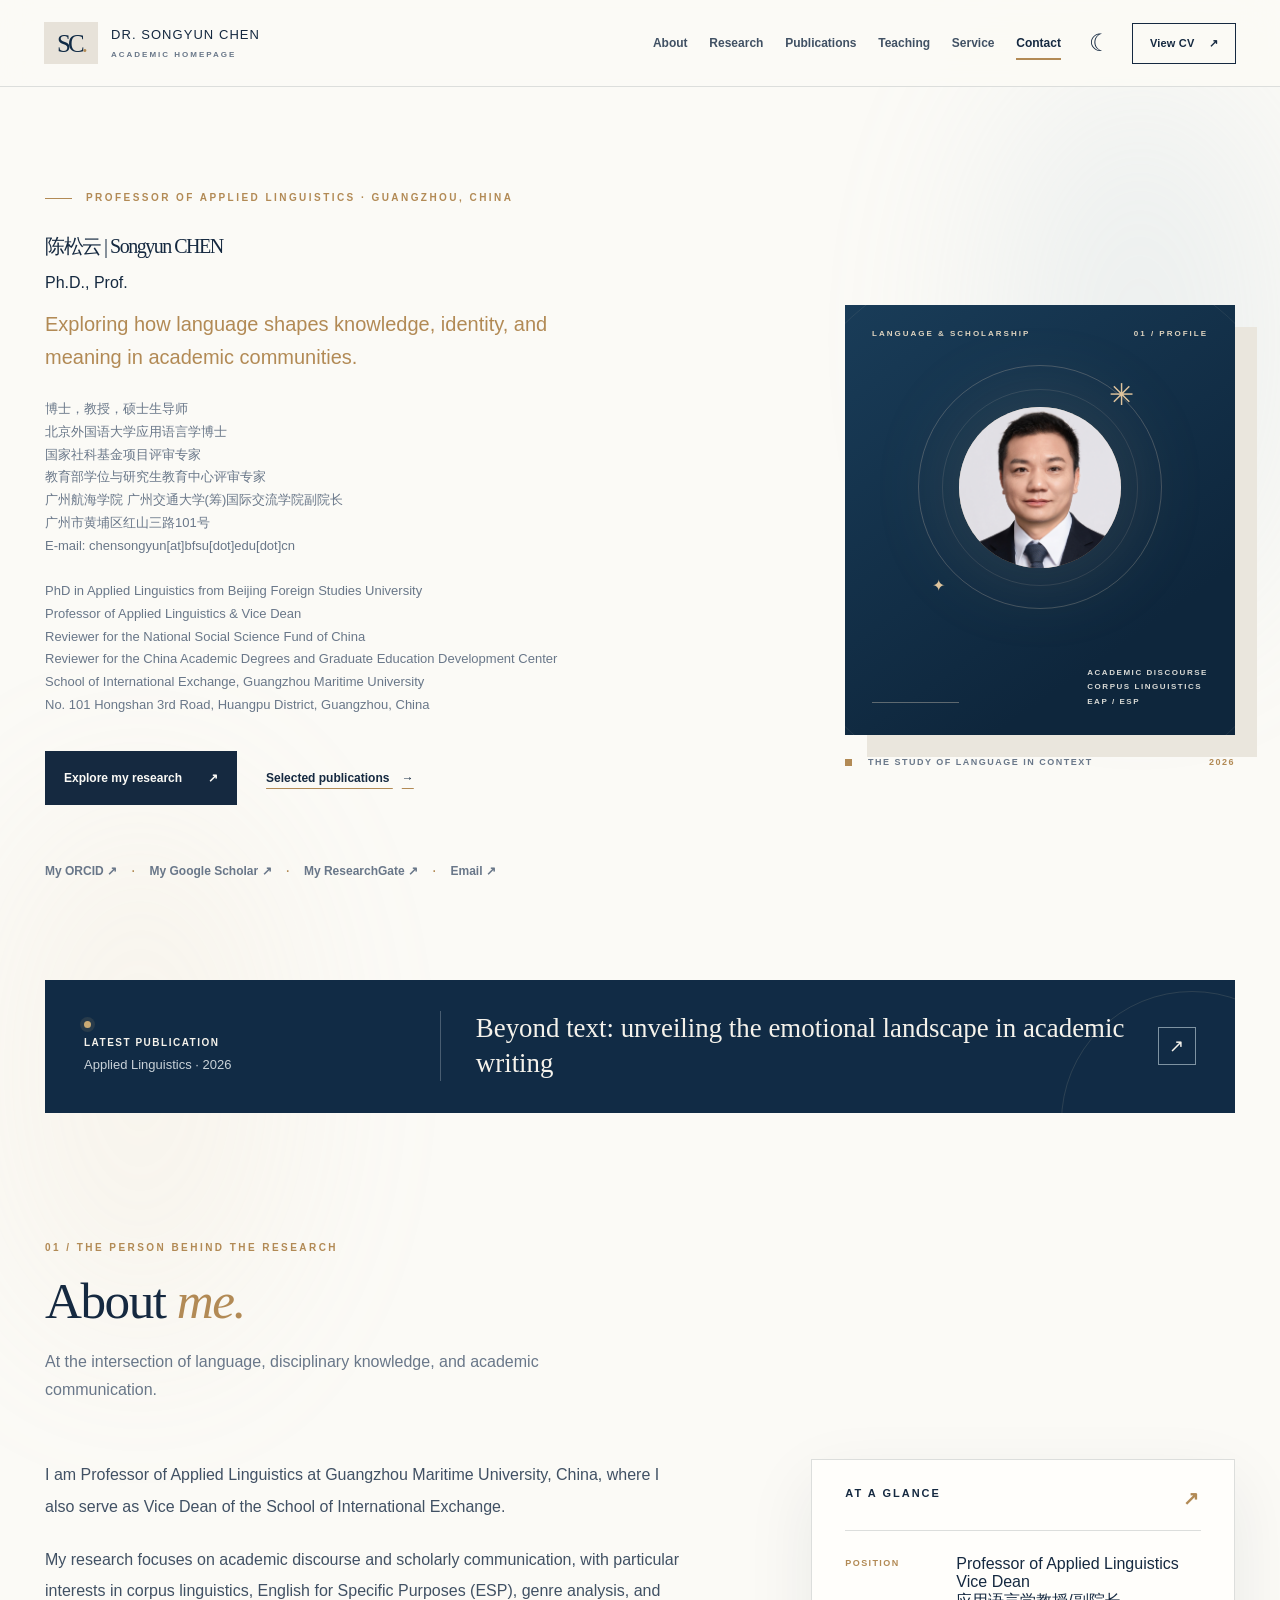
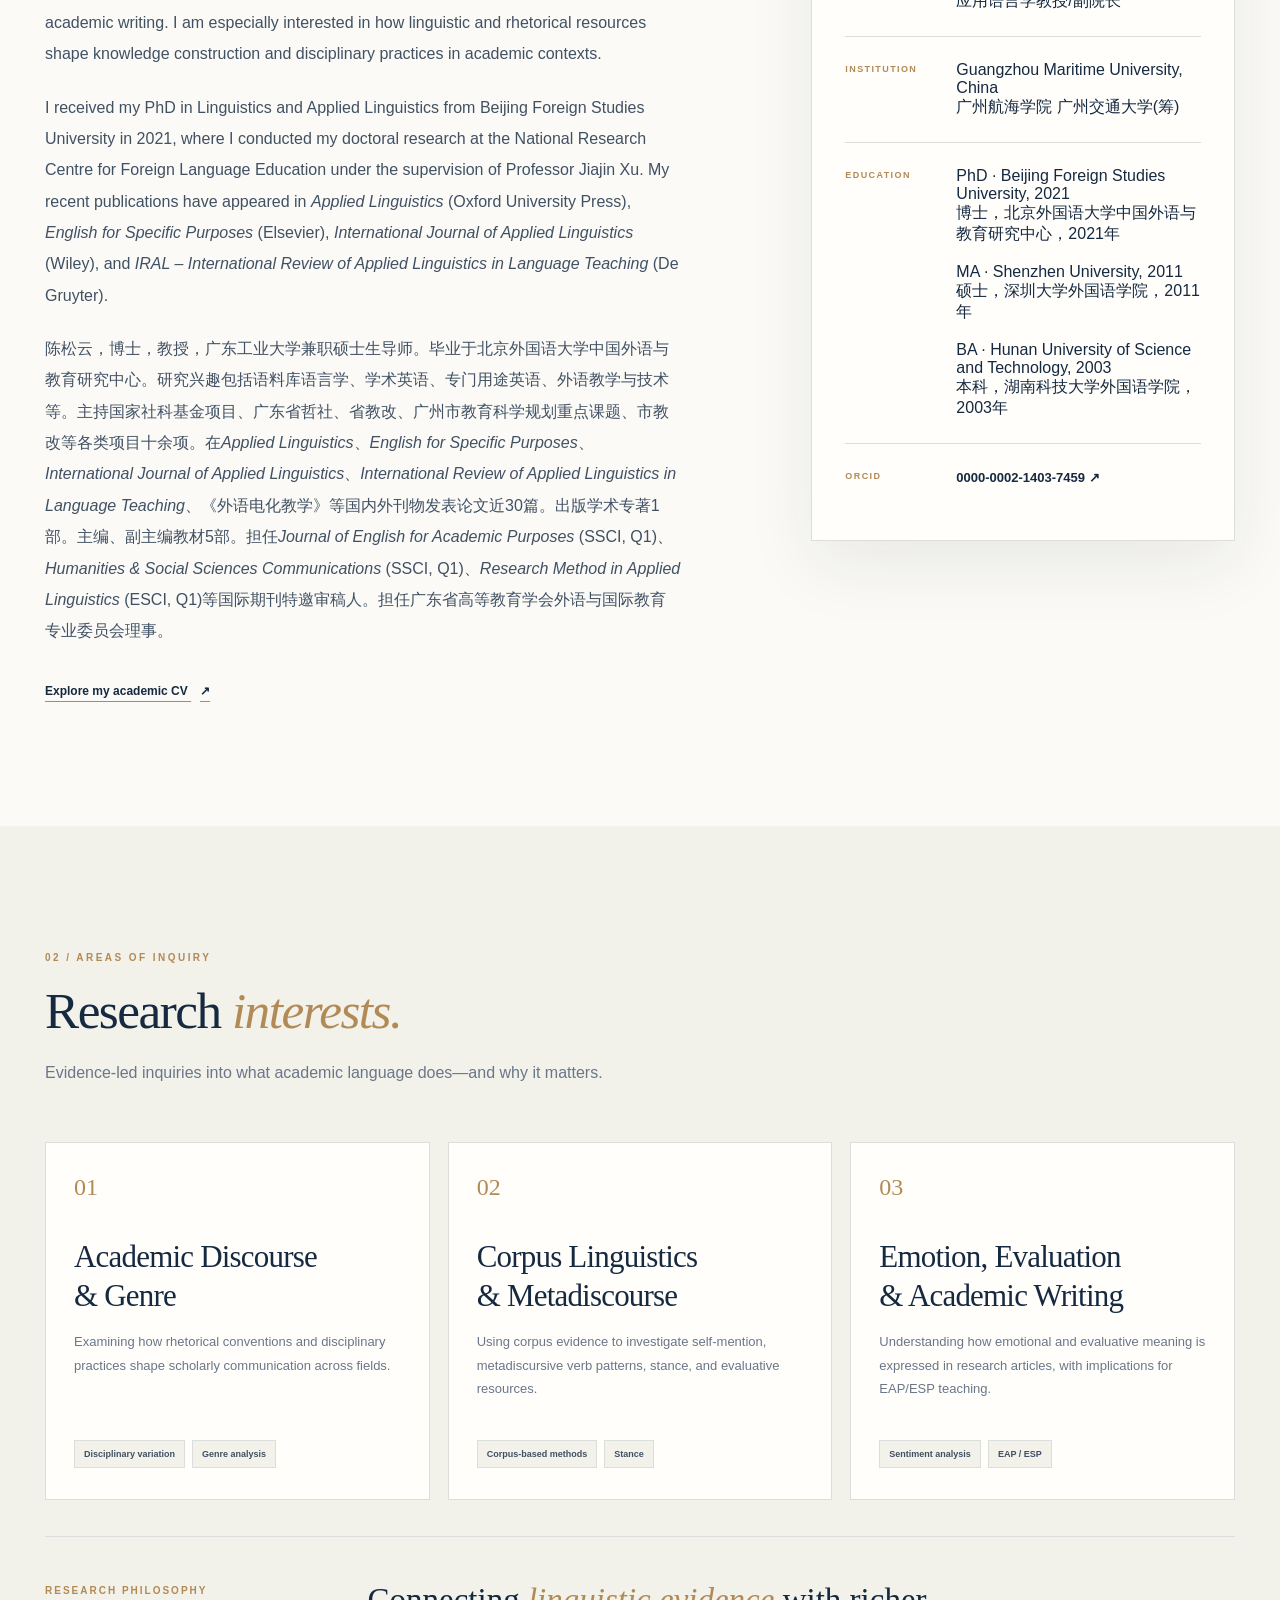
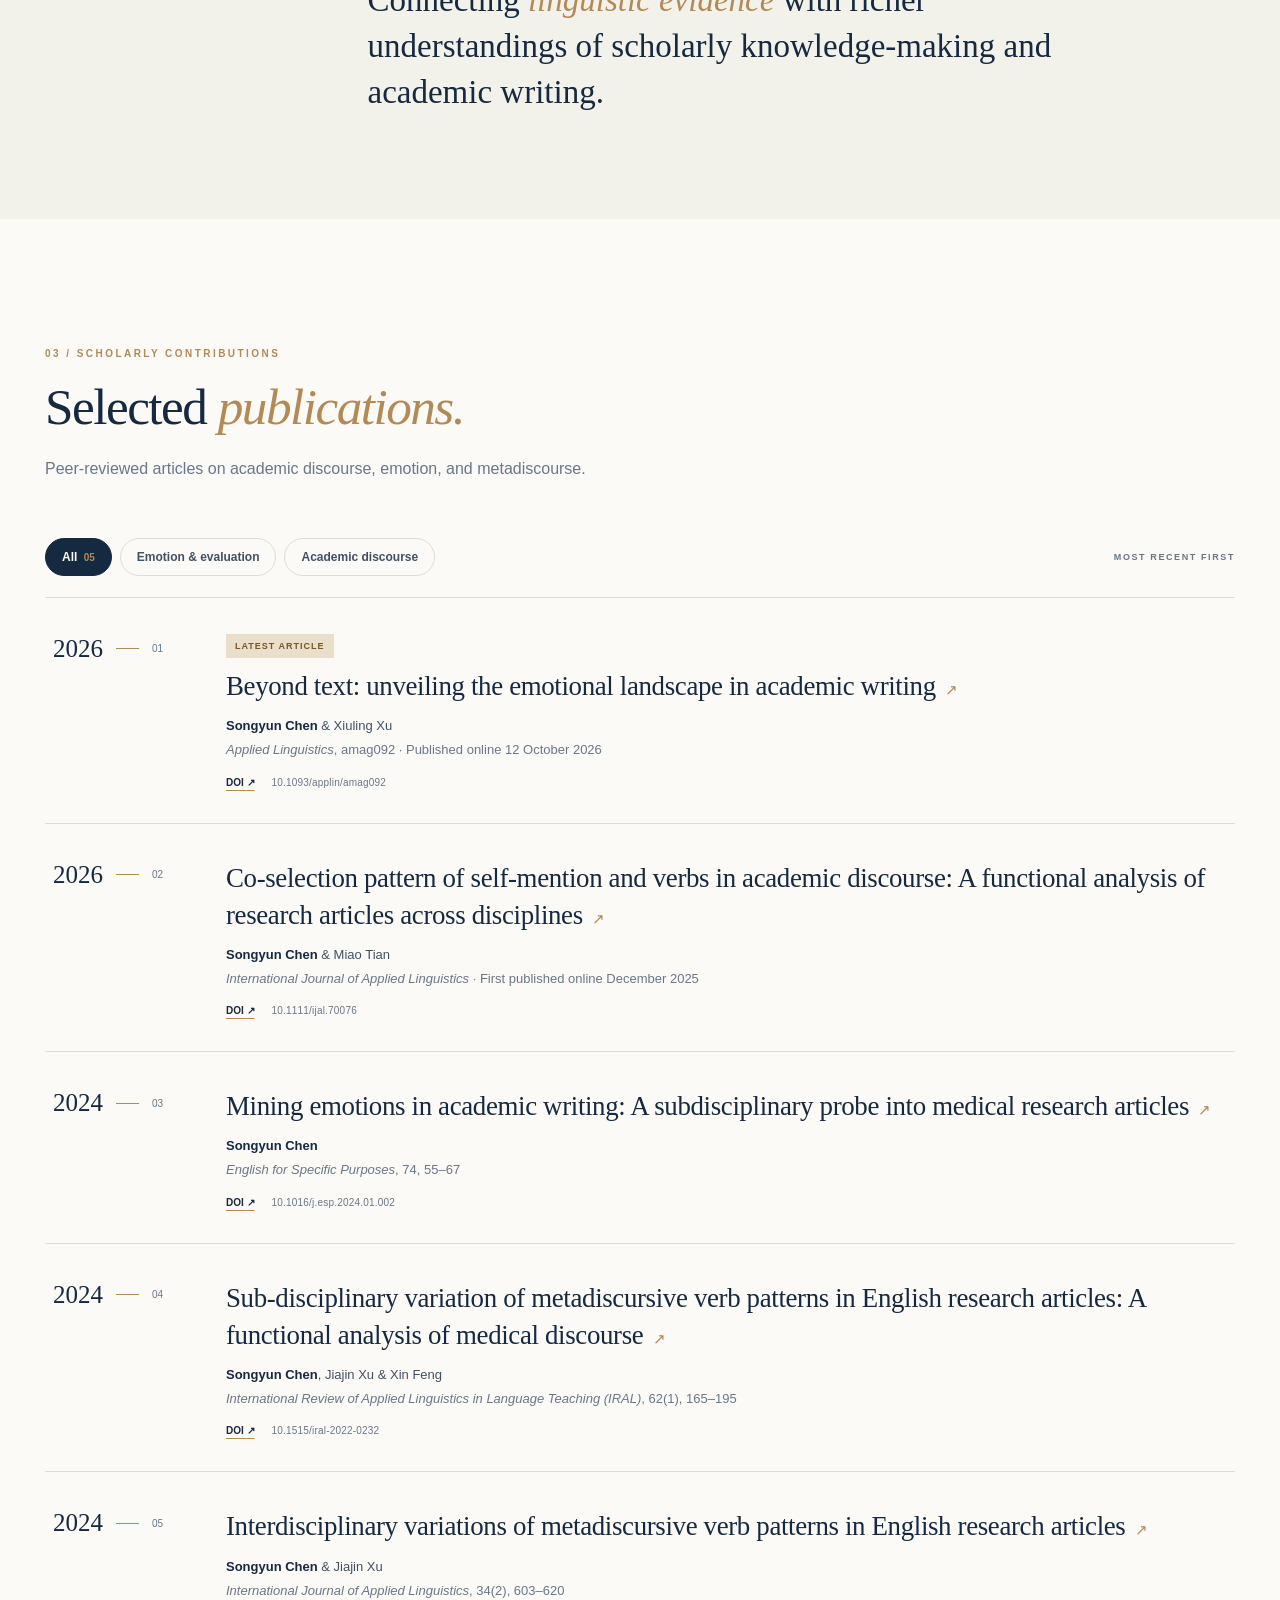
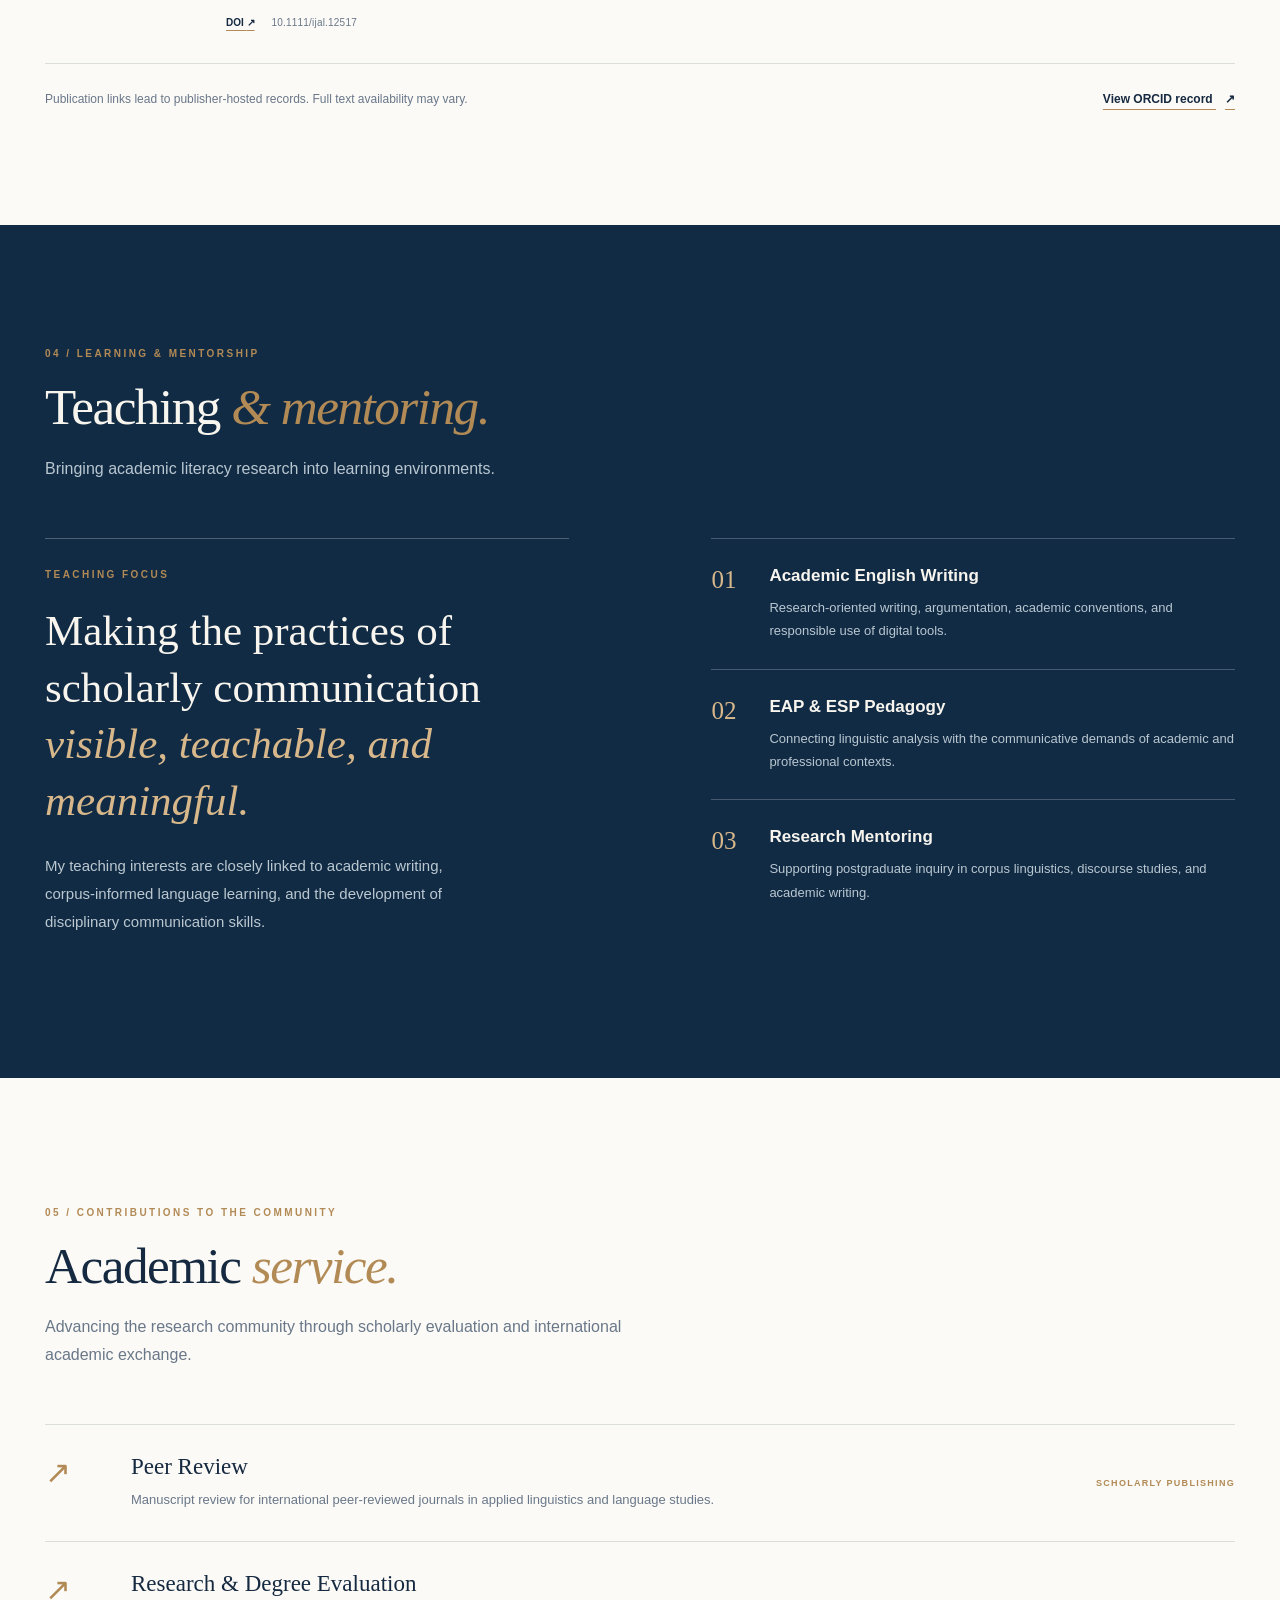
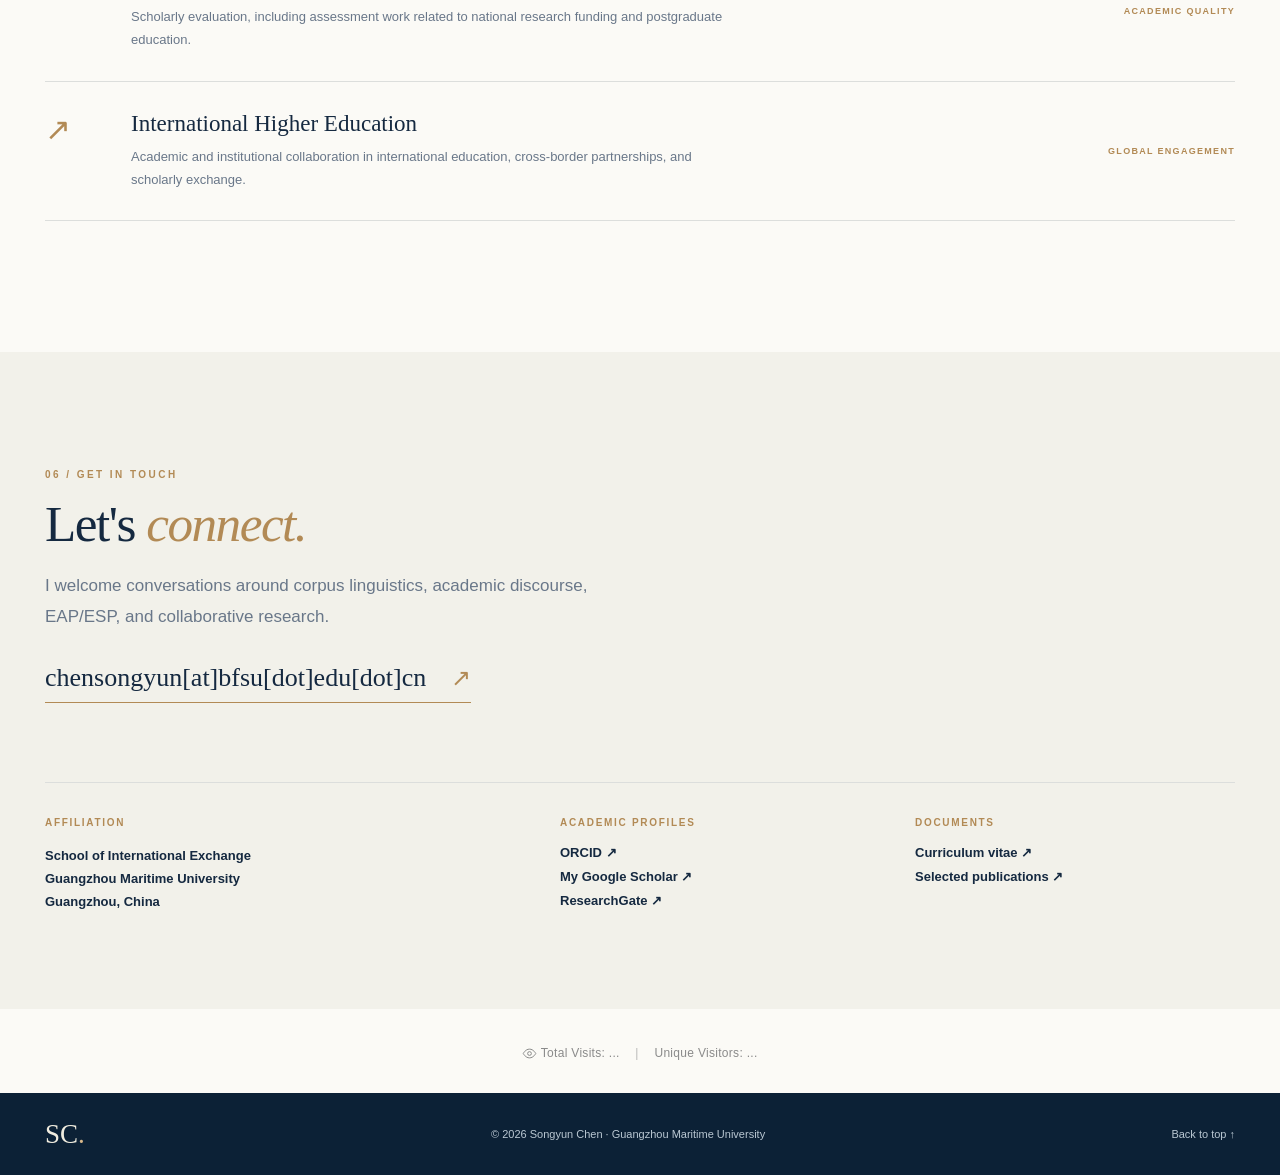
==== commit e742f0e9: "Update index.html" ====
--- a/index.html
+++ b/index.html
@@ -63,9 +63,9 @@
         <h1 id="hero-name">陈松云 | Songyun CHEN</h1>
         <p class="hero-title">Ph.D., Prof.</p>
         <p class="hero-intro">Exploring how language shapes knowledge, identity, and meaning in academic communities.</p>
-        <p class="hero-affiliation">博士，教授，硕士生导师<br>国家社科基金项目评审专家<br>教育部学位与研究生教育中心评审专家<br>广州航海学院 广州交通大学(筹)国际交流学院副院长<br>广州市黄埔区红山三路101号<br>E-mail: chensongyun[at]bfsu[dot]edu[dot]cn
+        <p class="hero-affiliation">博士，教授，硕士生导师<br>北京外国语大学应用语言学博士<br>国家社科基金项目评审专家<br>教育部学位与研究生教育中心评审专家<br>广州航海学院 广州交通大学(筹)国际交流学院副院长<br>广州市黄埔区红山三路101号<br>E-mail: chensongyun[at]bfsu[dot]edu[dot]cn
           <br>
-          <br>Professor of Applied Linguistics &amp; Vice Dean<br>Reviewer for the National Social Science Fund of China
+          <br>PhD in Applied Linguistics from Beijing Foreign Studies University<br>Professor of Applied Linguistics &amp; Vice Dean<br>Reviewer for the National Social Science Fund of China
           <br>Reviewer for the China Academic Degrees and Graduate Education Development Center<br>School of International Exchange, Guangzhou Maritime University<br>No. 101 Hongshan 3rd Road, Huangpu District, Guangzhou, China</p>
         <div class="hero-ctas">
           <a class="button button-dark" href="#research">Explore my research <span aria-hidden="true">↗</span></a>
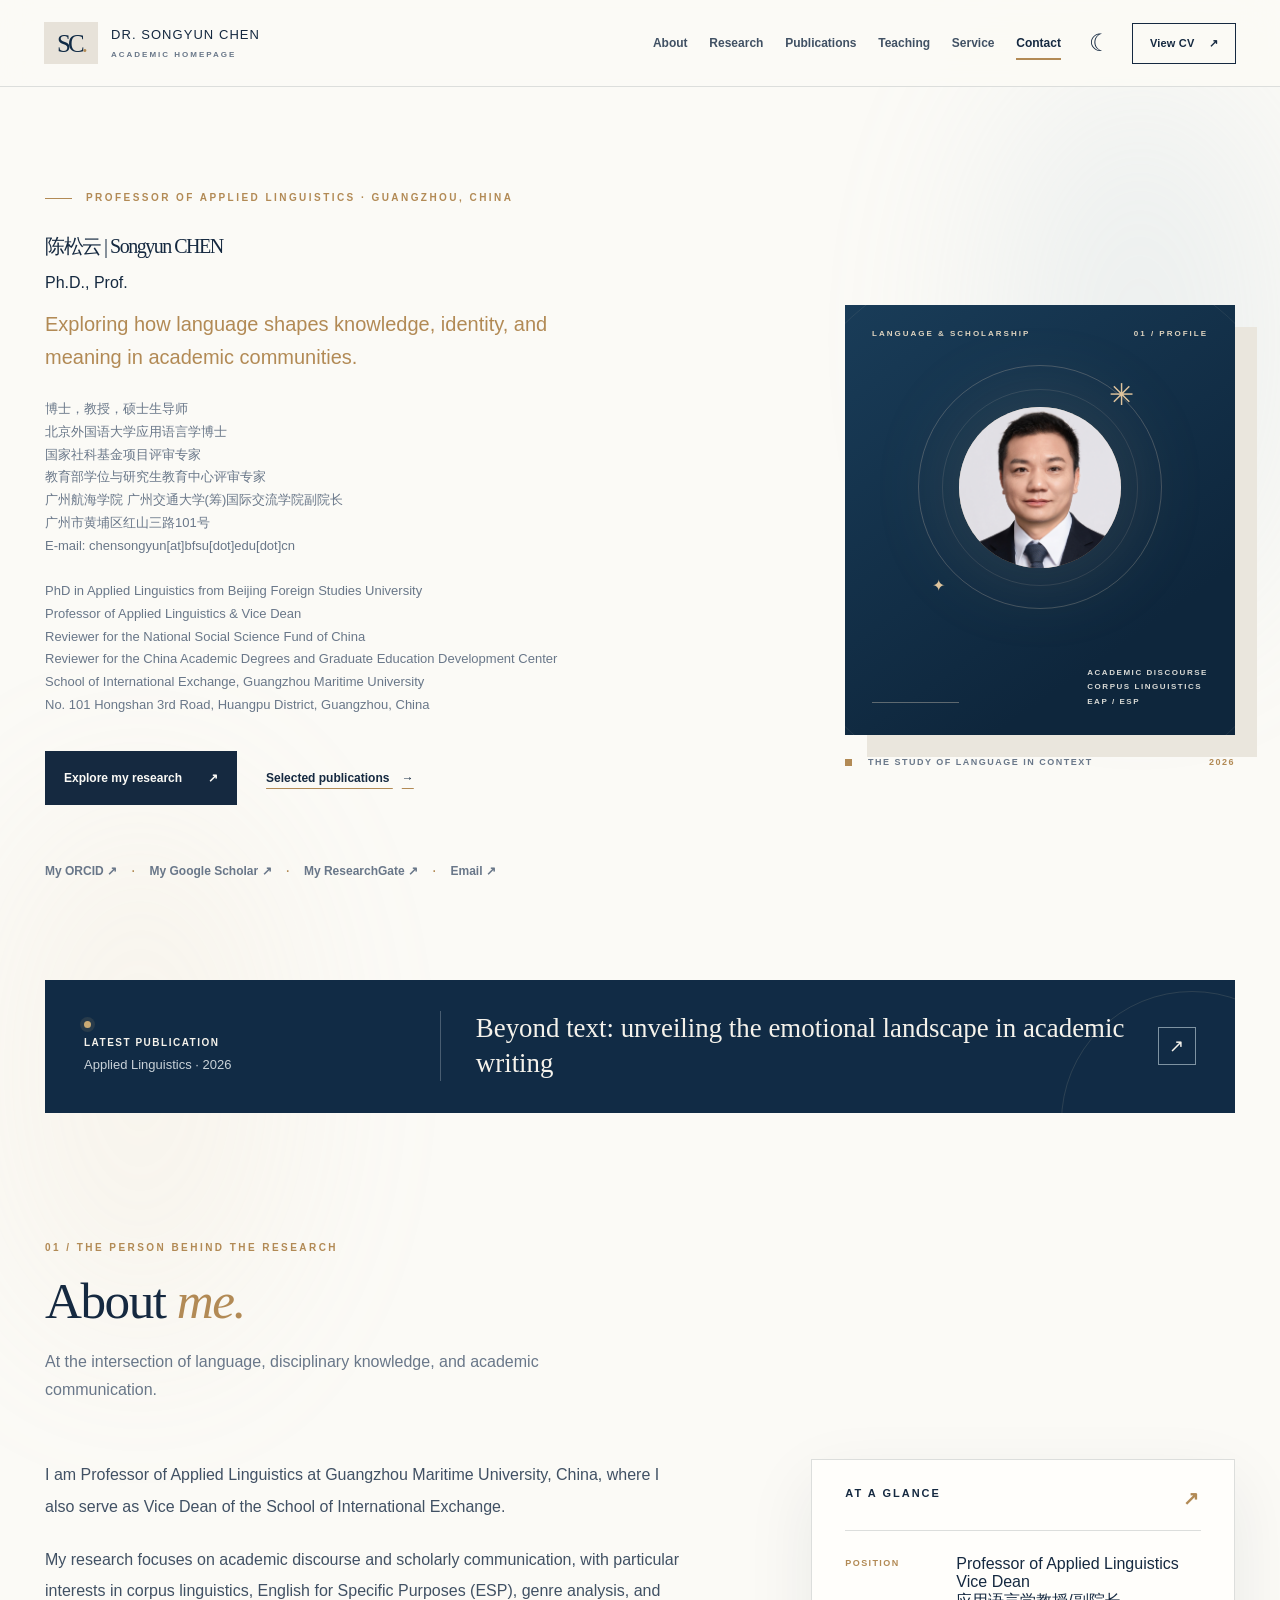
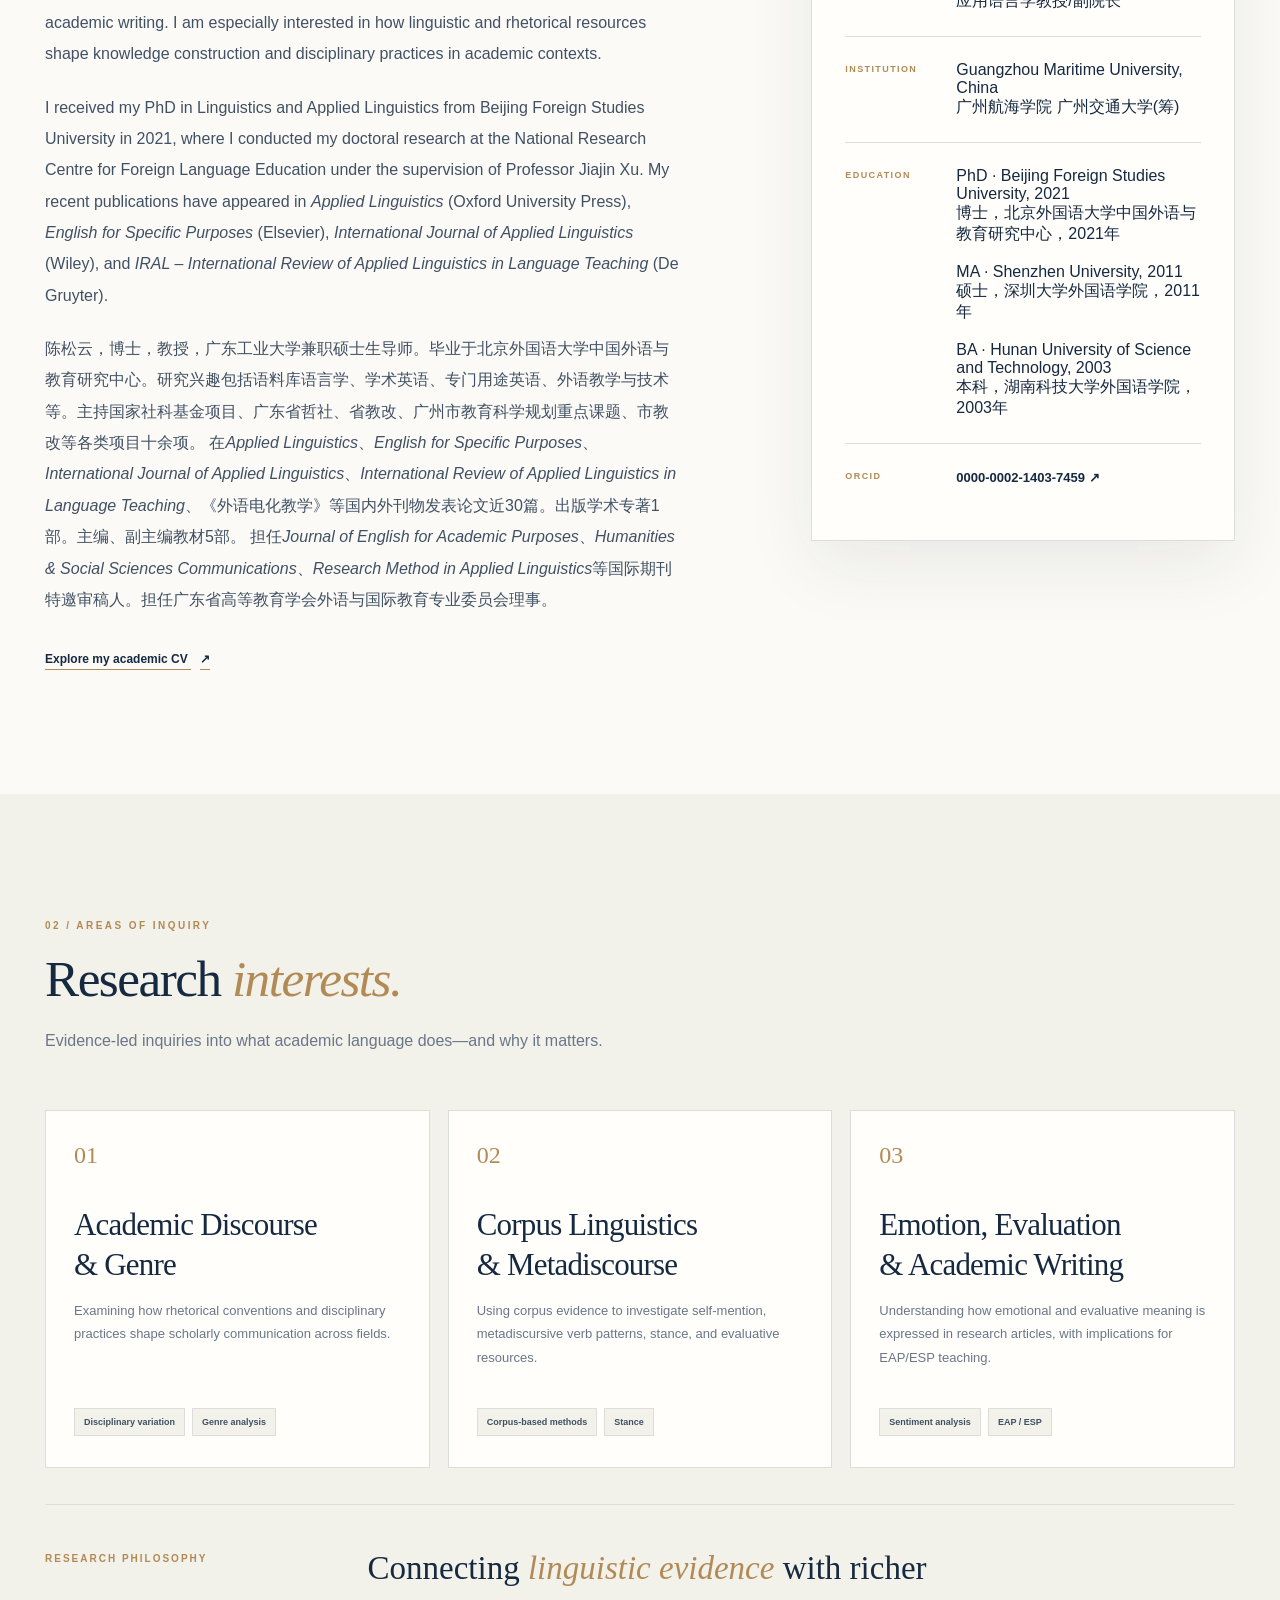
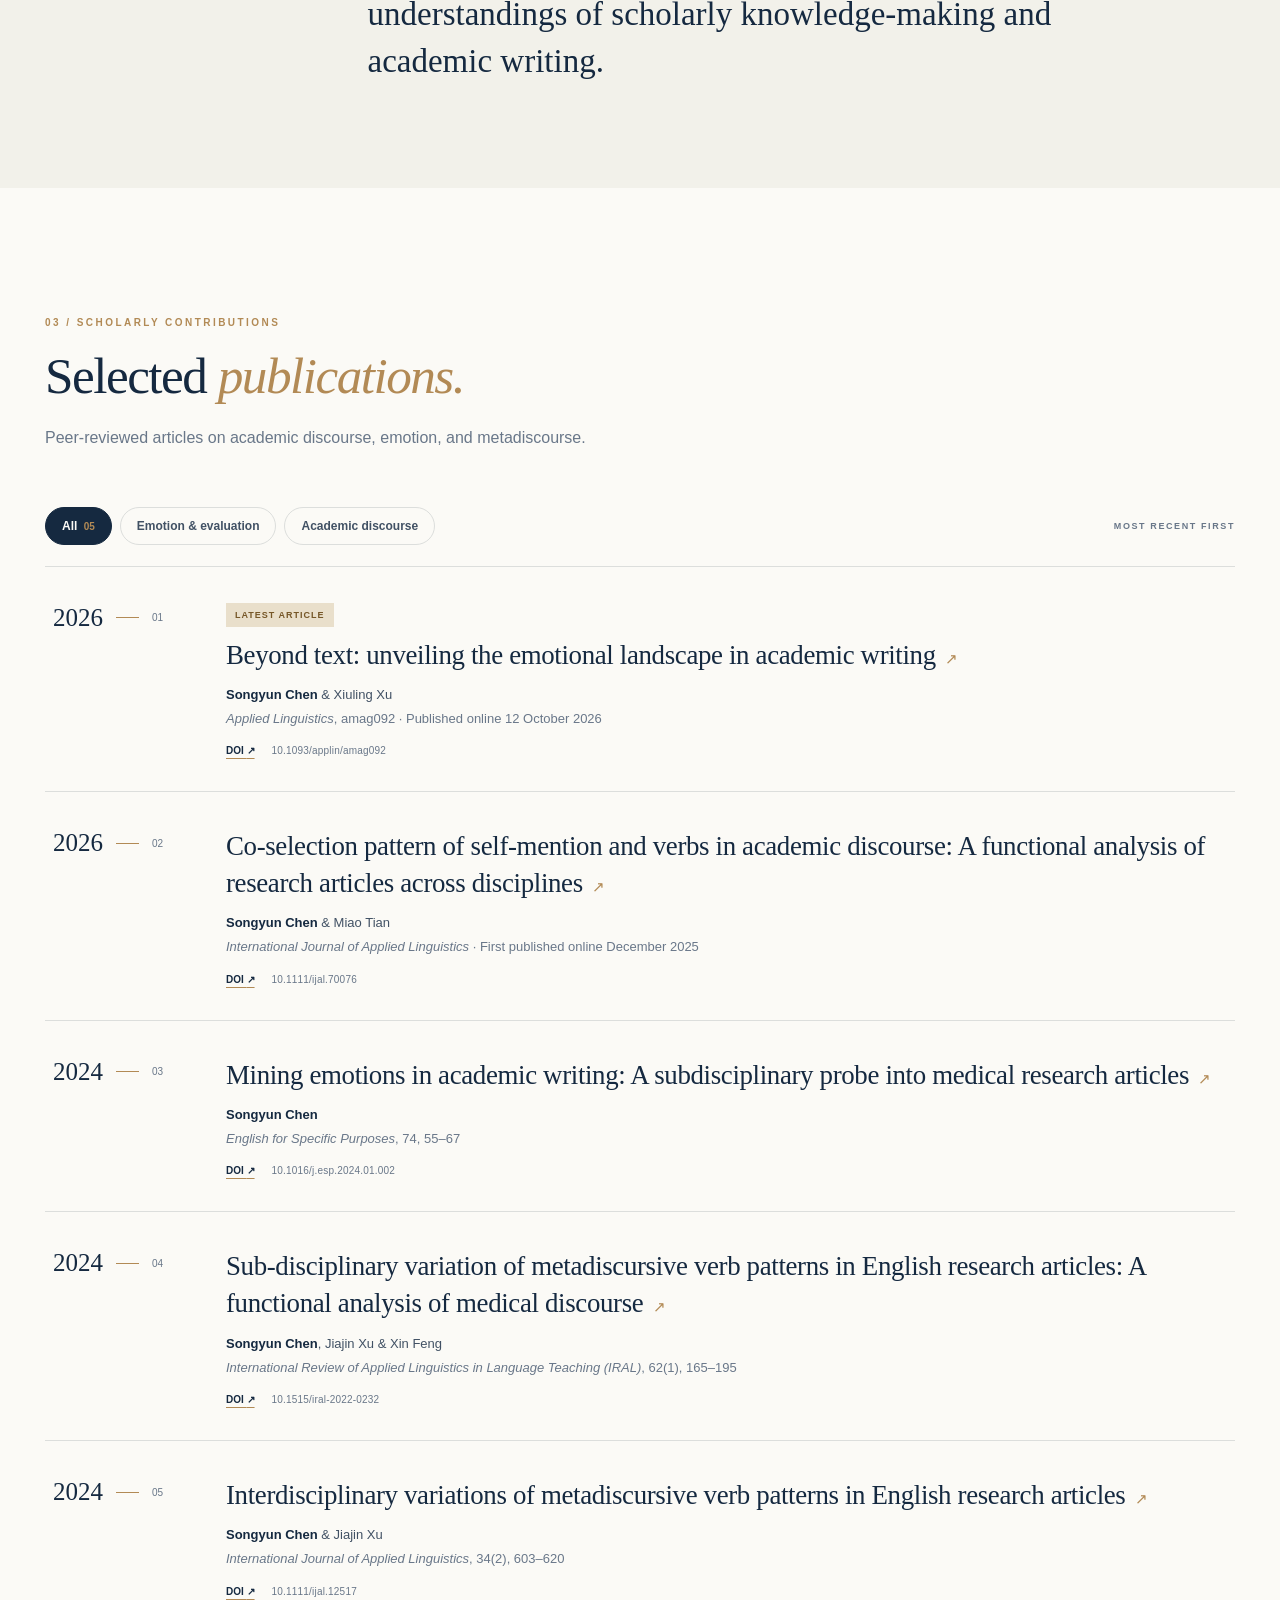
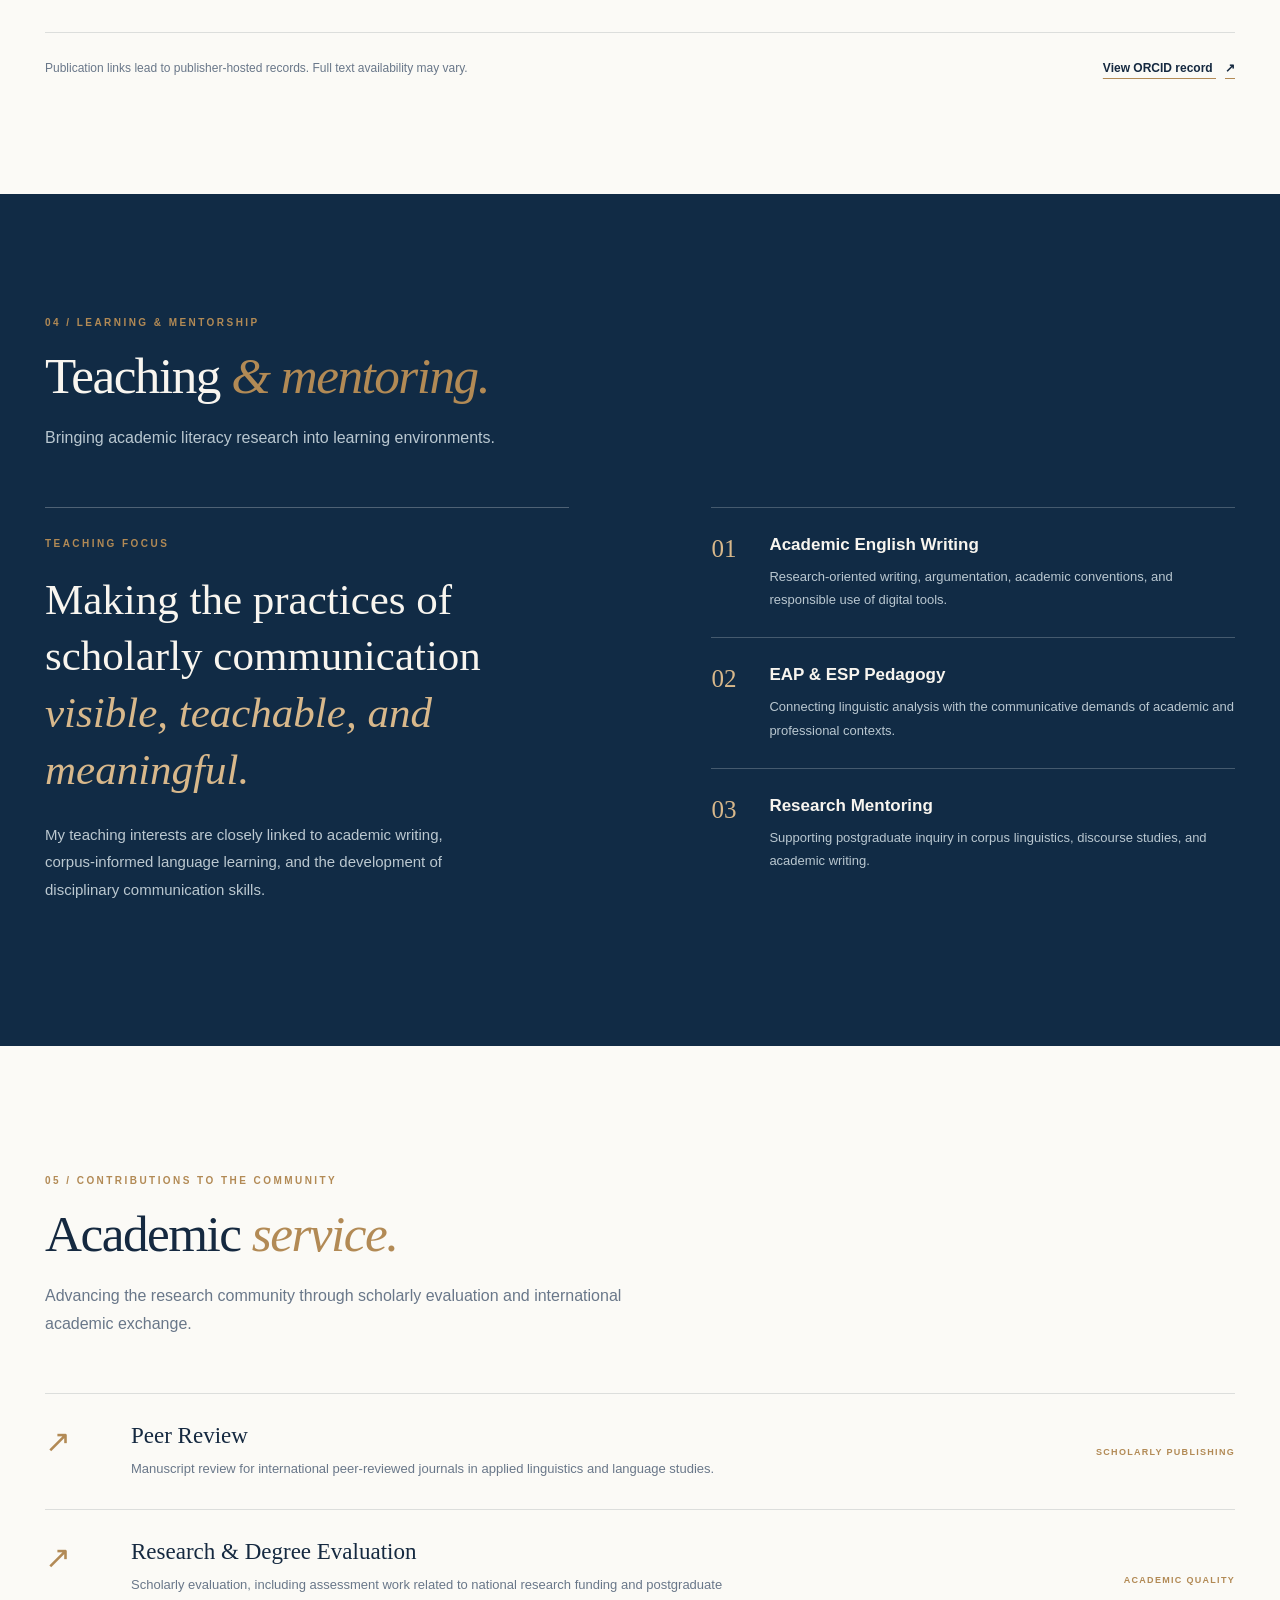
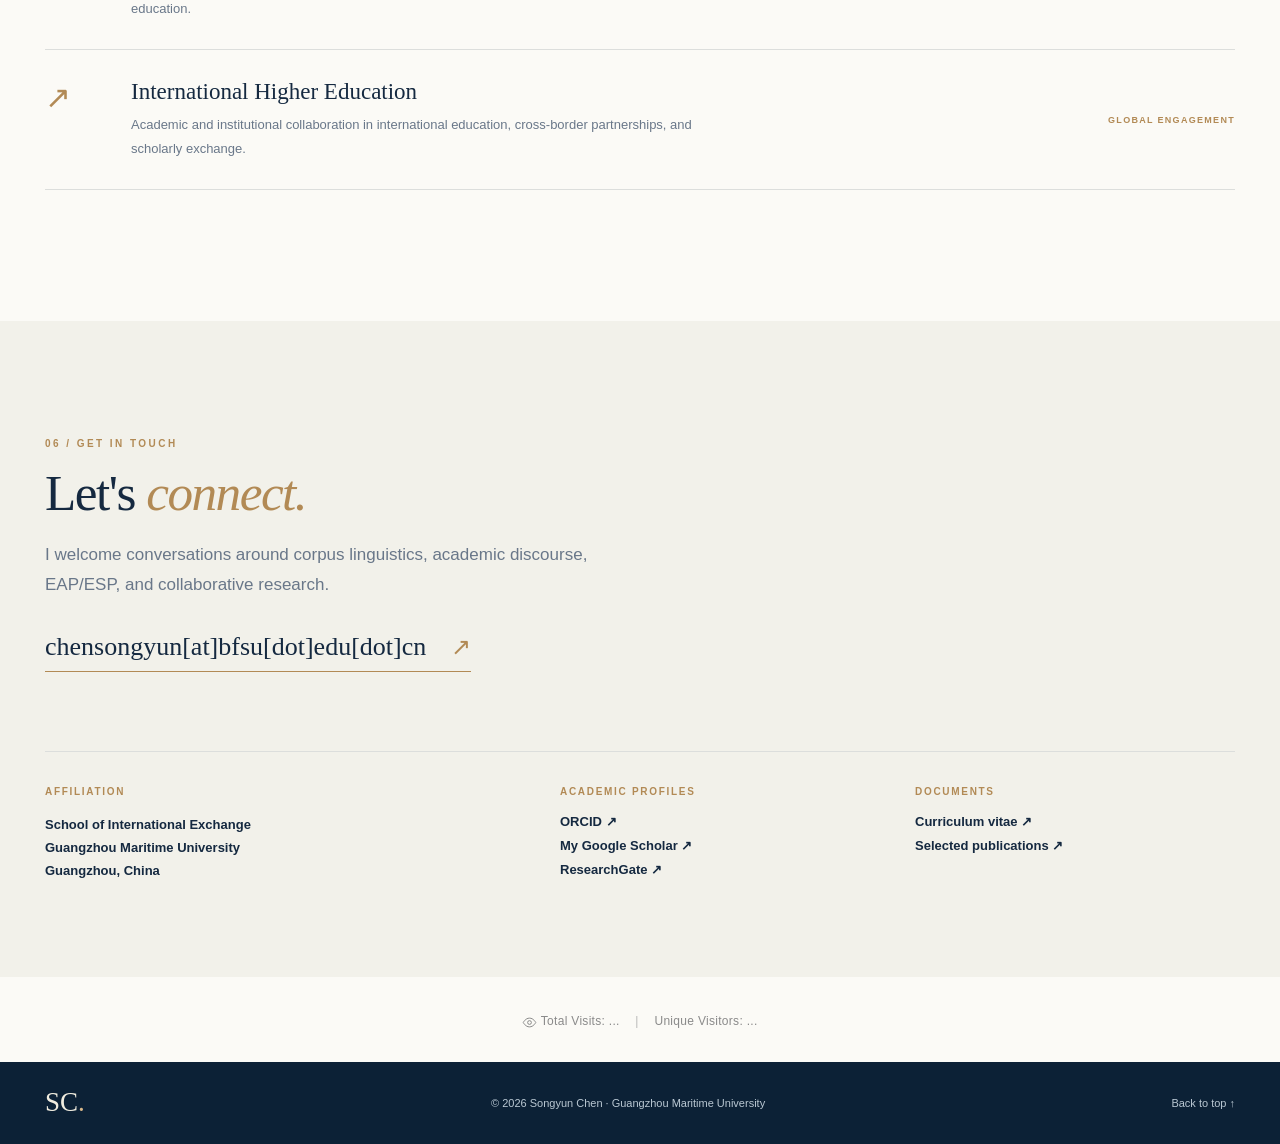
==== commit 45d475fe: "Update index.html" ====
--- a/index.html
+++ b/index.html
@@ -107,8 +107,11 @@
         <div class="about-essay reveal">
           <p>I am Professor of Applied Linguistics at Guangzhou Maritime University, China, where I also serve as Vice Dean of the School of International Exchange.</p>
           <p>My research focuses on academic discourse and scholarly communication, with particular interests in corpus linguistics, English for Specific Purposes (ESP), genre analysis, and academic writing. I am especially interested in how linguistic and rhetorical resources shape knowledge construction and disciplinary practices in academic contexts.</p>
-          <p>I received my PhD in Linguistics and Applied Linguistics from Beijing Foreign Studies University in 2021, where I conducted my doctoral research at the National Research Centre for Foreign Language Education under the supervision of Professor Jiajin Xu. My recent publications have appeared in <em>Applied Linguistics</em> (Oxford University Press), <em>English for Specific Purposes</em> (Elsevier), <em>International Journal of Applied Linguistics</em> (Wiley), and <em>IRAL – International Review of Applied Linguistics in Language Teaching</em> (De Gruyter).</p>
-          <p>陈松云，博士，教授，广东工业大学兼职硕士生导师。毕业于北京外国语大学中国外语与教育研究中心。研究兴趣包括语料库语言学、学术英语、专门用途英语、外语教学与技术等。主持国家社科基金项目、广东省哲社、省教改、广州市教育科学规划重点课题、市教改等各类项目十余项。在<em>Applied Linguistics</em>、<em>English for Specific Purposes</em>、<em>International Journal of Applied Linguistics</em>、<em>International Review of Applied Linguistics in Language Teaching</em>、《外语电化教学》等国内外刊物发表论文近30篇。出版学术专著1部。主编、副主编教材5部。担任<em>Journal of English for Academic Purposes</em> (SSCI, Q1)、<em>Humanities & Social Sciences Communications</em> (SSCI, Q1)、<em>Research Method in Applied Linguistics</em> (ESCI, Q1)等国际期刊特邀审稿人。担任广东省高等教育学会外语与国际教育专业委员会理事。</p>
+          <p>I received my PhD in Linguistics and Applied Linguistics from Beijing Foreign Studies University in 2021, where I conducted my doctoral research at the National Research Centre for Foreign Language Education under the supervision of Professor Jiajin Xu. 
+            My recent publications have appeared in <em>Applied Linguistics</em> (Oxford University Press), <em>English for Specific Purposes</em> (Elsevier), <em>International Journal of Applied Linguistics</em> (Wiley), and <em>IRAL – International Review of Applied Linguistics in Language Teaching</em> (De Gruyter).</p>
+          <p>陈松云，博士，教授，广东工业大学兼职硕士生导师。毕业于北京外国语大学中国外语与教育研究中心。研究兴趣包括语料库语言学、学术英语、专门用途英语、外语教学与技术等。主持国家社科基金项目、广东省哲社、省教改、广州市教育科学规划重点课题、市教改等各类项目十余项。
+            在<em>Applied Linguistics</em>、<em>English for Specific Purposes</em>、<em>International Journal of Applied Linguistics</em>、<em>International Review of Applied Linguistics in Language Teaching</em>、《外语电化教学》等国内外刊物发表论文近30篇。出版学术专著1部。主编、副主编教材5部。
+            担任<em>Journal of English for Academic Purposes</em>、<em>Humanities & Social Sciences Communications</em>、<em>Research Method in Applied Linguistics</em>等国际期刊特邀审稿人。担任广东省高等教育学会外语与国际教育专业委员会理事。</p>
           <a class="text-link strong-link" href="cv.html">Explore my academic CV <span aria-hidden="true">↗</span></a>
         </div>
         <aside class="profile-facts reveal delay-one" aria-label="Academic profile at a glance">
